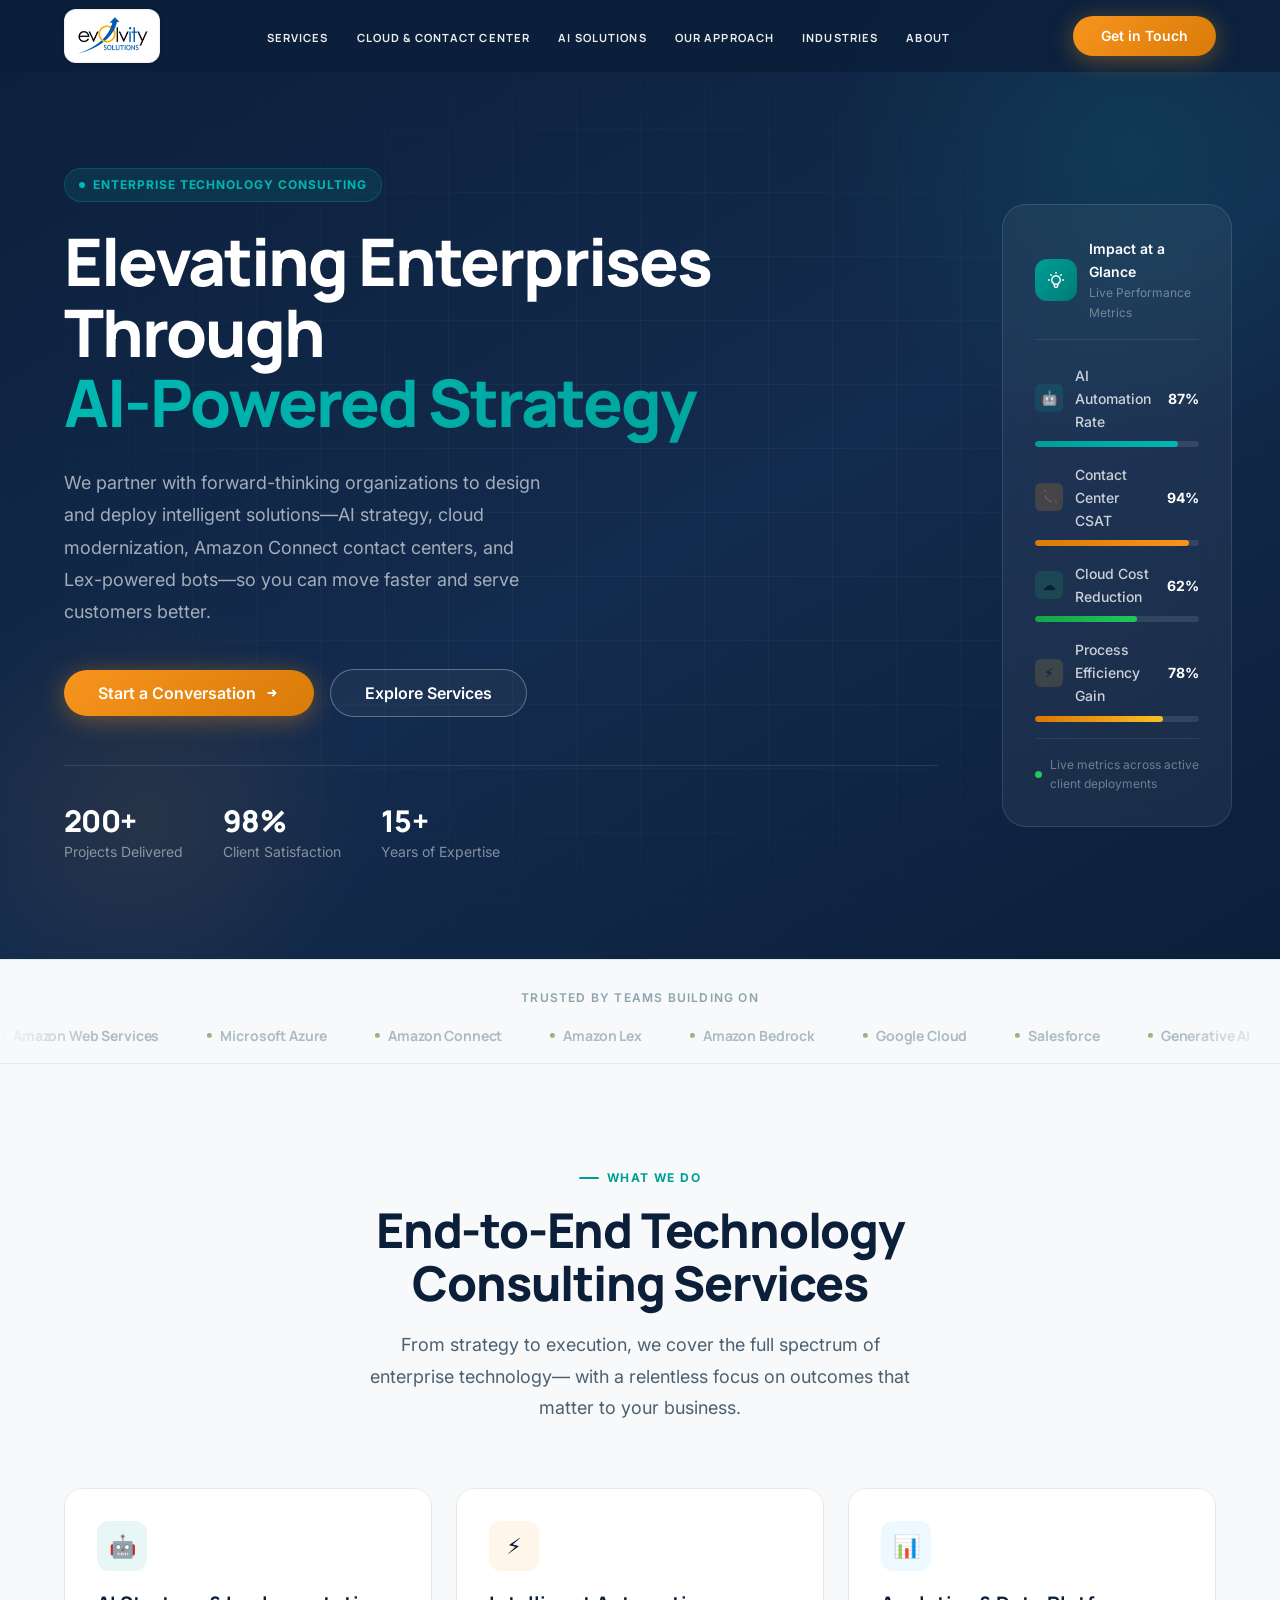
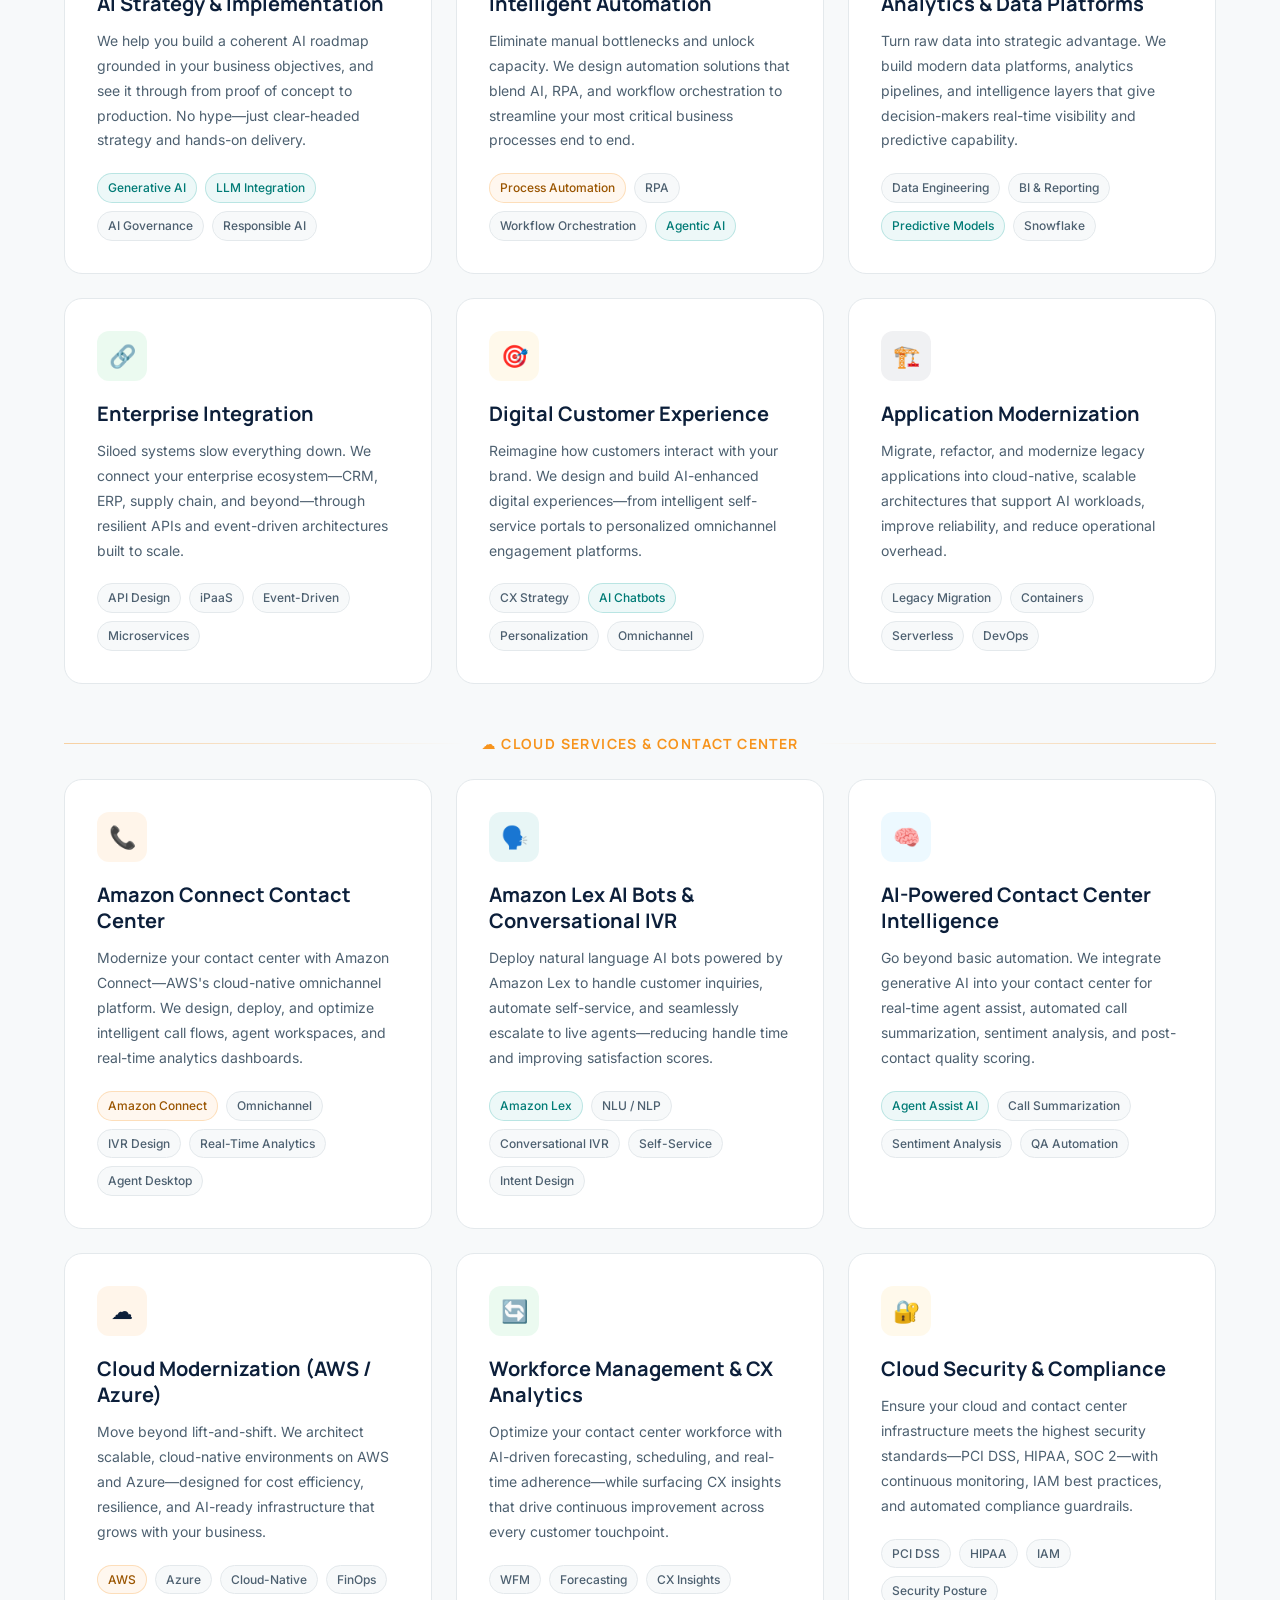
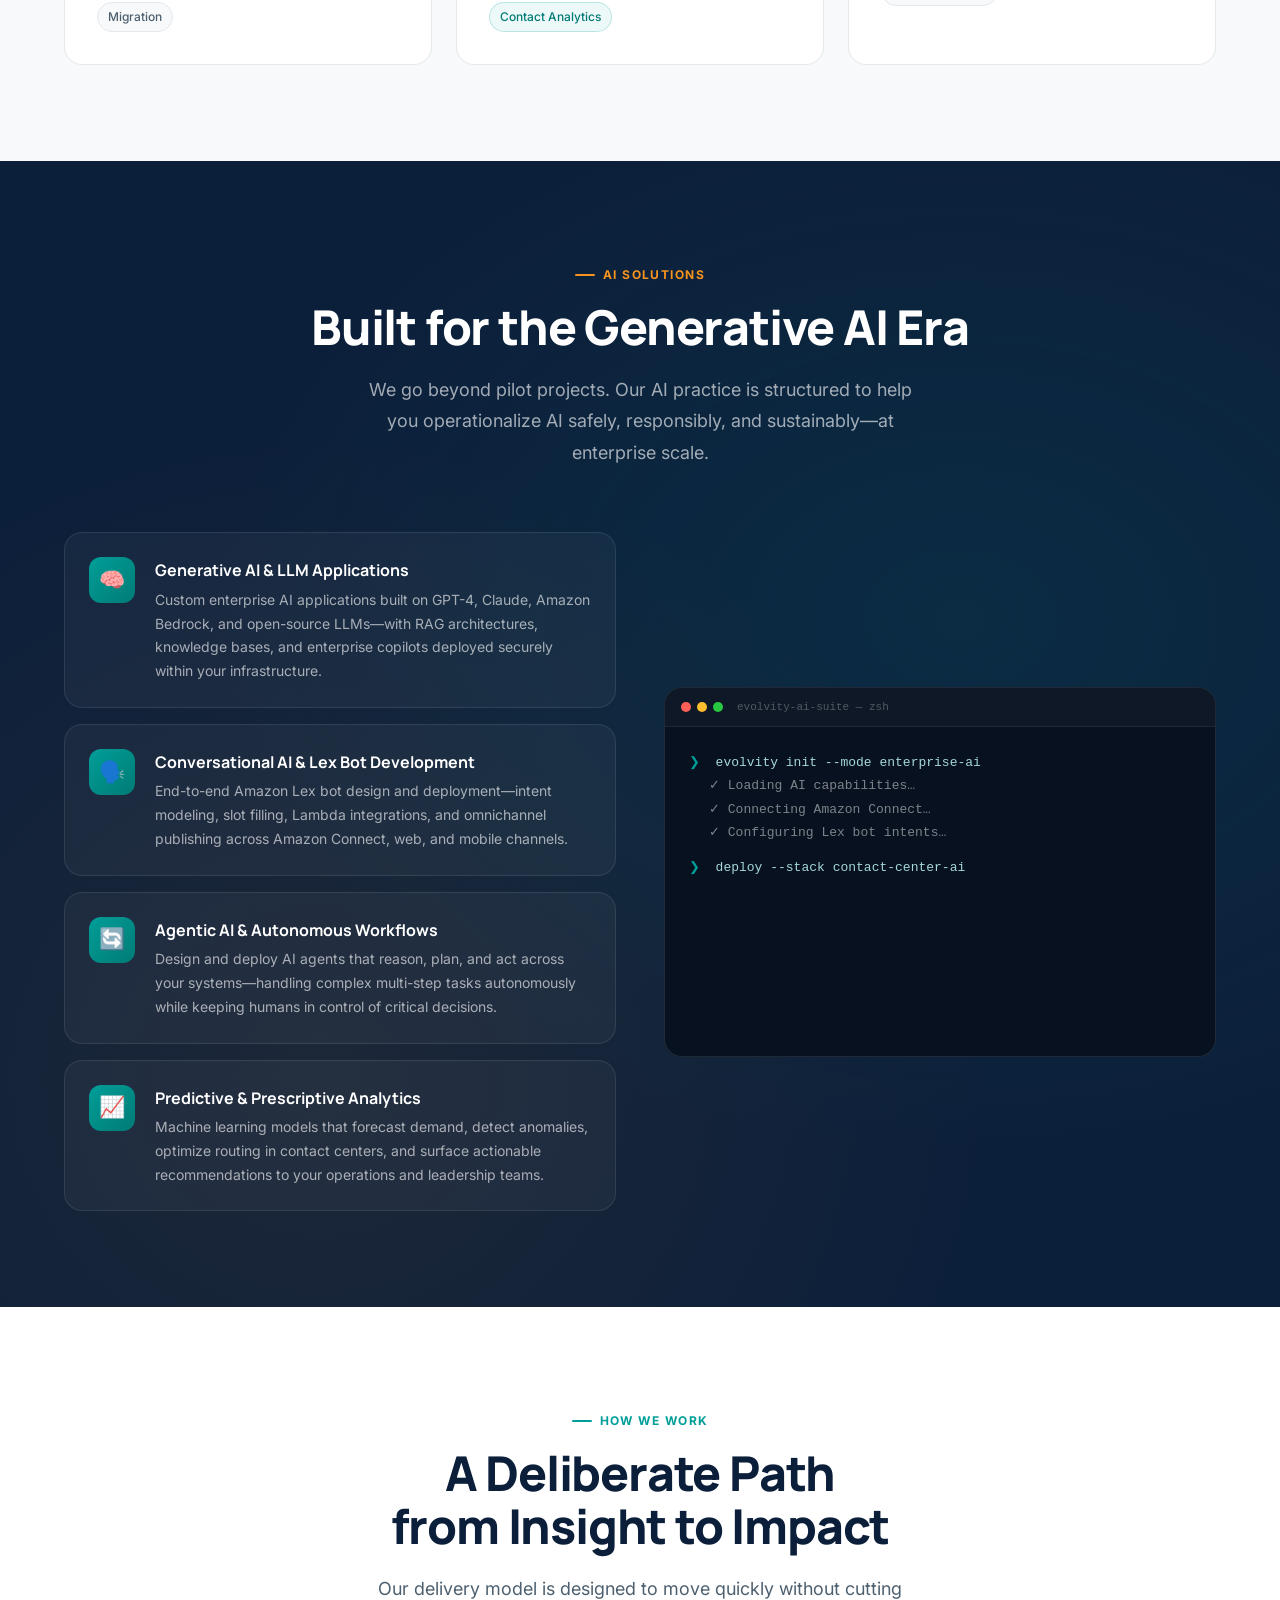
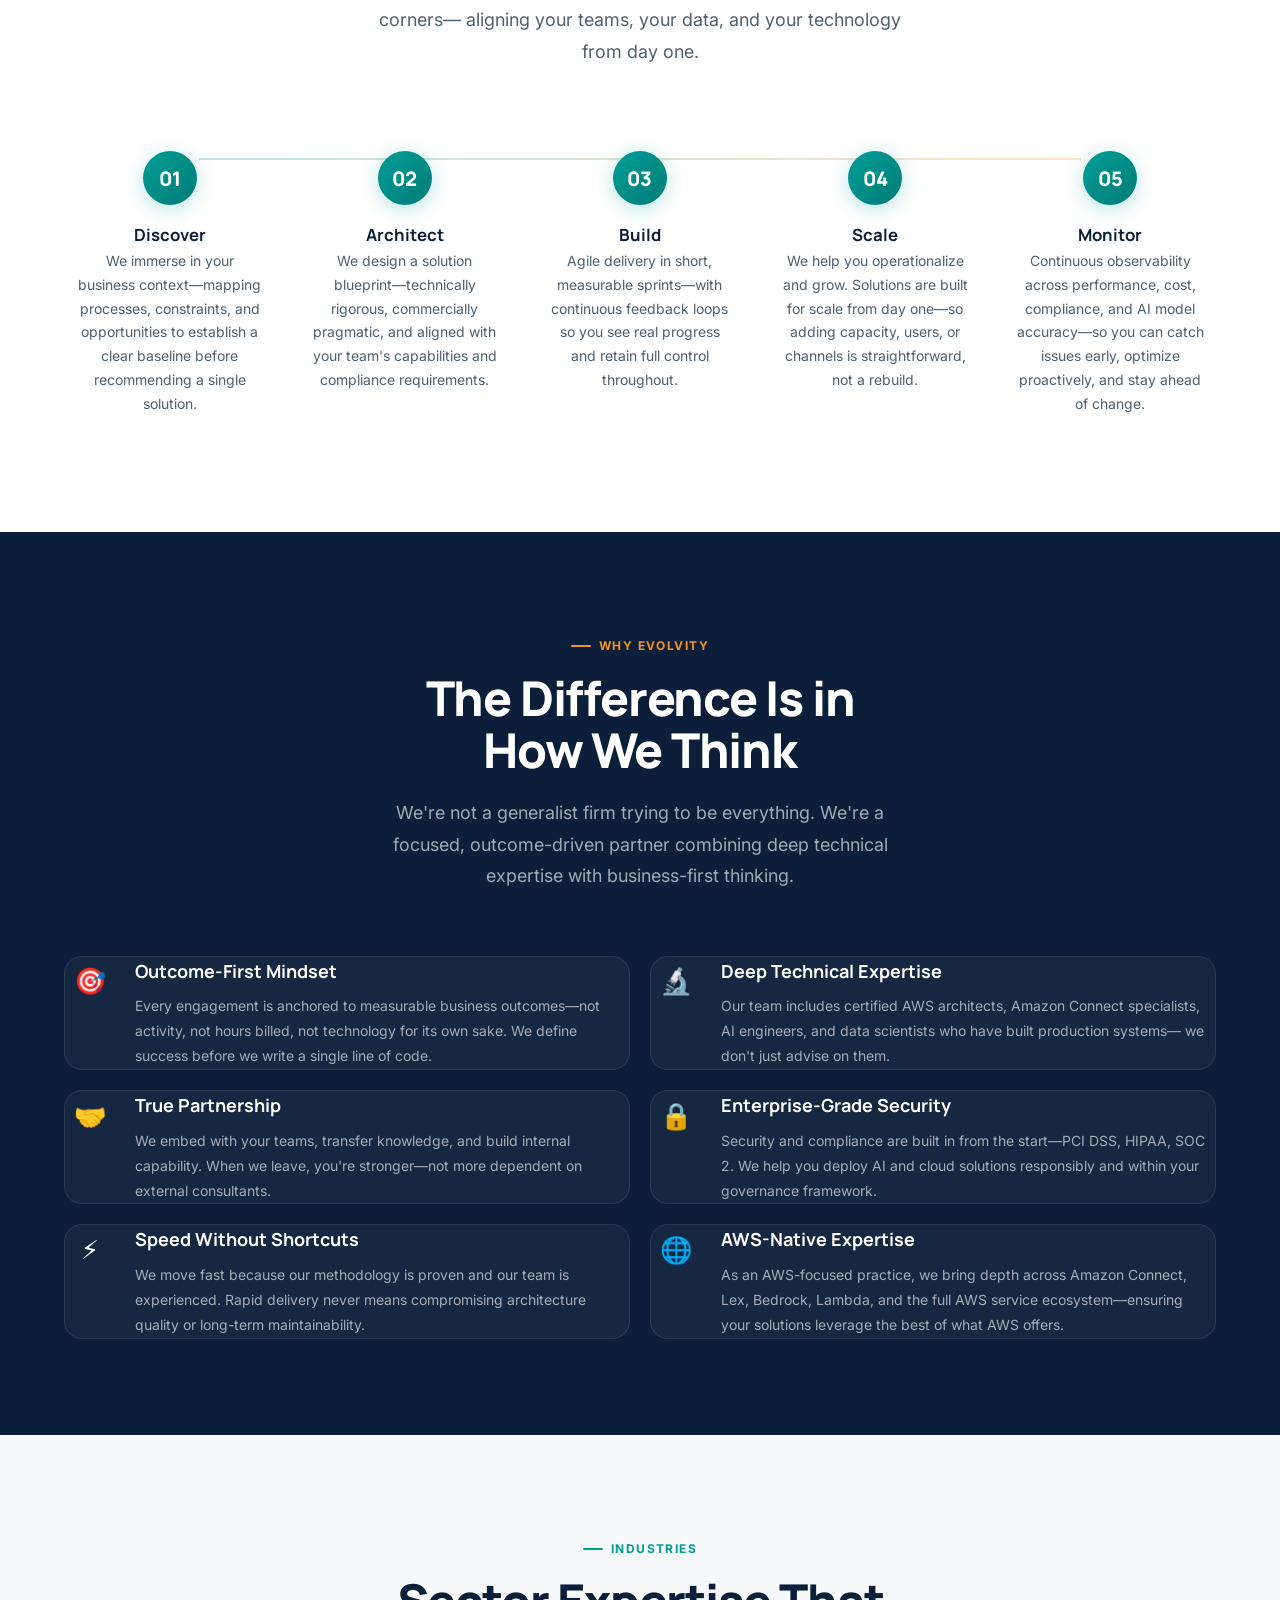
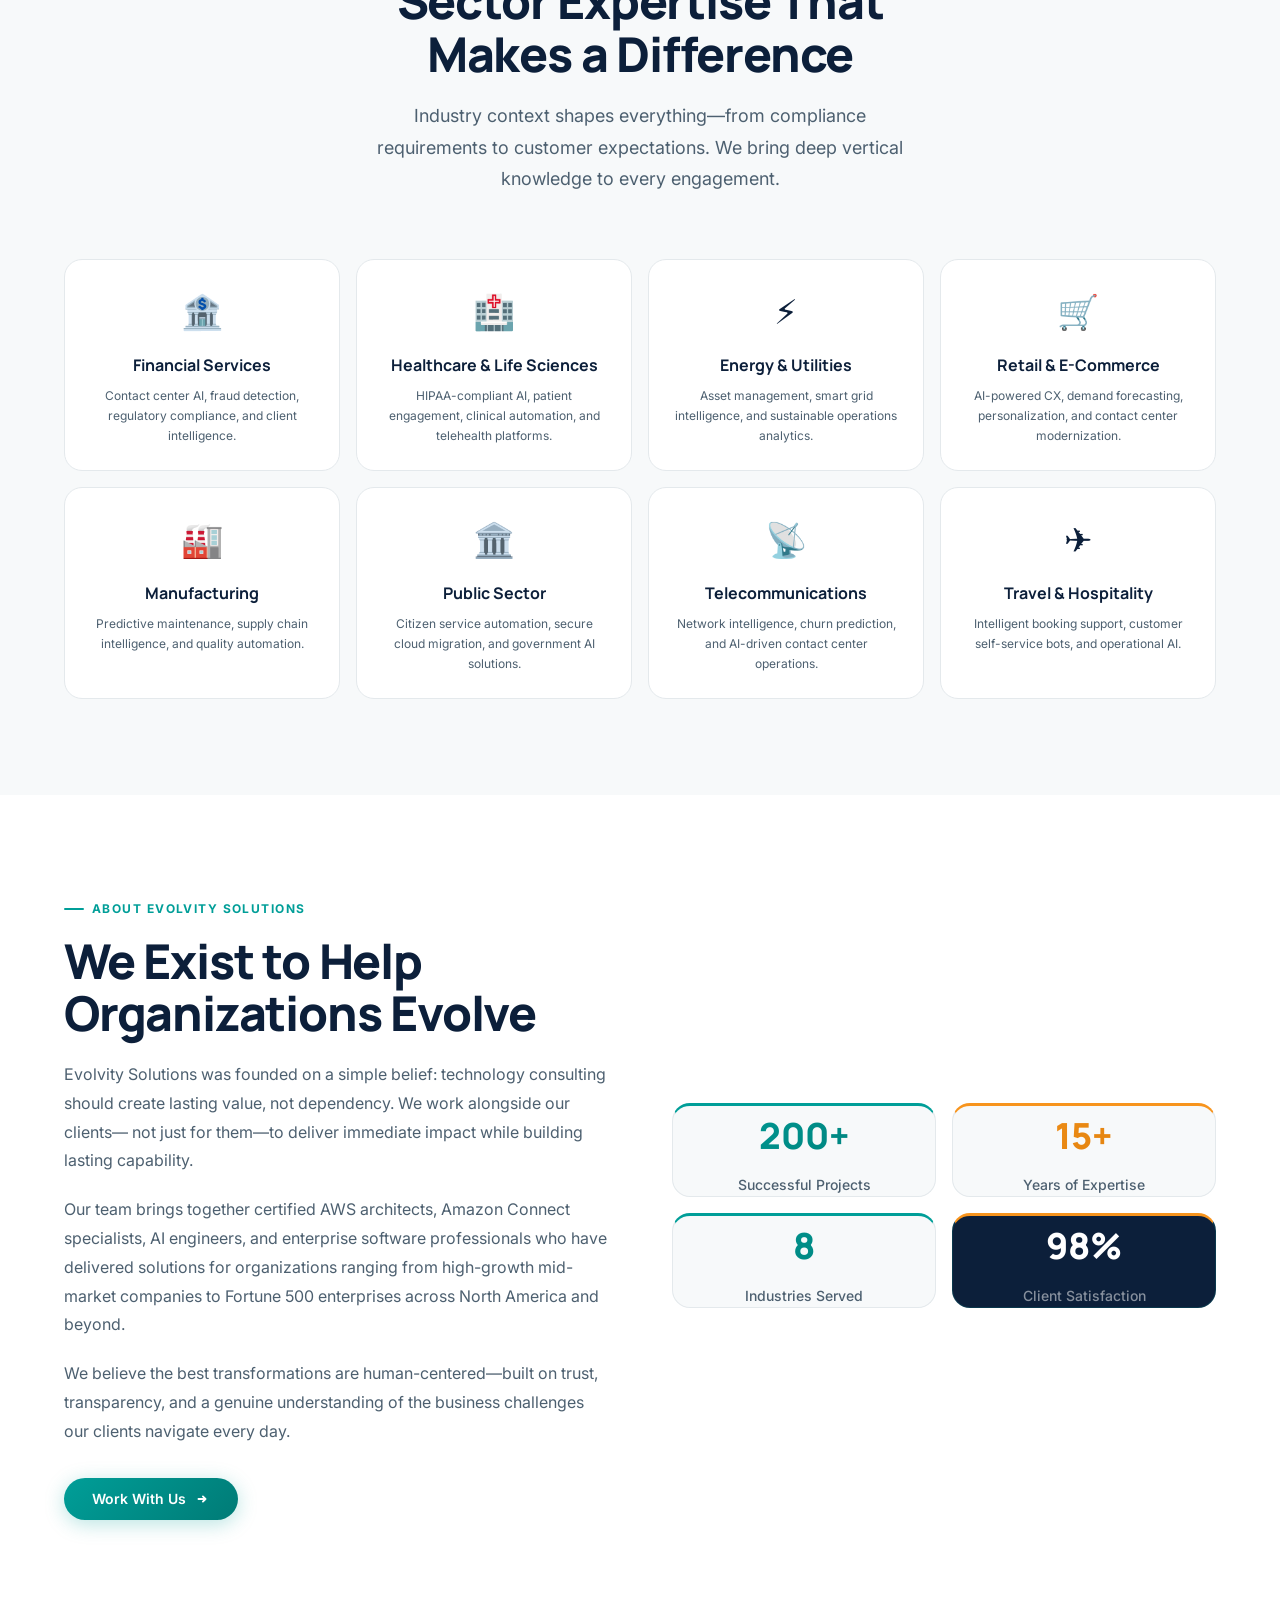
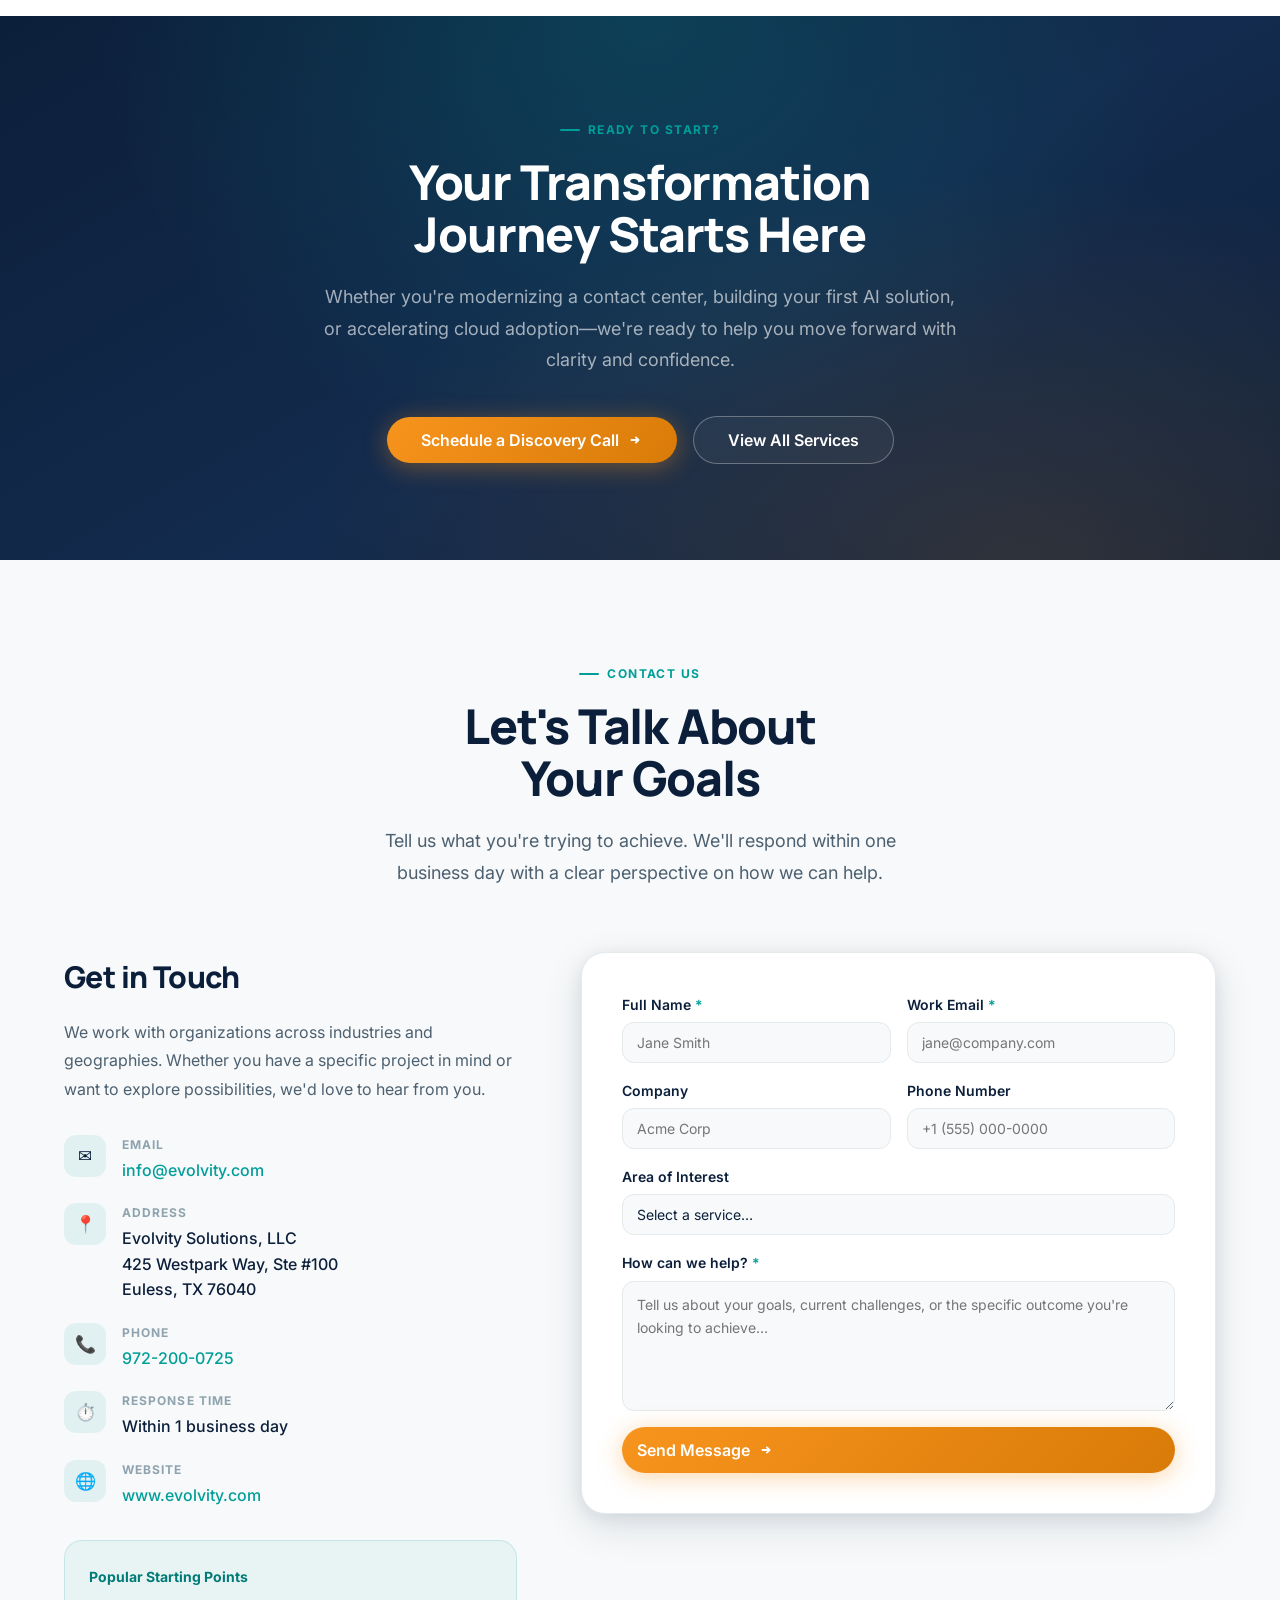
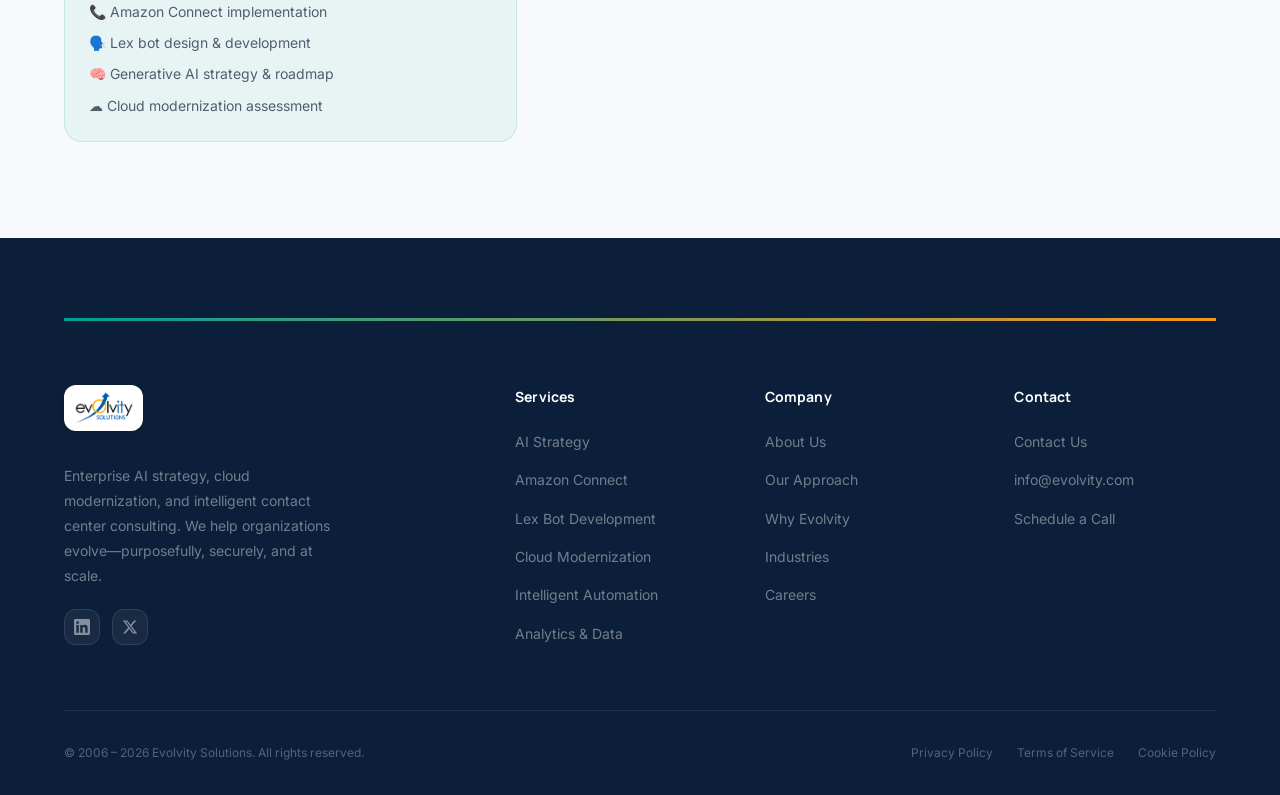
==== index.html @ ae5bd8b0 "Release version 041126 Initial release of the Evolvity website including homepage, legal pages (priv" ====
<!DOCTYPE html>
<html lang="en">
<head>
  <meta charset="UTF-8" />
  <meta name="viewport" content="width=device-width, initial-scale=1.0" />
  <meta http-equiv="X-UA-Compatible" content="IE=edge" />

  <!-- ═══ Primary SEO ═══ -->
  <title>Evolvity Solutions | AI Strategy, Amazon Connect &amp; Cloud Consulting</title>
  <meta name="description"
        content="Evolvity Solutions delivers enterprise AI strategy, Amazon Connect contact center implementations, Amazon Lex chatbots, cloud modernization on AWS/Azure, and intelligent automation. 15+ years of expertise. 200+ projects." />
  <meta name="keywords"
        content="Amazon Connect consulting, Amazon Lex bot, AI strategy consulting, contact center AI, generative AI, cloud modernization, AWS consulting, intelligent automation, enterprise digital transformation, Evolvity Solutions" />
  <meta name="author" content="Evolvity Solutions" />
  <meta name="robots" content="index, follow" />
  <link rel="canonical" href="https://www.evolvity.com/" />

  <!-- ═══ Open Graph / Facebook ═══ -->
  <meta property="og:type"        content="website" />
  <meta property="og:site_name"   content="Evolvity Solutions" />
  <meta property="og:url"         content="https://www.evolvity.com/" />
  <meta property="og:title"       content="Evolvity Solutions | AI Strategy, Amazon Connect &amp; Cloud Consulting" />
  <meta property="og:description" content="We help enterprises modernize with AI strategy, Amazon Connect contact centers, Lex chatbots, cloud transformation, and intelligent automation." />
  <meta property="og:image"       content="https://www.evolvity.com/images/og-image.png" />
  <meta property="og:image:width"  content="1200" />
  <meta property="og:image:height" content="630" />
  <meta property="og:locale"      content="en_US" />

  <!-- ═══ Twitter / X Card ═══ -->
  <meta name="twitter:card"        content="summary_large_image" />
  <meta name="twitter:site"        content="@evolvity" />
  <meta name="twitter:title"       content="Evolvity Solutions | AI, Amazon Connect &amp; Cloud Consulting" />
  <meta name="twitter:description" content="Enterprise AI strategy, Amazon Connect, Lex bots, and cloud modernization. 15+ years. 200+ projects." />
  <meta name="twitter:image"       content="https://www.evolvity.com/images/og-image.png" />

  <!-- ═══ Geo / Local ═══ -->
  <meta name="geo.region"   content="US" />
  <meta name="geo.placename" content="United States" />

  <!-- ═══ Favicon ═══ -->
  <link rel="icon" type="image/gif" href="images/evol_logo.gif" />
  <link rel="icon" type="image/svg+xml" href="images/favicon.svg" />
  <link rel="icon" type="image/png"     href="images/favicon.png" />
  <link rel="apple-touch-icon"          href="images/favicon.png" />

  <!-- ═══ Fonts ═══ -->
  <link rel="preconnect" href="https://fonts.googleapis.com" />
  <link rel="preconnect" href="https://fonts.gstatic.com" crossorigin />
  <link href="https://fonts.googleapis.com/css2?family=Inter:wght@300;400;500;600;700&family=Manrope:wght@400;500;600;700;800&display=swap" rel="stylesheet" />

  <!-- ═══ Styles ═══ -->
  <link rel="stylesheet" href="css/styles.css" />

  <!-- ═══ Schema.org Structured Data ═══ -->
  <script type="application/ld+json">
  {
    "@context": "https://schema.org",
    "@graph": [
      {
        "@type": "Organization",
        "@id": "https://www.evolvity.com/#organization",
        "name": "Evolvity Solutions",
        "url": "https://www.evolvity.com",
        "logo": "https://www.evolvity.com/images/evol_logo.gif",
        "description": "Enterprise AI strategy, Amazon Connect contact center consulting, Amazon Lex bot development, cloud modernization, and intelligent automation.",
        "foundingDate": "2006",
        "address": {
          "@type": "PostalAddress",
          "streetAddress": "425 Westpark Way, Ste #100",
          "addressLocality": "Euless",
          "addressRegion": "TX",
          "postalCode": "76040",
          "addressCountry": "US"
        },
        "telephone": "+1-972-200-0725",
        "contactPoint": {
          "@type": "ContactPoint",
          "telephone": "+1-972-200-0725",
          "email": "info@evolvity.com",
          "contactType": "customer service",
          "availableLanguage": "English"
        },
        "sameAs": [
          "https://www.linkedin.com/company/evolvity-solutions-llc/"
        ]
      },
      {
        "@type": "WebSite",
        "@id": "https://www.evolvity.com/#website",
        "url": "https://www.evolvity.com",
        "name": "Evolvity Solutions",
        "publisher": { "@id": "https://www.evolvity.com/#organization" }
      },
      {
        "@type": "Service",
        "name": "Amazon Connect Contact Center Consulting",
        "provider": { "@id": "https://www.evolvity.com/#organization" },
        "description": "End-to-end Amazon Connect implementation, optimization, and support for enterprise contact centers.",
        "serviceType": "Cloud Contact Center Consulting"
      },
      {
        "@type": "Service",
        "name": "Amazon Lex Bot Development",
        "provider": { "@id": "https://www.evolvity.com/#organization" },
        "description": "Custom Amazon Lex chatbot and conversational IVR design, development, and deployment.",
        "serviceType": "Conversational AI Development"
      },
      {
        "@type": "Service",
        "name": "AI Strategy & Implementation",
        "provider": { "@id": "https://www.evolvity.com/#organization" },
        "description": "Enterprise generative AI strategy, LLM integration, and AI governance consulting.",
        "serviceType": "AI Consulting"
      }
    ]
  }
  </script>
</head>
<body>

  <!-- Skip to main content (accessibility) -->
  <a class="skip-link" href="#main">Skip to main content</a>

  <!-- ============================================================
       NAVIGATION
  ============================================================ -->
  <nav class="nav nav--scrolled" id="main-nav" role="navigation" aria-label="Main navigation">
    <div class="nav__inner">

      <!-- Logo: GIF file -->
      <a href="#hero" class="nav__logo" aria-label="Evolvity Solutions – Home">
        <div class="nav__logo-pill">
          <img
            src="images/evol_logo.gif"
            alt="Evolvity Solutions logo"
            class="nav__logo-img"
            width="150"
            height="42"
            onerror="this.parentElement.style.display='none'; document.getElementById('nav-fallback').style.display='flex';"
          />
        </div>
        <!-- Fallback if GIF fails to load -->
        <span id="nav-fallback" style="display:none; align-items:center; gap:10px;">
          <span class="nav__logo-mark">E</span>
          <span class="nav__logo-text">Evolvity</span>
        </span>
      </a>

      <!-- Desktop Menu -->
      <ul class="nav__menu" role="list">
        <li><a class="nav__link" href="#services">Services</a></li>
        <li><a class="nav__link" href="#cloud-services">Cloud &amp; Contact Center</a></li>
        <li><a class="nav__link" href="#ai-solutions">AI Solutions</a></li>
        <li><a class="nav__link" href="#approach">Our Approach</a></li>
        <li><a class="nav__link" href="#industries">Industries</a></li>
        <li><a class="nav__link" href="#about">About</a></li>
      </ul>

      <!-- CTA Button -->
      <a href="#contact" class="btn btn--primary nav__cta">Get in Touch</a>

      <!-- Hamburger (mobile) -->
      <button
        class="nav__hamburger"
        id="hamburger"
        aria-label="Toggle mobile menu"
        aria-expanded="false"
        aria-controls="mobile-menu"
      >
        <span></span><span></span><span></span>
      </button>
    </div>
  </nav>

  <!-- Mobile Menu -->
  <div class="mobile-menu" id="mobile-menu" role="dialog" aria-label="Mobile navigation" aria-modal="true">
    <a class="mobile-menu__link" href="#services">Services</a>
    <a class="mobile-menu__link" href="#cloud-services">Cloud &amp; Contact Center</a>
    <a class="mobile-menu__link" href="#ai-solutions">AI Solutions</a>
    <a class="mobile-menu__link" href="#approach">Our Approach</a>
    <a class="mobile-menu__link" href="#industries">Industries</a>
    <a class="mobile-menu__link" href="#about">About</a>
    <a class="btn btn--primary btn--lg" href="#contact" style="margin-top:1.5rem;">Get in Touch</a>
  </div>

  <main id="main">

    <!-- ============================================================
         HERO
    ============================================================ -->
    <section class="hero" id="hero" aria-labelledby="hero-heading">
      <div class="hero__bg-grid" aria-hidden="true"></div>
      <div class="hero__orb-1"   aria-hidden="true"></div>
      <div class="hero__orb-2"   aria-hidden="true"></div>

      <div class="hero__content">

        <!-- Left: text -->
        <div class="hero__text">
          <div class="hero__badge">
            <span class="hero__badge-dot"></span>
            Enterprise Technology Consulting
          </div>

          <h1 class="hero__title" id="hero-heading">
            Elevating Enterprises<br />
            Through <span class="typed-wrap"><span id="typed-text">AI-Powered Strategy</span></span>
          </h1>

          <p class="hero__description">
            We partner with forward-thinking organizations to design and deploy
            intelligent solutions—AI strategy, cloud modernization, Amazon Connect
            contact centers, and Lex-powered bots—so you can move faster and
            serve customers better.
          </p>

          <div class="hero__actions">
            <a href="#contact" class="btn btn--primary btn--lg">
              Start a Conversation
              <svg class="btn__icon" fill="none" viewBox="0 0 18 18" stroke="currentColor" stroke-width="2" aria-hidden="true">
                <path stroke-linecap="round" stroke-linejoin="round" d="M5 9h8m-3-3 3 3-3 3"/>
              </svg>
            </a>
            <a href="#services" class="btn btn--outline-white btn--lg">Explore Services</a>
          </div>

          <div class="hero__stats" aria-label="Key figures">
            <div class="hero__stat">
              <div class="hero__stat-value" data-counter="200" data-suffix="+">200+</div>
              <div class="hero__stat-label">Projects Delivered</div>
            </div>
            <div class="hero__stat">
              <div class="hero__stat-value" data-counter="98" data-suffix="%">98%</div>
              <div class="hero__stat-label">Client Satisfaction</div>
            </div>
            <div class="hero__stat">
              <div class="hero__stat-value" data-counter="15" data-suffix="+">15+</div>
              <div class="hero__stat-label">Years of Expertise</div>
            </div>
          </div>
        </div>

        <!-- Right: Impact at a Glance -->
        <div class="hero__visual" aria-hidden="true">
          <div class="hero__visual-card">
            <div class="hero__visual-header">
              <div class="hero__visual-icon">
                <svg viewBox="0 0 24 24" fill="none" stroke="currentColor" stroke-width="1.8">
                  <path stroke-linecap="round" stroke-linejoin="round"
                        d="M9.663 17h4.673M12 3v1m6.364 1.636-.707.707M21 12h-1M4 12H3m3.343-5.657-.707-.707m2.828 9.9a5 5 0 1 1 7.072 0l-.548.547A3.374 3.374 0 0 0 14 18.469V19a2 2 0 1 1-4 0v-.531c0-.895-.356-1.754-.988-2.386l-.548-.547z"/>
                </svg>
              </div>
              <div>
                <div class="hero__visual-label">Impact at a Glance</div>
                <div class="hero__visual-sub">Live Performance Metrics</div>
              </div>
            </div>

            <div class="ai-dashboard">
              <div class="ai-dashboard__metric">
                <div class="ai-dashboard__metric-top">
                  <div class="ai-dashboard__metric-icon ai-dashboard__metric-icon--teal">🤖</div>
                  <span class="ai-dashboard__metric-label">AI Automation Rate</span>
                  <span class="ai-dashboard__metric-val">87%</span>
                </div>
                <div class="ai-dashboard__bar-track">
                  <div class="ai-dashboard__bar ai-dashboard__bar--teal" style="--pct:87%;--delay:0.2s"></div>
                </div>
              </div>
              <div class="ai-dashboard__metric">
                <div class="ai-dashboard__metric-top">
                  <div class="ai-dashboard__metric-icon ai-dashboard__metric-icon--orange">📞</div>
                  <span class="ai-dashboard__metric-label">Contact Center CSAT</span>
                  <span class="ai-dashboard__metric-val">94%</span>
                </div>
                <div class="ai-dashboard__bar-track">
                  <div class="ai-dashboard__bar ai-dashboard__bar--orange" style="--pct:94%;--delay:0.4s"></div>
                </div>
              </div>
              <div class="ai-dashboard__metric">
                <div class="ai-dashboard__metric-top">
                  <div class="ai-dashboard__metric-icon ai-dashboard__metric-icon--green">☁️</div>
                  <span class="ai-dashboard__metric-label">Cloud Cost Reduction</span>
                  <span class="ai-dashboard__metric-val">62%</span>
                </div>
                <div class="ai-dashboard__bar-track">
                  <div class="ai-dashboard__bar ai-dashboard__bar--green" style="--pct:62%;--delay:0.6s"></div>
                </div>
              </div>
              <div class="ai-dashboard__metric">
                <div class="ai-dashboard__metric-top">
                  <div class="ai-dashboard__metric-icon ai-dashboard__metric-icon--amber">⚡</div>
                  <span class="ai-dashboard__metric-label">Process Efficiency Gain</span>
                  <span class="ai-dashboard__metric-val">78%</span>
                </div>
                <div class="ai-dashboard__bar-track">
                  <div class="ai-dashboard__bar ai-dashboard__bar--amber" style="--pct:78%;--delay:0.8s"></div>
                </div>
              </div>
            </div>

            <div class="ai-dashboard__live">
              <span class="ai-dashboard__live-dot"></span>
              Live metrics across active client deployments
            </div>
          </div>
        </div>

      </div>
    </section>

    <!-- ============================================================
         SCROLLING RIBBON
    ============================================================ -->
    <div class="ribbon" aria-label="Technology partners and platforms">
      <p class="ribbon__label">Trusted by teams building on</p>
      <div class="ribbon__track-wrap">
        <div class="ribbon__track" aria-hidden="true">
          <span class="ribbon__item"><span class="ribbon__dot"></span>Amazon Web Services</span>
          <span class="ribbon__item"><span class="ribbon__dot"></span>Microsoft Azure</span>
          <span class="ribbon__item"><span class="ribbon__dot"></span>Amazon Connect</span>
          <span class="ribbon__item"><span class="ribbon__dot"></span>Amazon Lex</span>
          <span class="ribbon__item"><span class="ribbon__dot"></span>Amazon Bedrock</span>
          <span class="ribbon__item"><span class="ribbon__dot"></span>Google Cloud</span>
          <span class="ribbon__item"><span class="ribbon__dot"></span>Salesforce</span>
          <span class="ribbon__item"><span class="ribbon__dot"></span>Generative AI</span>
          <span class="ribbon__item"><span class="ribbon__dot"></span>Terraform</span>
          <span class="ribbon__item"><span class="ribbon__dot"></span>Kubernetes</span>
          <span class="ribbon__item"><span class="ribbon__dot"></span>Snowflake</span>
          <span class="ribbon__item"><span class="ribbon__dot"></span>OpenAI / GPT-4</span>
          <!-- duplicate set for seamless infinite loop -->
          <span class="ribbon__item"><span class="ribbon__dot"></span>Amazon Web Services</span>
          <span class="ribbon__item"><span class="ribbon__dot"></span>Microsoft Azure</span>
          <span class="ribbon__item"><span class="ribbon__dot"></span>Amazon Connect</span>
          <span class="ribbon__item"><span class="ribbon__dot"></span>Amazon Lex</span>
          <span class="ribbon__item"><span class="ribbon__dot"></span>Amazon Bedrock</span>
          <span class="ribbon__item"><span class="ribbon__dot"></span>Google Cloud</span>
          <span class="ribbon__item"><span class="ribbon__dot"></span>Salesforce</span>
          <span class="ribbon__item"><span class="ribbon__dot"></span>Generative AI</span>
          <span class="ribbon__item"><span class="ribbon__dot"></span>Terraform</span>
          <span class="ribbon__item"><span class="ribbon__dot"></span>Kubernetes</span>
          <span class="ribbon__item"><span class="ribbon__dot"></span>Snowflake</span>
          <span class="ribbon__item"><span class="ribbon__dot"></span>OpenAI / GPT-4</span>
        </div>
      </div>
    </div>

    <!-- ============================================================
         CORE SERVICES
    ============================================================ -->
    <section class="section section--tinted" id="services" aria-labelledby="services-heading">
      <div class="container">

        <div class="section__header reveal">
          <div class="section__eyebrow">What We Do</div>
          <h2 class="section__title" id="services-heading">
            End-to-End Technology<br />Consulting Services
          </h2>
          <p class="section__subtitle">
            From strategy to execution, we cover the full spectrum of enterprise technology—
            with a relentless focus on outcomes that matter to your business.
          </p>
        </div>

        <div class="services-grid">

          <article class="service-card reveal reveal--delay-1">
            <div class="service-card__icon service-card__icon--teal" aria-hidden="true">🤖</div>
            <h3 class="service-card__title">AI Strategy &amp; Implementation</h3>
            <p class="service-card__description">
              We help you build a coherent AI roadmap grounded in your business objectives,
              and see it through from proof of concept to production.
              No hype—just clear-headed strategy and hands-on delivery.
            </p>
            <div class="service-card__tags">
              <span class="tag tag--teal">Generative AI</span>
              <span class="tag tag--teal">LLM Integration</span>
              <span class="tag">AI Governance</span>
              <span class="tag">Responsible AI</span>
            </div>
          </article>

          <article class="service-card reveal reveal--delay-2">
            <div class="service-card__icon service-card__icon--orange" aria-hidden="true">⚡</div>
            <h3 class="service-card__title">Intelligent Automation</h3>
            <p class="service-card__description">
              Eliminate manual bottlenecks and unlock capacity. We design automation
              solutions that blend AI, RPA, and workflow orchestration to streamline
              your most critical business processes end to end.
            </p>
            <div class="service-card__tags">
              <span class="tag tag--orange">Process Automation</span>
              <span class="tag">RPA</span>
              <span class="tag">Workflow Orchestration</span>
              <span class="tag tag--teal">Agentic AI</span>
            </div>
          </article>

          <article class="service-card reveal reveal--delay-3">
            <div class="service-card__icon service-card__icon--sky" aria-hidden="true">📊</div>
            <h3 class="service-card__title">Analytics &amp; Data Platforms</h3>
            <p class="service-card__description">
              Turn raw data into strategic advantage. We build modern data platforms,
              analytics pipelines, and intelligence layers that give decision-makers
              real-time visibility and predictive capability.
            </p>
            <div class="service-card__tags">
              <span class="tag">Data Engineering</span>
              <span class="tag">BI &amp; Reporting</span>
              <span class="tag tag--teal">Predictive Models</span>
              <span class="tag">Snowflake</span>
            </div>
          </article>

          <article class="service-card reveal reveal--delay-1">
            <div class="service-card__icon service-card__icon--green" aria-hidden="true">🔗</div>
            <h3 class="service-card__title">Enterprise Integration</h3>
            <p class="service-card__description">
              Siloed systems slow everything down. We connect your enterprise
              ecosystem—CRM, ERP, supply chain, and beyond—through resilient
              APIs and event-driven architectures built to scale.
            </p>
            <div class="service-card__tags">
              <span class="tag">API Design</span>
              <span class="tag">iPaaS</span>
              <span class="tag">Event-Driven</span>
              <span class="tag">Microservices</span>
            </div>
          </article>

          <article class="service-card reveal reveal--delay-2">
            <div class="service-card__icon service-card__icon--amber" aria-hidden="true">🎯</div>
            <h3 class="service-card__title">Digital Customer Experience</h3>
            <p class="service-card__description">
              Reimagine how customers interact with your brand. We design and build
              AI-enhanced digital experiences—from intelligent self-service portals
              to personalized omnichannel engagement platforms.
            </p>
            <div class="service-card__tags">
              <span class="tag">CX Strategy</span>
              <span class="tag tag--teal">AI Chatbots</span>
              <span class="tag">Personalization</span>
              <span class="tag">Omnichannel</span>
            </div>
          </article>

          <article class="service-card reveal reveal--delay-3">
            <div class="service-card__icon service-card__icon--navy" aria-hidden="true">🏗️</div>
            <h3 class="service-card__title">Application Modernization</h3>
            <p class="service-card__description">
              Migrate, refactor, and modernize legacy applications into cloud-native,
              scalable architectures that support AI workloads, improve reliability,
              and reduce operational overhead.
            </p>
            <div class="service-card__tags">
              <span class="tag">Legacy Migration</span>
              <span class="tag">Containers</span>
              <span class="tag">Serverless</span>
              <span class="tag">DevOps</span>
            </div>
          </article>

        </div>

        <!-- ── Cloud & Contact Center subsection ── -->
        <div class="services-section-label reveal" id="cloud-services">
          <div class="services-section-label__line"></div>
          <div class="services-section-label__text">☁️ Cloud Services &amp; Contact Center</div>
          <div class="services-section-label__line"
               style="background: linear-gradient(90deg, transparent, rgba(247,148,29,0.4));"></div>
        </div>

        <div class="services-grid">

          <article class="service-card service-card--cloud reveal reveal--delay-1">
            <div class="service-card__icon service-card__icon--orange" aria-hidden="true">📞</div>
            <h3 class="service-card__title">Amazon Connect Contact Center</h3>
            <p class="service-card__description">
              Modernize your contact center with Amazon Connect—AWS's cloud-native
              omnichannel platform. We design, deploy, and optimize intelligent call
              flows, agent workspaces, and real-time analytics dashboards.
            </p>
            <div class="service-card__tags">
              <span class="tag tag--orange">Amazon Connect</span>
              <span class="tag">Omnichannel</span>
              <span class="tag">IVR Design</span>
              <span class="tag">Real-Time Analytics</span>
              <span class="tag">Agent Desktop</span>
            </div>
          </article>

          <article class="service-card service-card--cloud reveal reveal--delay-2">
            <div class="service-card__icon service-card__icon--teal" aria-hidden="true">🗣️</div>
            <h3 class="service-card__title">Amazon Lex AI Bots &amp; Conversational IVR</h3>
            <p class="service-card__description">
              Deploy natural language AI bots powered by Amazon Lex to handle
              customer inquiries, automate self-service, and seamlessly escalate
              to live agents—reducing handle time and improving satisfaction scores.
            </p>
            <div class="service-card__tags">
              <span class="tag tag--teal">Amazon Lex</span>
              <span class="tag">NLU / NLP</span>
              <span class="tag">Conversational IVR</span>
              <span class="tag">Self-Service</span>
              <span class="tag">Intent Design</span>
            </div>
          </article>

          <article class="service-card service-card--cloud reveal reveal--delay-3">
            <div class="service-card__icon service-card__icon--sky" aria-hidden="true">🧠</div>
            <h3 class="service-card__title">AI-Powered Contact Center Intelligence</h3>
            <p class="service-card__description">
              Go beyond basic automation. We integrate generative AI into your contact
              center for real-time agent assist, automated call summarization, sentiment
              analysis, and post-contact quality scoring.
            </p>
            <div class="service-card__tags">
              <span class="tag tag--teal">Agent Assist AI</span>
              <span class="tag">Call Summarization</span>
              <span class="tag">Sentiment Analysis</span>
              <span class="tag">QA Automation</span>
            </div>
          </article>

          <article class="service-card service-card--cloud reveal reveal--delay-1">
            <div class="service-card__icon service-card__icon--orange" aria-hidden="true">☁️</div>
            <h3 class="service-card__title">Cloud Modernization (AWS / Azure)</h3>
            <p class="service-card__description">
              Move beyond lift-and-shift. We architect scalable, cloud-native
              environments on AWS and Azure—designed for cost efficiency, resilience,
              and AI-ready infrastructure that grows with your business.
            </p>
            <div class="service-card__tags">
              <span class="tag tag--orange">AWS</span>
              <span class="tag">Azure</span>
              <span class="tag">Cloud-Native</span>
              <span class="tag">FinOps</span>
              <span class="tag">Migration</span>
            </div>
          </article>

          <article class="service-card service-card--cloud reveal reveal--delay-2">
            <div class="service-card__icon service-card__icon--green" aria-hidden="true">🔄</div>
            <h3 class="service-card__title">Workforce Management &amp; CX Analytics</h3>
            <p class="service-card__description">
              Optimize your contact center workforce with AI-driven forecasting,
              scheduling, and real-time adherence—while surfacing CX insights
              that drive continuous improvement across every customer touchpoint.
            </p>
            <div class="service-card__tags">
              <span class="tag">WFM</span>
              <span class="tag">Forecasting</span>
              <span class="tag">CX Insights</span>
              <span class="tag tag--teal">Contact Analytics</span>
            </div>
          </article>

          <article class="service-card service-card--cloud reveal reveal--delay-3">
            <div class="service-card__icon service-card__icon--amber" aria-hidden="true">🔐</div>
            <h3 class="service-card__title">Cloud Security &amp; Compliance</h3>
            <p class="service-card__description">
              Ensure your cloud and contact center infrastructure meets the highest
              security standards—PCI DSS, HIPAA, SOC 2—with continuous monitoring,
              IAM best practices, and automated compliance guardrails.
            </p>
            <div class="service-card__tags">
              <span class="tag">PCI DSS</span>
              <span class="tag">HIPAA</span>
              <span class="tag">IAM</span>
              <span class="tag">Security Posture</span>
            </div>
          </article>

        </div>
      </div>
    </section>

    <!-- ============================================================
         AI SOLUTIONS (Dark)
    ============================================================ -->
    <section class="section section--dark ai-section" id="ai-solutions" aria-labelledby="ai-heading">
      <div class="ai-section__bg" aria-hidden="true"></div>
      <div class="container ai-section__inner">

        <div class="section__header reveal">
          <div class="section__eyebrow">AI Solutions</div>
          <h2 class="section__title" id="ai-heading">
            Built for the Generative AI Era
          </h2>
          <p class="section__subtitle">
            We go beyond pilot projects. Our AI practice is structured to help you
            operationalize AI safely, responsibly, and sustainably—at enterprise scale.
          </p>
        </div>

        <div class="ai-solutions-grid">

          <div class="ai-solutions-list">

            <div class="ai-solution-item reveal reveal--delay-1">
              <div class="ai-solution-item__icon" aria-hidden="true">🧠</div>
              <div>
                <h3 class="ai-solution-item__title">Generative AI &amp; LLM Applications</h3>
                <p class="ai-solution-item__desc">
                  Custom enterprise AI applications built on GPT-4, Claude, Amazon Bedrock,
                  and open-source LLMs—with RAG architectures, knowledge bases, and
                  enterprise copilots deployed securely within your infrastructure.
                </p>
              </div>
            </div>

            <div class="ai-solution-item reveal reveal--delay-2">
              <div class="ai-solution-item__icon" aria-hidden="true">🗣️</div>
              <div>
                <h3 class="ai-solution-item__title">Conversational AI &amp; Lex Bot Development</h3>
                <p class="ai-solution-item__desc">
                  End-to-end Amazon Lex bot design and deployment—intent modeling,
                  slot filling, Lambda integrations, and omnichannel publishing
                  across Amazon Connect, web, and mobile channels.
                </p>
              </div>
            </div>

            <div class="ai-solution-item reveal reveal--delay-3">
              <div class="ai-solution-item__icon" aria-hidden="true">🔄</div>
              <div>
                <h3 class="ai-solution-item__title">Agentic AI &amp; Autonomous Workflows</h3>
                <p class="ai-solution-item__desc">
                  Design and deploy AI agents that reason, plan, and act across
                  your systems—handling complex multi-step tasks autonomously
                  while keeping humans in control of critical decisions.
                </p>
              </div>
            </div>

            <div class="ai-solution-item reveal reveal--delay-4">
              <div class="ai-solution-item__icon" aria-hidden="true">📈</div>
              <div>
                <h3 class="ai-solution-item__title">Predictive &amp; Prescriptive Analytics</h3>
                <p class="ai-solution-item__desc">
                  Machine learning models that forecast demand, detect anomalies,
                  optimize routing in contact centers, and surface actionable
                  recommendations to your operations and leadership teams.
                </p>
              </div>
            </div>

          </div>

          <!-- Terminal visual -->
          <div class="ai-visual-panel reveal reveal--delay-2" aria-hidden="true">
            <div class="ai-terminal">
              <div class="ai-terminal__header">
                <div class="ai-terminal__dot"></div>
                <div class="ai-terminal__dot"></div>
                <div class="ai-terminal__dot"></div>
                <span class="ai-terminal__title">evolvity-ai-suite — zsh</span>
              </div>
              <div class="ai-terminal__body">
                <div class="ai-terminal__line" data-type="cmd">
                  <span class="ai-terminal__prompt">❯</span>&nbsp;
                  <span class="ai-terminal__command">evolvity init --mode enterprise-ai</span>
                </div>
                <div class="ai-terminal__line" data-type="out">
                  <span class="ai-terminal__output">✓ Loading AI capabilities…</span>
                </div>
                <div class="ai-terminal__line" data-type="out">
                  <span class="ai-terminal__output">✓ Connecting Amazon Connect…</span>
                </div>
                <div class="ai-terminal__line" data-type="out">
                  <span class="ai-terminal__output">✓ Configuring Lex bot intents…</span>
                </div>
                <div class="ai-terminal__line" data-type="cmd" style="margin-top:12px;">
                  <span class="ai-terminal__prompt">❯</span>&nbsp;
                  <span class="ai-terminal__command">deploy --stack contact-center-ai</span>
                </div>
                <div class="ai-terminal__line" data-type="out">
                  <span class="ai-terminal__output">▸ LLM: <span class="ai-terminal__accent">Amazon Bedrock (Claude)</span></span>
                </div>
                <div class="ai-terminal__line" data-type="out">
                  <span class="ai-terminal__output">▸ IVR: <span class="ai-terminal__accent">Lex v2 + Connect flows</span></span>
                </div>
                <div class="ai-terminal__line" data-type="out">
                  <span class="ai-terminal__output">▸ Agent assist: <span class="ai-terminal__accent">enabled</span></span>
                </div>
                <div class="ai-terminal__line" data-type="out">
                  <span class="ai-terminal__output">▸ Compliance: <span class="ai-terminal__accent">PCI DSS + HIPAA</span></span>
                </div>
                <div class="ai-terminal__line" data-type="out" style="margin-top:12px;">
                  <span class="ai-terminal__success">✔ Deployment complete — 4.1s</span>
                </div>
                <div class="ai-terminal__line" data-type="cmd">
                  <span class="ai-terminal__prompt">❯</span>&nbsp;
                  <span class="ai-terminal__cursor"></span>
                </div>
              </div>
            </div>
          </div>

        </div>
      </div>
    </section>

    <!-- ============================================================
         OUR APPROACH
    ============================================================ -->
    <section class="section" id="approach" aria-labelledby="approach-heading">
      <div class="container">
        <div class="section__header reveal">
          <div class="section__eyebrow">How We Work</div>
          <h2 class="section__title" id="approach-heading">
            A Deliberate Path<br />from Insight to Impact
          </h2>
          <p class="section__subtitle">
            Our delivery model is designed to move quickly without cutting corners—
            aligning your teams, your data, and your technology from day one.
          </p>
        </div>

        <div class="approach-steps">

          <div class="approach-step reveal reveal--delay-1">
            <div class="approach-step__number">01</div>
            <div>
              <h3 class="approach-step__title">Discover</h3>
              <p class="approach-step__desc">
                We immerse in your business context—mapping processes, constraints,
                and opportunities to establish a clear baseline before recommending
                a single solution.
              </p>
            </div>
          </div>

          <div class="approach-step reveal reveal--delay-2">
            <div class="approach-step__number">02</div>
            <div>
              <h3 class="approach-step__title">Architect</h3>
              <p class="approach-step__desc">
                We design a solution blueprint—technically rigorous, commercially
                pragmatic, and aligned with your team's capabilities and compliance
                requirements.
              </p>
            </div>
          </div>

          <div class="approach-step reveal reveal--delay-3">
            <div class="approach-step__number">03</div>
            <div>
              <h3 class="approach-step__title">Build</h3>
              <p class="approach-step__desc">
                Agile delivery in short, measurable sprints—with continuous feedback
                loops so you see real progress and retain full control throughout.
              </p>
            </div>
          </div>

          <div class="approach-step reveal reveal--delay-4">
            <div class="approach-step__number">04</div>
            <div>
              <h3 class="approach-step__title">Scale</h3>
              <p class="approach-step__desc">
                We help you operationalize and grow. Solutions are built for scale
                from day one—so adding capacity, users, or channels is straightforward,
                not a rebuild.
              </p>
            </div>
          </div>

          <div class="approach-step reveal reveal--delay-5">
            <div class="approach-step__number">05</div>
            <div>
              <h3 class="approach-step__title">Monitor</h3>
              <p class="approach-step__desc">
                Continuous observability across performance, cost, compliance, and
                AI model accuracy—so you can catch issues early, optimize proactively,
                and stay ahead of change.
              </p>
            </div>
          </div>

        </div>
      </div>
    </section>

    <!-- ============================================================
         WHY EVOLVITY (Dark)
    ============================================================ -->
    <section class="section section--dark" id="why" aria-labelledby="why-heading">
      <div class="container">
        <div class="section__header reveal">
          <div class="section__eyebrow">Why Evolvity</div>
          <h2 class="section__title" id="why-heading">
            The Difference Is in<br />How We Think
          </h2>
          <p class="section__subtitle">
            We're not a generalist firm trying to be everything. We're a focused,
            outcome-driven partner combining deep technical expertise with
            business-first thinking.
          </p>
        </div>

        <div class="why-grid">

          <div class="why-item reveal reveal--delay-1">
            <div class="why-item__icon" aria-hidden="true">🎯</div>
            <div>
              <h3 class="why-item__title">Outcome-First Mindset</h3>
              <p class="why-item__desc">
                Every engagement is anchored to measurable business outcomes—not
                activity, not hours billed, not technology for its own sake.
                We define success before we write a single line of code.
              </p>
            </div>
          </div>

          <div class="why-item reveal reveal--delay-2">
            <div class="why-item__icon" aria-hidden="true">🔬</div>
            <div>
              <h3 class="why-item__title">Deep Technical Expertise</h3>
              <p class="why-item__desc">
                Our team includes certified AWS architects, Amazon Connect specialists,
                AI engineers, and data scientists who have built production systems—
                we don't just advise on them.
              </p>
            </div>
          </div>

          <div class="why-item reveal reveal--delay-3">
            <div class="why-item__icon" aria-hidden="true">🤝</div>
            <div>
              <h3 class="why-item__title">True Partnership</h3>
              <p class="why-item__desc">
                We embed with your teams, transfer knowledge, and build internal
                capability. When we leave, you're stronger—not more dependent
                on external consultants.
              </p>
            </div>
          </div>

          <div class="why-item reveal reveal--delay-4">
            <div class="why-item__icon" aria-hidden="true">🔒</div>
            <div>
              <h3 class="why-item__title">Enterprise-Grade Security</h3>
              <p class="why-item__desc">
                Security and compliance are built in from the start—PCI DSS, HIPAA,
                SOC 2. We help you deploy AI and cloud solutions responsibly and
                within your governance framework.
              </p>
            </div>
          </div>

          <div class="why-item reveal reveal--delay-1">
            <div class="why-item__icon" aria-hidden="true">⚡</div>
            <div>
              <h3 class="why-item__title">Speed Without Shortcuts</h3>
              <p class="why-item__desc">
                We move fast because our methodology is proven and our team is
                experienced. Rapid delivery never means compromising architecture
                quality or long-term maintainability.
              </p>
            </div>
          </div>

          <div class="why-item reveal reveal--delay-2">
            <div class="why-item__icon" aria-hidden="true">🌐</div>
            <div>
              <h3 class="why-item__title">AWS-Native Expertise</h3>
              <p class="why-item__desc">
                As an AWS-focused practice, we bring depth across Amazon Connect,
                Lex, Bedrock, Lambda, and the full AWS service ecosystem—ensuring
                your solutions leverage the best of what AWS offers.
              </p>
            </div>
          </div>

        </div>
      </div>
    </section>

    <!-- ============================================================
         INDUSTRIES
    ============================================================ -->
    <section class="section section--tinted" id="industries" aria-labelledby="industries-heading">
      <div class="container">
        <div class="section__header reveal">
          <div class="section__eyebrow">Industries</div>
          <h2 class="section__title" id="industries-heading">
            Sector Expertise That<br />Makes a Difference
          </h2>
          <p class="section__subtitle">
            Industry context shapes everything—from compliance requirements to
            customer expectations. We bring deep vertical knowledge to every engagement.
          </p>
        </div>

        <div class="industries-grid">
          <div class="industry-card reveal reveal--delay-1">
            <span class="industry-card__icon" aria-hidden="true">🏦</span>
            <h3 class="industry-card__name">Financial Services</h3>
            <p class="industry-card__desc">Contact center AI, fraud detection, regulatory compliance, and client intelligence.</p>
          </div>
          <div class="industry-card reveal reveal--delay-2">
            <span class="industry-card__icon" aria-hidden="true">🏥</span>
            <h3 class="industry-card__name">Healthcare &amp; Life Sciences</h3>
            <p class="industry-card__desc">HIPAA-compliant AI, patient engagement, clinical automation, and telehealth platforms.</p>
          </div>
          <div class="industry-card reveal reveal--delay-3">
            <span class="industry-card__icon" aria-hidden="true">⚡</span>
            <h3 class="industry-card__name">Energy &amp; Utilities</h3>
            <p class="industry-card__desc">Asset management, smart grid intelligence, and sustainable operations analytics.</p>
          </div>
          <div class="industry-card reveal reveal--delay-4">
            <span class="industry-card__icon" aria-hidden="true">🛒</span>
            <h3 class="industry-card__name">Retail &amp; E-Commerce</h3>
            <p class="industry-card__desc">AI-powered CX, demand forecasting, personalization, and contact center modernization.</p>
          </div>
          <div class="industry-card reveal reveal--delay-1">
            <span class="industry-card__icon" aria-hidden="true">🏭</span>
            <h3 class="industry-card__name">Manufacturing</h3>
            <p class="industry-card__desc">Predictive maintenance, supply chain intelligence, and quality automation.</p>
          </div>
          <div class="industry-card reveal reveal--delay-2">
            <span class="industry-card__icon" aria-hidden="true">🏛️</span>
            <h3 class="industry-card__name">Public Sector</h3>
            <p class="industry-card__desc">Citizen service automation, secure cloud migration, and government AI solutions.</p>
          </div>
          <div class="industry-card reveal reveal--delay-3">
            <span class="industry-card__icon" aria-hidden="true">📡</span>
            <h3 class="industry-card__name">Telecommunications</h3>
            <p class="industry-card__desc">Network intelligence, churn prediction, and AI-driven contact center operations.</p>
          </div>
          <div class="industry-card reveal reveal--delay-4">
            <span class="industry-card__icon" aria-hidden="true">✈️</span>
            <h3 class="industry-card__name">Travel &amp; Hospitality</h3>
            <p class="industry-card__desc">Intelligent booking support, customer self-service bots, and operational AI.</p>
          </div>
        </div>
      </div>
    </section>

    <!-- ============================================================
         ABOUT
    ============================================================ -->
    <section class="section" id="about" aria-labelledby="about-heading">
      <div class="container">
        <div style="display:grid; grid-template-columns:1fr 1fr; gap:var(--space-16); align-items:center;">

          <div class="reveal">
            <div class="section__eyebrow" style="justify-content:flex-start;">About Evolvity Solutions</div>
            <h2 class="section__title" id="about-heading"
                style="text-align:left; margin-bottom:var(--space-5);">
              We Exist to Help<br />Organizations Evolve
            </h2>
            <p style="font-size:var(--text-base); line-height:1.8; color:var(--clr-text-secondary); margin-bottom:var(--space-5);">
              Evolvity Solutions was founded on a simple belief: technology consulting
              should create lasting value, not dependency. We work alongside our clients—
              not just for them—to deliver immediate impact while building lasting capability.
            </p>
            <p style="font-size:var(--text-base); line-height:1.8; color:var(--clr-text-secondary); margin-bottom:var(--space-5);">
              Our team brings together certified AWS architects, Amazon Connect specialists,
              AI engineers, and enterprise software professionals who have delivered
              solutions for organizations ranging from high-growth mid-market companies
              to Fortune 500 enterprises across North America and beyond.
            </p>
            <p style="font-size:var(--text-base); line-height:1.8; color:var(--clr-text-secondary); margin-bottom:var(--space-8);">
              We believe the best transformations are human-centered—built on trust,
              transparency, and a genuine understanding of the business challenges our
              clients navigate every day.
            </p>
            <a href="#contact" class="btn btn--teal">
              Work With Us
              <svg class="btn__icon" fill="none" viewBox="0 0 18 18" stroke="currentColor" stroke-width="2" aria-hidden="true">
                <path stroke-linecap="round" stroke-linejoin="round" d="M5 9h8m-3-3 3 3-3 3"/>
              </svg>
            </a>
          </div>

          <div class="reveal reveal--delay-2">
            <div style="display:grid; grid-template-columns:1fr 1fr; gap:var(--space-4);">
              <div style="background:var(--clr-bg); border:1px solid var(--clr-border); border-radius:var(--radius-lg); padding:var(--space-7); text-align:center; border-top:3px solid var(--clr-teal);">
                <div style="font-family:var(--font-display); font-size:var(--text-4xl); font-weight:800; background:var(--grad-brand); -webkit-background-clip:text; -webkit-text-fill-color:transparent; background-clip:text; margin-bottom:var(--space-2);">200+</div>
                <div style="font-size:var(--text-sm); color:var(--clr-text-secondary); font-weight:500;">Successful Projects</div>
              </div>
              <div style="background:var(--clr-bg); border:1px solid var(--clr-border); border-radius:var(--radius-lg); padding:var(--space-7); text-align:center; border-top:3px solid var(--clr-orange);">
                <div style="font-family:var(--font-display); font-size:var(--text-4xl); font-weight:800; background:var(--grad-orange); -webkit-background-clip:text; -webkit-text-fill-color:transparent; background-clip:text; margin-bottom:var(--space-2);">15+</div>
                <div style="font-size:var(--text-sm); color:var(--clr-text-secondary); font-weight:500;">Years of Expertise</div>
              </div>
              <div style="background:var(--clr-bg); border:1px solid var(--clr-border); border-radius:var(--radius-lg); padding:var(--space-7); text-align:center; border-top:3px solid var(--clr-teal);">
                <div style="font-family:var(--font-display); font-size:var(--text-4xl); font-weight:800; background:var(--grad-brand); -webkit-background-clip:text; -webkit-text-fill-color:transparent; background-clip:text; margin-bottom:var(--space-2);">8</div>
                <div style="font-size:var(--text-sm); color:var(--clr-text-secondary); font-weight:500;">Industries Served</div>
              </div>
              <div style="background:var(--clr-navy); border:1px solid rgba(0,155,150,0.20); border-radius:var(--radius-lg); padding:var(--space-7); text-align:center; border-top:3px solid var(--clr-orange);">
                <div style="font-family:var(--font-display); font-size:var(--text-4xl); font-weight:800; color:white; margin-bottom:var(--space-2);">98%</div>
                <div style="font-size:var(--text-sm); color:rgba(255,255,255,0.50); font-weight:500;">Client Satisfaction</div>
              </div>
            </div>
          </div>

        </div>
      </div>
    </section>

    <!-- ============================================================
         CTA BAND
    ============================================================ -->
    <section class="section cta-section" aria-labelledby="cta-heading">
      <div class="cta-section__bg" aria-hidden="true"></div>
      <div class="container cta-section__inner">
        <div class="section__eyebrow reveal" style="justify-content:center;">Ready to Start?</div>
        <h2 class="cta-section__title reveal reveal--delay-1" id="cta-heading">
          Your Transformation<br />Journey Starts Here
        </h2>
        <p class="cta-section__desc reveal reveal--delay-2">
          Whether you're modernizing a contact center, building your first AI solution,
          or accelerating cloud adoption—we're ready to help you move forward with
          clarity and confidence.
        </p>
        <div class="cta-section__actions reveal reveal--delay-3">
          <a href="#contact" class="btn btn--primary btn--lg">
            Schedule a Discovery Call
            <svg class="btn__icon" fill="none" viewBox="0 0 18 18" stroke="currentColor" stroke-width="2" aria-hidden="true">
              <path stroke-linecap="round" stroke-linejoin="round" d="M5 9h8m-3-3 3 3-3 3"/>
            </svg>
          </a>
          <a href="#services" class="btn btn--outline-white btn--lg">View All Services</a>
        </div>
      </div>
    </section>

    <!-- ============================================================
         CONTACT
    ============================================================ -->
    <section class="section section--tinted" id="contact" aria-labelledby="contact-heading">
      <div class="container">
        <div class="section__header reveal">
          <div class="section__eyebrow">Contact Us</div>
          <h2 class="section__title" id="contact-heading">Let's Talk About<br />Your Goals</h2>
          <p class="section__subtitle">
            Tell us what you're trying to achieve. We'll respond within one business day
            with a clear perspective on how we can help.
          </p>
        </div>

        <div class="contact-grid">

          <!-- Contact Info -->
          <div class="reveal">
            <h3 class="contact-info__title">Get in Touch</h3>
            <p class="contact-info__desc">
              We work with organizations across industries and geographies.
              Whether you have a specific project in mind or want to explore
              possibilities, we'd love to hear from you.
            </p>

            <div class="contact-detail">
              <div class="contact-detail__icon" aria-hidden="true">✉️</div>
              <div>
                <div class="contact-detail__label">Email</div>
                <div class="contact-detail__value">
                  <a href="mailto:info@evolvity.com">info@evolvity.com</a>
                </div>
              </div>
            </div>

            <div class="contact-detail">
              <div class="contact-detail__icon" aria-hidden="true">📍</div>
              <div>
                <div class="contact-detail__label">Address</div>
                <div class="contact-detail__value">
                  Evolvity Solutions, LLC<br />
                  425 Westpark Way, Ste #100<br />
                  Euless, TX 76040
                </div>
              </div>
            </div>

            <div class="contact-detail">
              <div class="contact-detail__icon" aria-hidden="true">📞</div>
              <div>
                <div class="contact-detail__label">Phone</div>
                <div class="contact-detail__value">
                  <a href="tel:+19722000725">972-200-0725</a>
                </div>
              </div>
            </div>

            <div class="contact-detail">
              <div class="contact-detail__icon" aria-hidden="true">⏱️</div>
              <div>
                <div class="contact-detail__label">Response Time</div>
                <div class="contact-detail__value">Within 1 business day</div>
              </div>
            </div>

            <div class="contact-detail">
              <div class="contact-detail__icon" aria-hidden="true">🌐</div>
              <div>
                <div class="contact-detail__label">Website</div>
                <div class="contact-detail__value">
                  <a href="https://www.evolvity.com">www.evolvity.com</a>
                </div>
              </div>
            </div>

            <!-- Quick service links -->
            <div style="margin-top:var(--space-8); padding:var(--space-6); background:rgba(0,155,150,0.06); border:1px solid rgba(0,155,150,0.15); border-radius:var(--radius-lg);">
              <div style="font-size:var(--text-sm); font-weight:700; color:var(--clr-teal-dark); margin-bottom:var(--space-3);">Popular Starting Points</div>
              <div style="display:flex; flex-direction:column; gap:var(--space-2);">
                <div style="font-size:var(--text-sm); color:var(--clr-text-secondary);">📞 Amazon Connect implementation</div>
                <div style="font-size:var(--text-sm); color:var(--clr-text-secondary);">🗣️ Lex bot design &amp; development</div>
                <div style="font-size:var(--text-sm); color:var(--clr-text-secondary);">🧠 Generative AI strategy &amp; roadmap</div>
                <div style="font-size:var(--text-sm); color:var(--clr-text-secondary);">☁️ Cloud modernization assessment</div>
              </div>
            </div>
          </div>

          <!-- Contact Form -->
          <div class="reveal reveal--delay-2">
            <form class="contact-form" id="contact-form" novalidate>
              <div class="form-row">
                <div class="form-group">
                  <label class="form-label" for="fname">Full Name <span style="color:var(--clr-teal);" aria-hidden="true">*</span></label>
                  <input class="form-input" type="text" id="fname" name="name"
                         placeholder="Jane Smith" required autocomplete="name" />
                </div>
                <div class="form-group">
                  <label class="form-label" for="femail">Work Email <span style="color:var(--clr-teal);" aria-hidden="true">*</span></label>
                  <input class="form-input" type="email" id="femail" name="email"
                         placeholder="jane@company.com" required autocomplete="email" />
                </div>
              </div>

              <div class="form-row">
                <div class="form-group">
                  <label class="form-label" for="fcompany">Company</label>
                  <input class="form-input" type="text" id="fcompany" name="company"
                         placeholder="Acme Corp" autocomplete="organization" />
                </div>
                <div class="form-group">
                  <label class="form-label" for="fphone">Phone Number</label>
                  <input class="form-input" type="tel" id="fphone" name="phone"
                         placeholder="+1 (555) 000-0000" autocomplete="tel" />
                </div>
              </div>

              <div class="form-group">
                <label class="form-label" for="fservice">Area of Interest</label>
                <select class="form-select" id="fservice" name="service">
                  <option value="" disabled selected>Select a service…</option>
                  <option value="connect">Amazon Connect Contact Center</option>
                  <option value="lex">Amazon Lex Bot Development</option>
                  <option value="cc-ai">AI-Powered Contact Center Intelligence</option>
                  <option value="genai">Generative AI / LLM Applications</option>
                  <option value="cloud">Cloud Modernization (AWS / Azure)</option>
                  <option value="automation">Intelligent Automation</option>
                  <option value="analytics">Analytics &amp; Data Platform</option>
                  <option value="integration">Enterprise Integration</option>
                  <option value="other">Other / Not sure yet</option>
                </select>
              </div>

              <div class="form-group">
                <label class="form-label" for="fmessage">How can we help? <span style="color:var(--clr-teal);" aria-hidden="true">*</span></label>
                <textarea class="form-textarea" id="fmessage" name="message"
                          placeholder="Tell us about your goals, current challenges, or the specific outcome you're looking to achieve…"
                          required></textarea>
              </div>

              <button type="submit" class="btn btn--primary form-submit" id="form-submit">
                Send Message
                <svg class="btn__icon" fill="none" viewBox="0 0 18 18" stroke="currentColor" stroke-width="2" aria-hidden="true">
                  <path stroke-linecap="round" stroke-linejoin="round" d="M5 9h8m-3-3 3 3-3 3"/>
                </svg>
              </button>

              <div class="form-message" id="form-message" role="status" aria-live="polite"></div>
            </form>
          </div>

        </div>
      </div>
    </section>

  </main>

  <!-- ============================================================
       FOOTER
  ============================================================ -->
  <footer class="footer" role="contentinfo">
    <div class="container">

      <!-- Teal → orange accent bar -->
      <div class="footer__teal-bar"></div>

      <div class="footer__grid">

        <!-- Brand column -->
        <div>
          <a href="#hero" class="nav__logo"
             style="margin-bottom:var(--space-4); display:inline-flex;"
             aria-label="Evolvity Solutions – Back to top">
            <div class="footer__logo-pill">
              <img src="images/evol_logo.gif" alt="Evolvity Solutions"
                   style="height:36px; width:auto;"
                   onerror="this.parentElement.style.display='none'; document.getElementById('footer-fallback').style.display='flex';" />
            </div>
            <span id="footer-fallback" style="display:none; align-items:center; gap:8px;">
              <span class="nav__logo-mark" style="width:32px; height:32px; font-size:var(--text-base);">E</span>
              <span class="nav__logo-text" style="font-size:var(--text-lg);">Evolvity</span>
            </span>
          </a>
          <p class="footer__brand-desc">
            Enterprise AI strategy, cloud modernization, and intelligent contact
            center consulting. We help organizations evolve—purposefully, securely,
            and at scale.
          </p>
          <div class="footer__social">
            <a href="https://www.linkedin.com/company/evolvity-solutions-llc/" class="footer__social-link"
               aria-label="Evolvity on LinkedIn" target="_blank" rel="noopener noreferrer">
              <svg width="16" height="16" viewBox="0 0 24 24" fill="currentColor" aria-hidden="true">
                <path d="M20.447 20.452h-3.554v-5.569c0-1.328-.027-3.037-1.852-3.037-1.853 0-2.136 1.445-2.136 2.939v5.667H9.351V9h3.414v1.561h.046c.477-.9 1.637-1.85 3.37-1.85 3.601 0 4.267 2.37 4.267 5.455v6.286zM5.337 7.433a2.062 2.062 0 0 1-2.063-2.065 2.064 2.064 0 1 1 2.063 2.065zm1.782 13.019H3.555V9h3.564v11.452zM22.225 0H1.771C.792 0 0 .774 0 1.729v20.542C0 23.227.792 24 1.771 24h20.451C23.2 24 24 23.227 24 22.271V1.729C24 .774 23.2 0 22.222 0h.003z"/>
              </svg>
            </a>
            <a href="#" class="footer__social-link" aria-label="Evolvity on X / Twitter">
              <svg width="16" height="16" viewBox="0 0 24 24" fill="currentColor" aria-hidden="true">
                <path d="M18.244 2.25h3.308l-7.227 8.26 8.502 11.24H16.17l-5.214-6.817L4.99 21.75H1.68l7.73-8.835L1.254 2.25H8.08l4.713 6.231zm-1.161 17.52h1.833L7.084 4.126H5.117z"/>
              </svg>
            </a>
          </div>
        </div>

        <!-- Services -->
        <div>
          <h4 class="footer__col-title">Services</h4>
          <ul class="footer__links">
            <li><a class="footer__link" href="#services">AI Strategy</a></li>
            <li><a class="footer__link" href="#cloud-services">Amazon Connect</a></li>
            <li><a class="footer__link" href="#cloud-services">Lex Bot Development</a></li>
            <li><a class="footer__link" href="#cloud-services">Cloud Modernization</a></li>
            <li><a class="footer__link" href="#services">Intelligent Automation</a></li>
            <li><a class="footer__link" href="#services">Analytics &amp; Data</a></li>
          </ul>
        </div>

        <!-- Company -->
        <div>
          <h4 class="footer__col-title">Company</h4>
          <ul class="footer__links">
            <li><a class="footer__link" href="#about">About Us</a></li>
            <li><a class="footer__link" href="#approach">Our Approach</a></li>
            <li><a class="footer__link" href="#why">Why Evolvity</a></li>
            <li><a class="footer__link" href="#industries">Industries</a></li>
            <li><a class="footer__link" href="#contact">Careers</a></li>
          </ul>
        </div>

        <!-- Contact -->
        <div>
          <h4 class="footer__col-title">Contact</h4>
          <ul class="footer__links">
            <li><a class="footer__link" href="#contact">Contact Us</a></li>
            <li><a class="footer__link" href="mailto:info@evolvity.com">info@evolvity.com</a></li>
            <li><a class="footer__link" href="#contact">Schedule a Call</a></li>
          </ul>
        </div>

      </div>

      <!-- Bottom bar -->
      <div class="footer__bottom">
        <div>© 2006 – <span id="copyright-year">2025</span> Evolvity Solutions. All rights reserved.</div>
        <div class="footer__bottom-links">
          <a href="privacy-policy.html" class="footer__bottom-link">Privacy Policy</a>
          <a href="terms-of-service.html" class="footer__bottom-link">Terms of Service</a>
          <a href="cookie-policy.html" class="footer__bottom-link">Cookie Policy</a>
        </div>
      </div>

    </div>
  </footer>

  <!-- Back to top -->
  <button class="back-to-top" id="back-to-top" aria-label="Back to top">
    <svg viewBox="0 0 24 24" fill="none" stroke="currentColor" stroke-width="2.5" aria-hidden="true">
      <path stroke-linecap="round" stroke-linejoin="round" d="M5 15l7-7 7 7"/>
    </svg>
  </button>

  <!-- Deferred script -->
  <script src="js/main.js" defer></script>

</body>
</html>
---- css/styles.css ----
/* ==========================================================================
   Evolvity Solutions – Design System v3
   ─────────────────────────────────────────────────────────────────────────
   Palette derived from logo:
     Teal   #009E98  ← "ev" wordmark
     Orange #F7941D  ← upward arrow accent
     Navy   #0C1F3A  ← "lvity SOLUTIONS" text / unified dark

   Design principles:
     • One unified dark tone across all dark surfaces (no more 3 different darks)
     • Teal as a purposeful accent, not a background wash
     • Orange reserved for CTAs and primary highlights
     • Clean warm-neutral off-whites (not teal-tinted)
     • Generous whitespace, clear section contrast
   ========================================================================== */

/* ---------- Google Fonts ---------- */
@import url('https://fonts.googleapis.com/css2?family=Inter:wght@300;400;500;600;700&family=Manrope:wght@400;500;600;700;800&display=swap');

/* ══════════════════════════════════════════════════════════════════════════
   DESIGN TOKENS
══════════════════════════════════════════════════════════════════════════ */
:root {
  /* ── Core Brand (from logo) ── */
  --teal:         #009E98;   /* "ev" wordmark — primary brand teal */
  --teal-dark:    #007B76;   /* pressed / gradient end */
  --teal-light:   #00B8B2;   /* hover / lighter accents */
  --orange:       #F7941D;   /* logo arrow — CTA, highlights */
  --orange-dark:  #D97B08;   /* pressed orange */

  /* ── Unified Dark (ONE color family for all dark surfaces) ── */
  --navy:         #0C1F3A;   /* nav, hero, dark sections, footer — ALL the same */
  --navy-mid:     #132B4E;   /* subtle variant for hero gradient depth */
  --navy-light:   #1A3660;   /* lightest navy — used in gradients only */

  /* ── Neutral Surface ── */
  --white:        #FFFFFF;
  --bg-subtle:    #F7F9FA;   /* barely-there off-white — warm neutral, NOT teal */
  --bg-card:      #FFFFFF;
  --border:       #E4E9EC;   /* neutral gray border */
  --border-mid:   #D0D8DC;   /* slightly stronger border */

  /* ── Text ── */
  --text-900:     #0C1F3A;   /* headings — same as navy */
  --text-600:     #4D6070;   /* body copy — warm slate, readable */
  --text-400:     #8FA3AE;   /* muted / captions */
  --text-inv:     #FFFFFF;   /* text on dark backgrounds */
  --text-inv-dim: rgba(255,255,255,0.62);  /* secondary on dark */

  /* ── Semantic Tokens (map brand → use) ── */
  --clr-navy:        var(--navy);
  --clr-navy-light:  var(--navy-light);
  --clr-teal:        var(--teal);
  --clr-teal-dark:   var(--teal-dark);
  --clr-teal-mid:    var(--teal-light);
  --clr-orange:      var(--orange);
  --clr-orange-dark: var(--orange-dark);
  --clr-white:       var(--white);
  --clr-bg:          var(--bg-subtle);
  --clr-surface:     var(--bg-card);
  --clr-border:      var(--border);
  --clr-border-dark: var(--border-mid);
  --clr-text-primary:   var(--text-900);
  --clr-text-secondary: var(--text-600);
  --clr-text-muted:     var(--text-400);
  --clr-text-inverse:   var(--text-inv);

  /* ── Gradients ── */
  --grad-brand:   linear-gradient(135deg, var(--teal) 0%, var(--teal-dark) 100%);
  --grad-orange:  linear-gradient(135deg, var(--orange) 0%, var(--orange-dark) 100%);
  /* Hero / dark sections all use the same navy family for visual consistency */
  --grad-hero:    linear-gradient(150deg, var(--navy) 0%, var(--navy-mid) 55%, var(--navy) 100%);
  --grad-card:    linear-gradient(160deg, #ffffff 0%, #f9fafb 100%);

  /* ── Shadows — warm, not teal-tinted ── */
  --shadow-sm:   0 1px 3px rgba(12,31,58,0.08),  0 1px 2px rgba(12,31,58,0.04);
  --shadow-md:   0 4px 16px rgba(12,31,58,0.10), 0 2px 6px rgba(12,31,58,0.05);
  --shadow-lg:   0 12px 40px rgba(12,31,58,0.12), 0 4px 16px rgba(12,31,58,0.07);
  --shadow-xl:   0 24px 64px rgba(12,31,58,0.15), 0 8px 24px rgba(12,31,58,0.08);
  --shadow-teal: 0 4px 20px rgba(0,158,152,0.28);
  --shadow-orange: 0 4px 24px rgba(247,148,29,0.38);

  /* ── Typography ── */
  --font-ui:      'Inter', system-ui, -apple-system, sans-serif;
  --font-display: 'Manrope', system-ui, -apple-system, sans-serif;

  /* Scale */
  --text-xs:   0.75rem;
  --text-sm:   0.875rem;
  --text-base: 1rem;
  --text-lg:   1.125rem;
  --text-xl:   1.25rem;
  --text-2xl:  1.5rem;
  --text-3xl:  1.875rem;
  --text-4xl:  2.25rem;
  --text-5xl:  3rem;

  /* ── Spacing ── */
  --space-1: .25rem;  --space-2: .5rem;   --space-3: .75rem;
  --space-4: 1rem;    --space-5: 1.25rem; --space-6: 1.5rem;
  --space-8: 2rem;    --space-10: 2.5rem; --space-12: 3rem;
  --space-16: 4rem;   --space-20: 5rem;   --space-24: 6rem;

  /* ── Radius ── */
  --radius-sm:   6px;
  --radius-md:   12px;
  --radius-lg:   18px;
  --radius-xl:   24px;
  --radius-full: 9999px;

  /* ── Transitions ── */
  --ease-out:    cubic-bezier(0.16, 1, 0.3, 1);
  --duration-base: 250ms;
  --duration-slow: 400ms;

  /* ── Layout ── */
  --container-max: 1200px;
  --nav-height:    72px;
}

/* ══════════════════════════════════════════════════════════════════════════
   RESET & BASE
══════════════════════════════════════════════════════════════════════════ */
*, *::before, *::after { box-sizing: border-box; margin: 0; padding: 0; }

html {
  scroll-behavior: smooth;
  -webkit-font-smoothing: antialiased;
  -moz-osx-font-smoothing: grayscale;
}

body {
  font-family: var(--font-ui);
  font-size: var(--text-base);
  line-height: 1.65;
  color: var(--text-900);
  background: var(--white);
  overflow-x: hidden;
}

img  { max-width: 100%; height: auto; display: block; }
a    { color: inherit; text-decoration: none; }
ul, ol { list-style: none; }
button { cursor: pointer; border: none; background: none; font-family: inherit; }

/* ══════════════════════════════════════════════════════════════════════════
   LAYOUT UTILITIES
══════════════════════════════════════════════════════════════════════════ */
.container {
  width: 100%;
  max-width: var(--container-max);
  margin: 0 auto;
  padding: 0 var(--space-6);
}

/* Section rhythm */
.section          { padding: var(--space-24) 0; }
.section--dark    { background: var(--navy);    color: var(--text-inv); }
.section--tinted  { background: var(--bg-subtle); }

/* Section header block */
.section__header {
  text-align: center;
  max-width: 660px;
  margin: 0 auto var(--space-16);
}

/* Eyebrow label */
.section__eyebrow {
  display: inline-flex;
  align-items: center;
  gap: var(--space-2);
  font-size: var(--text-xs);
  font-weight: 700;
  letter-spacing: 0.12em;
  text-transform: uppercase;
  color: var(--teal);
  margin-bottom: var(--space-4);
}
.section__eyebrow::before {
  content: '';
  display: block;
  width: 20px; height: 2px;
  background: var(--teal);
  border-radius: var(--radius-full);
  flex-shrink: 0;
}
.section--dark .section__eyebrow        { color: var(--orange); }
.section--dark .section__eyebrow::before{ background: var(--orange); }

/* Section title */
.section__title {
  font-family: var(--font-display);
  font-size: clamp(var(--text-3xl), 4vw, var(--text-5xl));
  font-weight: 800;
  line-height: 1.1;
  letter-spacing: -0.025em;
  color: var(--text-900);
  margin-bottom: var(--space-5);
}
.section--dark .section__title { color: var(--white); }

/* Section subtitle */
.section__subtitle {
  font-size: var(--text-lg);
  line-height: 1.75;
  color: var(--text-600);
  max-width: 560px;
  margin: 0 auto;
}
.section--dark .section__subtitle { color: var(--text-inv-dim); }

/* Gradient text helpers */
.text-gradient {
  background: var(--grad-brand);
  -webkit-background-clip: text;
  -webkit-text-fill-color: transparent;
  background-clip: text;
}
.text-orange {
  background: var(--grad-orange);
  -webkit-background-clip: text;
  -webkit-text-fill-color: transparent;
  background-clip: text;
}

/* ══════════════════════════════════════════════════════════════════════════
   BUTTONS
══════════════════════════════════════════════════════════════════════════ */
.btn {
  display: inline-flex;
  align-items: center;
  gap: var(--space-2);
  padding: 13px 28px;
  font-family: var(--font-ui);
  font-size: var(--text-sm);
  font-weight: 600;
  line-height: 1;
  border-radius: var(--radius-full);
  transition: all var(--duration-base) var(--ease-out);
  white-space: nowrap;
  cursor: pointer;
}

/* Orange — primary CTA (matches the logo arrow) */
.btn--primary {
  background: var(--grad-orange);
  color: var(--white);
  box-shadow: var(--shadow-orange);
}
.btn--primary:hover  { transform: translateY(-2px); box-shadow: 0 10px 32px rgba(247,148,29,0.50); }
.btn--primary:active { transform: none; }

/* Teal — secondary CTA */
.btn--teal {
  background: var(--grad-brand);
  color: var(--white);
  box-shadow: var(--shadow-teal);
}
.btn--teal:hover  { transform: translateY(-2px); box-shadow: 0 10px 32px rgba(0,158,152,0.42); }
.btn--teal:active { transform: none; }

/* Outline on light */
.btn--outline {
  border: 1.5px solid rgba(0,158,152,0.45);
  color: var(--teal);
  background: transparent;
}
.btn--outline:hover {
  border-color: var(--teal);
  background: rgba(0,158,152,0.06);
  transform: translateY(-1px);
}

/* Outline on dark */
.btn--outline-white {
  border: 1.5px solid rgba(255,255,255,0.30);
  color: var(--white);
  background: rgba(255,255,255,0.04);
}
.btn--outline-white:hover {
  border-color: rgba(255,255,255,0.65);
  background: rgba(255,255,255,0.10);
  transform: translateY(-1px);
}

.btn--lg { padding: 15px 34px; font-size: var(--text-base); }

.btn .btn__icon {
  width: 16px; height: 16px;
  transition: transform var(--duration-base) var(--ease-out);
  flex-shrink: 0;
}
.btn:hover .btn__icon { transform: translateX(3px); }

/* ══════════════════════════════════════════════════════════════════════════
   NAVIGATION
   — single dark navy, no more mismatched indigo-blue —
══════════════════════════════════════════════════════════════════════════ */
.nav {
  position: fixed;
  top: 0; left: 0; right: 0;
  z-index: 1000;
  height: var(--nav-height);
  /* Start semi-transparent so the hero blends naturally */
  background: rgba(12, 31, 58, 0.82);
  backdrop-filter: blur(12px);
  -webkit-backdrop-filter: blur(12px);
  transition: background var(--duration-slow) var(--ease-out),
              box-shadow  var(--duration-slow) var(--ease-out),
              border-color var(--duration-slow) var(--ease-out);
}

/* Solid when scrolled — same navy as hero/dark sections */
.nav.nav--scrolled {
  background: rgba(12, 31, 58, 0.98);
  border-bottom: 2px solid var(--orange);  /* orange accent = logo arrow */
  box-shadow: 0 4px 40px rgba(0,0,0,0.35);
}

.nav__inner {
  display: flex;
  align-items: center;
  justify-content: space-between;
  height: 100%;
  max-width: var(--container-max);
  margin: 0 auto;
  padding: 0 var(--space-6);
}

/* ── Logo ──
   GIF has white background → give it a deliberate white pill mount.
   This is the correct professional fix; many brands do this on dark navbars.
   The white pill looks intentional, not accidental.                         */
.nav__logo {
  display: flex;
  align-items: center;
  gap: var(--space-3);
  text-decoration: none;
  flex-shrink: 0;
}

.nav__logo-pill {
  background: #ffffff;
  border-radius: var(--radius-md);
  padding: 5px 12px;
  display: inline-flex;
  align-items: center;
  line-height: 0;
  /* Subtle inner shadow so the pill doesn't look flat against dark nav */
  box-shadow: 0 1px 4px rgba(0,0,0,0.20), inset 0 0 0 1px rgba(0,0,0,0.06);
}

.nav__logo-img {
  height: 44px;
  width: auto;
  object-fit: contain;
  display: block;
}

/* Fallback mark when GIF is missing */
.nav__logo-mark {
  width: 38px; height: 38px;
  background: var(--grad-brand);
  border-radius: 10px;
  display: flex;
  align-items: center; justify-content: center;
  font-family: var(--font-display);
  font-weight: 800; font-size: var(--text-lg);
  color: white;
  flex-shrink: 0;
}

.nav__logo-text {
  font-family: var(--font-display);
  font-size: var(--text-xl);
  font-weight: 800;
  color: var(--white);
  letter-spacing: -0.02em;
}

.nav__menu {
  display: flex;
  align-items: center;
  gap: 20px;
}

.nav__link {
  position: relative;
  padding: 6px 4px;
  font-family: var(--font-display);
  font-size: 0.7rem;
  font-weight: 700;
  letter-spacing: 0.1em;
  text-transform: uppercase;
  color: rgba(255,255,255,0.92);
  border-radius: 0;
  transition: color var(--duration-base) var(--ease-out);
}
/* animated teal underline */
.nav__link::after {
  content: '';
  position: absolute;
  bottom: -2px; left: 0;
  width: 100%; height: 2px;
  background: linear-gradient(90deg, var(--teal), var(--orange));
  border-radius: var(--radius-full);
  transform: scaleX(0);
  transform-origin: left;
  transition: transform var(--duration-base) var(--ease-out);
}
.nav__link:hover,
.nav__link--active {
  color: var(--white);
  background: none;
}
.nav__link:hover::after,
.nav__link--active::after {
  transform: scaleX(1);
}

.nav__cta { margin-left: var(--space-4); }

/* Hamburger */
.nav__hamburger {
  display: none;
  flex-direction: column;
  gap: 5px;
  padding: var(--space-2);
  cursor: pointer;
}
.nav__hamburger span {
  display: block;
  width: 22px; height: 2px;
  background: var(--white);
  border-radius: var(--radius-full);
  transition: all var(--duration-base) var(--ease-out);
}

/* ── Mobile Menu ── */
.mobile-menu {
  position: fixed;
  top: var(--nav-height); left: 0; right: 0; bottom: 0;
  background: rgba(12, 31, 58, 0.98);
  backdrop-filter: blur(20px);
  z-index: 999;
  display: flex; flex-direction: column;
  align-items: center; justify-content: center;
  gap: var(--space-3);
  opacity: 0;
  pointer-events: none;
  transform: translateY(-10px);
  transition: all var(--duration-slow) var(--ease-out);
}
.mobile-menu.is-open {
  opacity: 1;
  pointer-events: all;
  transform: translateY(0);
}
.mobile-menu__link {
  font-family: var(--font-display);
  font-size: var(--text-2xl);
  font-weight: 700;
  color: rgba(255,255,255,0.80);
  padding: var(--space-3) var(--space-8);
  border-radius: var(--radius-md);
  transition: all var(--duration-base) var(--ease-out);
}
.mobile-menu__link:hover {
  color: var(--white);
  background: rgba(255,255,255,0.07);
}

/* ══════════════════════════════════════════════════════════════════════════
   HERO SECTION
══════════════════════════════════════════════════════════════════════════ */
.hero {
  min-height: 100vh;
  display: flex;
  align-items: center;
  background: var(--grad-hero);
  position: relative;
  overflow: hidden;
  padding-top: var(--nav-height);
}

/* Subtle grid — less saturated than before */
.hero__bg-grid {
  position: absolute; inset: 0;
  background-image:
    linear-gradient(rgba(255,255,255,0.04) 1px, transparent 1px),
    linear-gradient(90deg, rgba(255,255,255,0.04) 1px, transparent 1px);
  background-size: 64px 64px;
  mask-image: radial-gradient(ellipse at 50% 50%, black 20%, transparent 80%);
}

/* Teal glow orb — toned down */
.hero__orb-1 {
  position: absolute;
  width: 600px; height: 600px; border-radius: 50%;
  background: radial-gradient(circle, rgba(0,158,152,0.14) 0%, transparent 70%);
  top: -150px; right: -150px;
  pointer-events: none;
}

/* Orange glow orb — adds warmth without overwhelming */
.hero__orb-2 {
  position: absolute;
  width: 450px; height: 450px; border-radius: 50%;
  background: radial-gradient(circle, rgba(247,148,29,0.09) 0%, transparent 70%);
  bottom: -80px; left: -80px;
  pointer-events: none;
}

.hero__content {
  position: relative; z-index: 2;
  max-width: var(--container-max);
  margin: 0 auto;
  padding: var(--space-24) var(--space-6);
  display: grid;
  grid-template-columns: 1fr 1fr;
  gap: var(--space-16);
  align-items: center;
}

/* Badge */
.hero__badge {
  display: inline-flex; align-items: center; gap: var(--space-2);
  padding: 6px 14px;
  background: rgba(0,158,152,0.14);
  border: 1px solid rgba(0,158,152,0.30);
  border-radius: var(--radius-full);
  font-size: var(--text-xs); font-weight: 700;
  letter-spacing: 0.08em; text-transform: uppercase;
  color: var(--teal-light);
  margin-bottom: var(--space-6);
  width: fit-content;
}
.hero__badge-dot {
  width: 6px; height: 6px; border-radius: 50%;
  background: var(--teal-light);
  animation: pulse-dot 2.2s ease-in-out infinite;
}
@keyframes pulse-dot {
  0%, 100% { opacity: 1; transform: scale(1); }
  50%       { opacity: 0.45; transform: scale(0.65); }
}

/* Hero heading */
.hero__title {
  font-family: var(--font-display);
  font-size: clamp(2.4rem, 5.2vw, 4.1rem);
  font-weight: 800;
  line-height: 1.08;
  letter-spacing: -0.03em;
  color: var(--white);
  margin-bottom: var(--space-6);
  /* Fixed height prevents scroll-jump when typed text changes length */
  min-height: calc(1.08em * 3);
}

/* Typed text wrapper — locked width to prevent layout shift */
.hero__title .typed-wrap {
  display: inline-block;
  background: linear-gradient(135deg, var(--teal-light) 0%, var(--teal) 100%);
  -webkit-background-clip: text;
  -webkit-text-fill-color: transparent;
  background-clip: text;
  min-height: 1.15em;
  vertical-align: bottom;
}

.hero__description {
  font-size: var(--text-lg);
  line-height: 1.80;
  color: var(--text-inv-dim);
  max-width: 490px;
  margin-bottom: var(--space-10);
}

.hero__actions {
  display: flex; align-items: center;
  gap: var(--space-4); flex-wrap: wrap;
}

/* Stats row */
.hero__stats {
  display: flex;
  gap: var(--space-10);
  margin-top: var(--space-12);
  padding-top: var(--space-10);
  border-top: 1px solid rgba(255,255,255,0.10);
}
.hero__stat-value {
  font-family: var(--font-display);
  font-size: var(--text-3xl); font-weight: 800;
  color: var(--white); letter-spacing: -0.02em;
  line-height: 1; margin-bottom: 4px;
}
.hero__stat-label { font-size: var(--text-sm); color: rgba(255,255,255,0.48); }

/* ── Hero visual card ── */
.hero__visual {
  position: relative;
  display: flex; align-items: center; justify-content: center;
}

.hero__visual-card {
  background: rgba(255,255,255,0.05);
  border: 1px solid rgba(255,255,255,0.12);
  border-radius: var(--radius-xl);
  padding: var(--space-8);
  backdrop-filter: blur(16px);
  width: 100%; max-width: 430px;
  position: relative;
}

.hero__visual-header {
  display: flex; align-items: center; gap: var(--space-3);
  margin-bottom: var(--space-6);
  padding-bottom: var(--space-4);
  border-bottom: 1px solid rgba(255,255,255,0.09);
}

.hero__visual-icon {
  width: 42px; height: 42px; border-radius: var(--radius-md);
  background: var(--grad-brand);
  display: flex; align-items: center; justify-content: center;
  flex-shrink: 0;
}
.hero__visual-icon svg { width: 20px; height: 20px; color: white; }

.hero__visual-label { font-size: var(--text-sm); font-weight: 600; color: var(--white); }
.hero__visual-sub   { font-size: var(--text-xs); color: rgba(255,255,255,0.38); }

.ai-feature-list { display: flex; flex-direction: column; gap: var(--space-2); }

.ai-feature-item {
  display: flex; align-items: center; gap: var(--space-3);
  padding: 10px 14px;
  background: rgba(255,255,255,0.03);
  border: 1px solid rgba(255,255,255,0.07);
  border-radius: var(--radius-md);
  transition: all var(--duration-base) var(--ease-out);
}
.ai-feature-item:hover {
  background: rgba(0,158,152,0.09);
  border-color: rgba(0,158,152,0.28);
}

.ai-feature-item__dot {
  width: 7px; height: 7px; border-radius: 50%; flex-shrink: 0;
}
.ai-feature-item__dot--teal   { background: var(--teal-light); box-shadow: 0 0 8px rgba(0,184,178,0.7); }
.ai-feature-item__dot--orange { background: var(--orange);     box-shadow: 0 0 8px rgba(247,148,29,0.7); }
.ai-feature-item__dot--green  { background: #22C55E;           box-shadow: 0 0 7px rgba(34,197,94,0.6); }
.ai-feature-item__dot--amber  { background: #FBBF24;           box-shadow: 0 0 7px rgba(251,191,36,0.6); }
.ai-feature-item__dot--sky    { background: #38BDF8;           box-shadow: 0 0 7px rgba(56,189,248,0.6); }

.ai-feature-item__text { font-size: var(--text-sm); color: rgba(255,255,255,0.78); font-weight: 500; }

.ai-feature-item__badge {
  margin-left: auto;
  font-size: 10px; font-weight: 700;
  padding: 2px 9px; border-radius: var(--radius-full); letter-spacing: 0.04em;
}
.ai-feature-item__badge--new {
  background: rgba(34,197,94,0.14); color: #22C55E;
  border: 1px solid rgba(34,197,94,0.28);
}
.ai-feature-item__badge--active {
  background: rgba(0,158,152,0.14); color: var(--teal-light);
  border: 1px solid rgba(0,158,152,0.28);
}

/* ══════════════════════════════════════════════════════════════════════════
   SCROLLING RIBBON
══════════════════════════════════════════════════════════════════════════ */
.ribbon {
  background: var(--bg-subtle);
  border-top:    1px solid var(--border);
  border-bottom: 1px solid var(--border);
  padding: var(--space-4) 0;
  overflow: hidden;
}

.ribbon__label {
  text-align: center;
  font-size: var(--text-xs); font-weight: 600;
  letter-spacing: 0.10em; text-transform: uppercase;
  color: var(--text-400);
  padding: var(--space-3) 0 var(--space-4);
}

.ribbon__track-wrap {
  overflow: hidden;
  position: relative;
  /* soft fade edges */
  -webkit-mask-image: linear-gradient(to right, transparent 0%, black 8%, black 92%, transparent 100%);
          mask-image: linear-gradient(to right, transparent 0%, black 8%, black 92%, transparent 100%);
}

.ribbon__track {
  display: flex;
  align-items: center;
  gap: var(--space-12);
  white-space: nowrap;
  width: max-content;
  animation: ribbon-scroll 32s linear infinite;
}
.ribbon__track:hover { animation-play-state: paused; }

@keyframes ribbon-scroll {
  from { transform: translateX(0); }
  to   { transform: translateX(-50%); }
}

.ribbon__item {
  display: inline-flex;
  align-items: center;
  gap: var(--space-2);
  font-family: var(--font-display);
  font-size: var(--text-sm); font-weight: 700;
  color: var(--text-400);
  letter-spacing: -0.01em;
  opacity: 0.72;
  transition: opacity var(--duration-base), color var(--duration-base);
  cursor: default;
}
.ribbon__item:hover { opacity: 1; color: var(--teal); }

.ribbon__dot {
  width: 5px; height: 5px;
  border-radius: 50%;
  background: linear-gradient(135deg, var(--teal) 0%, var(--orange) 100%);
  flex-shrink: 0;
}

/* ══════════════════════════════════════════════════════════════════════════
   AI READINESS DASHBOARD (hero right panel)
══════════════════════════════════════════════════════════════════════════ */
.ai-dashboard {
  display: flex;
  flex-direction: column;
  gap: var(--space-4);
}

.ai-dashboard__metric {}

.ai-dashboard__metric-top {
  display: flex;
  align-items: center;
  gap: var(--space-3);
  margin-bottom: var(--space-2);
}

.ai-dashboard__metric-icon {
  width: 28px; height: 28px;
  border-radius: var(--radius-sm);
  display: flex; align-items: center; justify-content: center;
  font-size: .85rem;
  flex-shrink: 0;
}
.ai-dashboard__metric-icon--teal   { background: rgba(0,158,152,0.18); }
.ai-dashboard__metric-icon--orange { background: rgba(247,148,29,0.18); }
.ai-dashboard__metric-icon--green  { background: rgba(34,197,94,0.15); }
.ai-dashboard__metric-icon--amber  { background: rgba(251,191,36,0.15); }

.ai-dashboard__metric-label {
  flex: 1;
  font-size: var(--text-sm); font-weight: 500;
  color: rgba(255,255,255,0.78);
}

.ai-dashboard__metric-val {
  font-size: var(--text-sm); font-weight: 700;
  color: var(--white);
  min-width: 36px;
  text-align: right;
}

.ai-dashboard__bar-track {
  height: 6px;
  background: rgba(255,255,255,0.10);
  border-radius: var(--radius-full);
  overflow: hidden;
}

.ai-dashboard__bar {
  height: 100%;
  border-radius: var(--radius-full);
  width: var(--pct);
  transform-origin: left;
  transform: scaleX(0);
  animation: bar-grow 1.4s var(--ease-out) forwards;
  animation-delay: var(--delay, 0s);
}
@keyframes bar-grow { to { transform: scaleX(1); } }

.ai-dashboard__bar--teal   { background: linear-gradient(90deg, var(--teal) 0%, var(--teal-light) 100%); }
.ai-dashboard__bar--orange { background: linear-gradient(90deg, var(--orange-dark) 0%, var(--orange) 100%); }
.ai-dashboard__bar--green  { background: linear-gradient(90deg, #16A34A 0%, #22C55E 100%); }
.ai-dashboard__bar--amber  { background: linear-gradient(90deg, #D97706 0%, #FBBF24 100%); }

.ai-dashboard__live {
  display: flex;
  align-items: center;
  gap: var(--space-2);
  margin-top: var(--space-4);
  padding-top: var(--space-4);
  border-top: 1px solid rgba(255,255,255,0.09);
  font-size: var(--text-xs);
  color: rgba(255,255,255,0.38);
}

.ai-dashboard__live-dot {
  width: 7px; height: 7px;
  border-radius: 50%;
  background: #22C55E;
  flex-shrink: 0;
  box-shadow: 0 0 0 0 rgba(34,197,94,0.4);
  animation: live-pulse 1.8s ease-in-out infinite;
}
@keyframes live-pulse {
  0%  { box-shadow: 0 0 0 0   rgba(34,197,94,0.4); }
  70% { box-shadow: 0 0 0 7px rgba(34,197,94,0);   }
  100%{ box-shadow: 0 0 0 0   rgba(34,197,94,0);   }
}

/* ══════════════════════════════════════════════════════════════════════════
   SERVICE CARDS
══════════════════════════════════════════════════════════════════════════ */
.services-grid {
  display: grid;
  grid-template-columns: repeat(3, 1fr);
  gap: var(--space-6);
}

.service-card {
  background: var(--bg-card);
  border: 1px solid var(--border);
  border-radius: var(--radius-lg);
  padding: var(--space-8);
  transition: all var(--duration-slow) var(--ease-out);
  position: relative;
  overflow: hidden;
}

/* Teal top bar on hover — subtle but branded */
.service-card::before {
  content: '';
  position: absolute; top: 0; left: 0; right: 0;
  height: 3px;
  background: var(--grad-brand);
  opacity: 0;
  transition: opacity var(--duration-slow) var(--ease-out);
}
/* Cloud service cards: orange bar */
.service-card--cloud::before { background: var(--grad-orange); }

.service-card:hover {
  transform: translateY(-5px);
  box-shadow: var(--shadow-xl);
  border-color: var(--border-mid);
}
.service-card:hover::before { opacity: 1; }

.service-card__icon {
  width: 50px; height: 50px; border-radius: var(--radius-md);
  display: flex; align-items: center; justify-content: center;
  margin-bottom: var(--space-5); font-size: 22px;
}
.service-card__icon--teal   { background: rgba(0,158,152,0.09); }
.service-card__icon--orange { background: rgba(247,148,29,0.09); }
.service-card__icon--green  { background: rgba(34,197,94,0.09);  }
.service-card__icon--sky    { background: rgba(56,189,248,0.09); }
.service-card__icon--amber  { background: rgba(251,191,36,0.09); }
.service-card__icon--navy   { background: rgba(12,31,58,0.06);   }

.service-card__title {
  font-family: var(--font-display);
  font-size: var(--text-xl); font-weight: 700;
  color: var(--text-900);
  margin-bottom: var(--space-3); line-height: 1.3;
}
.service-card__description {
  font-size: var(--text-sm); line-height: 1.78;
  color: var(--text-600); margin-bottom: var(--space-5);
}
.service-card__tags { display: flex; flex-wrap: wrap; gap: var(--space-2); }

.tag {
  display: inline-block; padding: 4px 10px;
  font-size: var(--text-xs); font-weight: 500;
  border-radius: var(--radius-full);
  background: var(--bg-subtle);
  color: var(--text-600);
  border: 1px solid var(--border);
}
.tag--teal {
  background: rgba(0,158,152,0.07);
  color: var(--teal-dark);
  border-color: rgba(0,158,152,0.22);
}
.tag--orange {
  background: rgba(247,148,29,0.07);
  color: #9A5500;
  border-color: rgba(247,148,29,0.25);
}

/* Cloud section divider label */
.services-section-label {
  display: flex; align-items: center;
  gap: var(--space-4); margin: var(--space-12) 0 var(--space-6);
}
.services-section-label__text {
  font-family: var(--font-display); font-size: var(--text-sm);
  font-weight: 700; text-transform: uppercase; letter-spacing: 0.10em;
  color: var(--orange); white-space: nowrap;
}
.services-section-label__line {
  flex: 1; height: 1px;
  background: linear-gradient(90deg, rgba(247,148,29,0.40), transparent);
}

/* ══════════════════════════════════════════════════════════════════════════
   AI SOLUTIONS (DARK)
══════════════════════════════════════════════════════════════════════════ */
.ai-section { background: var(--navy); overflow: hidden; position: relative; }

.ai-section__bg {
  position: absolute; inset: 0;
  background:
    radial-gradient(ellipse at 75% 40%, rgba(0,158,152,0.10) 0%, transparent 55%),
    radial-gradient(ellipse at 25% 80%, rgba(247,148,29,0.07) 0%, transparent 50%);
}
.ai-section__inner { position: relative; z-index: 2; }

.ai-solutions-grid {
  display: grid; grid-template-columns: 1fr 1fr;
  gap: var(--space-12); align-items: center;
}
.ai-solutions-list { display: flex; flex-direction: column; gap: var(--space-4); }

.ai-solution-item {
  display: flex; gap: var(--space-5);
  padding: var(--space-6);
  background: rgba(255,255,255,0.04);
  border: 1px solid rgba(255,255,255,0.09);
  border-radius: var(--radius-lg);
  transition: all var(--duration-slow) var(--ease-out);
}
.ai-solution-item:hover {
  background: rgba(0,158,152,0.08);
  border-color: rgba(0,158,152,0.28);
  transform: translateX(4px);
}
.ai-solution-item__icon {
  width: 46px; height: 46px; flex-shrink: 0;
  border-radius: var(--radius-md);
  background: var(--grad-brand);
  display: flex; align-items: center; justify-content: center;
  font-size: 21px;
}
.ai-solution-item__title {
  font-family: var(--font-display);
  font-size: var(--text-base); font-weight: 700;
  color: var(--white); margin-bottom: 4px;
}
.ai-solution-item__desc {
  font-size: var(--text-sm); line-height: 1.70;
  color: var(--text-inv-dim);
}

/* Terminal */
.ai-terminal {
  background: #07111F;
  border: 1px solid rgba(255,255,255,0.10);
  border-radius: var(--radius-lg); overflow: hidden;
}
.ai-terminal__header {
  display: flex; align-items: center; gap: 6px;
  padding: 10px 16px;
  background: rgba(255,255,255,0.03);
  border-bottom: 1px solid rgba(255,255,255,0.07);
}
.ai-terminal__dot { width: 10px; height: 10px; border-radius: 50%; }
.ai-terminal__dot:nth-child(1) { background: #FF5F57; }
.ai-terminal__dot:nth-child(2) { background: #FFBD2E; }
.ai-terminal__dot:nth-child(3) { background: #28C840; }
.ai-terminal__title {
  margin-left: 8px; font-size: 11px;
  color: rgba(255,255,255,0.28);
  font-family: 'Courier New', monospace;
}
.ai-terminal__body {
  padding: var(--space-6);
  font-family: 'Courier New', monospace;
  font-size: 13px; line-height: 1.8;
}
.ai-terminal__prompt  { color: var(--teal); }
.ai-terminal__command { color: #A5D8D6; }
.ai-terminal__output  { color: rgba(255,255,255,0.48); padding-left: 20px; }
.ai-terminal__success { color: var(--teal-light); padding-left: 20px; }
.ai-terminal__accent  { color: var(--orange); }
.ai-terminal__cursor  {
  display: inline-block; width: 8px; height: 14px;
  background: var(--teal-light);
  animation: blink 1.2s step-end infinite;
  vertical-align: middle; margin-left: 2px;
}
@keyframes blink { 0%, 100% { opacity: 1; } 50% { opacity: 0; } }

/* ══════════════════════════════════════════════════════════════════════════
   APPROACH STEPS (5-step)
══════════════════════════════════════════════════════════════════════════ */
.approach-steps {
  display: grid;
  grid-template-columns: repeat(5, 1fr);
  gap: var(--space-6);
  position: relative;
}
/* Connector line */
.approach-steps::before {
  content: '';
  position: absolute;
  top: 27px;
  left: calc(10% + 20px);
  right: calc(10% + 20px);
  height: 2px;
  background: linear-gradient(90deg, var(--teal) 0%, var(--orange) 100%);
  opacity: 0.25;
}
.approach-step {
  display: flex; flex-direction: column;
  align-items: center; text-align: center;
  gap: var(--space-4); padding: var(--space-5) var(--space-3);
}
.approach-step__number {
  width: 54px; height: 54px; border-radius: 50%;
  background: var(--grad-brand);
  display: flex; align-items: center; justify-content: center;
  font-family: var(--font-display);
  font-size: var(--text-xl); font-weight: 800;
  color: white; position: relative; z-index: 1;
  box-shadow: var(--shadow-teal); flex-shrink: 0;
}
.approach-step__title {
  font-family: var(--font-display);
  font-size: 1.05rem; font-weight: 700;
  color: var(--text-900);
}
.approach-step__desc {
  font-size: var(--text-sm); line-height: 1.70;
  color: var(--text-600);
}

/* ══════════════════════════════════════════════════════════════════════════
   WHY EVOLVITY (DARK)
══════════════════════════════════════════════════════════════════════════ */
.why-grid {
  display: grid; grid-template-columns: 1fr 1fr;
  gap: var(--space-5); align-items: start;
}
.why-item {
  display: flex; gap: var(--space-5);
  padding: var(--space-7);
  background: rgba(255,255,255,0.04);
  border: 1px solid rgba(255,255,255,0.09);
  border-radius: var(--radius-lg);
  transition: all var(--duration-slow) var(--ease-out);
}
.why-item:hover {
  background: rgba(0,158,152,0.08);
  border-color: rgba(0,158,152,0.28);
}
.why-item__icon {
  font-size: 26px; flex-shrink: 0;
  width: 50px; height: 50px;
  display: flex; align-items: center; justify-content: center;
}
.why-item__title {
  font-family: var(--font-display);
  font-size: var(--text-lg); font-weight: 700;
  color: var(--white); margin-bottom: var(--space-2);
}
.why-item__desc {
  font-size: var(--text-sm); line-height: 1.78;
  color: var(--text-inv-dim);
}

/* ══════════════════════════════════════════════════════════════════════════
   INDUSTRY CARDS
══════════════════════════════════════════════════════════════════════════ */
.industries-grid {
  display: grid; grid-template-columns: repeat(4, 1fr);
  gap: var(--space-4);
}
.industry-card {
  padding: var(--space-6);
  background: var(--white);
  border: 1px solid var(--border);
  border-radius: var(--radius-lg);
  text-align: center;
  transition: all var(--duration-slow) var(--ease-out);
}
.industry-card:hover {
  transform: translateY(-4px);
  box-shadow: var(--shadow-lg);
  border-color: rgba(0,158,152,0.30);
  border-top: 3px solid var(--teal);
}
.industry-card__icon { font-size: 34px; margin-bottom: var(--space-3); display: block; }
.industry-card__name {
  font-family: var(--font-display);
  font-size: var(--text-base); font-weight: 700;
  color: var(--text-900); margin-bottom: var(--space-2);
}
.industry-card__desc { font-size: var(--text-xs); color: var(--text-600); line-height: 1.65; }

/* ══════════════════════════════════════════════════════════════════════════
   CTA BAND
══════════════════════════════════════════════════════════════════════════ */
.cta-section {
  background: var(--grad-hero);
  position: relative; overflow: hidden; text-align: center;
}
.cta-section__bg {
  position: absolute; inset: 0;
  background:
    radial-gradient(ellipse at 50% 0%,   rgba(0,158,152,0.22) 0%, transparent 60%),
    radial-gradient(ellipse at 80% 100%, rgba(247,148,29,0.14) 0%, transparent 50%);
}
.cta-section__inner { position: relative; z-index: 2; max-width: 680px; margin: 0 auto; }
.cta-section__title {
  font-family: var(--font-display);
  font-size: clamp(var(--text-3xl), 4vw, var(--text-5xl));
  font-weight: 800; line-height: 1.10; letter-spacing: -0.025em;
  color: var(--white); margin-bottom: var(--space-5);
}
.cta-section__desc {
  font-size: var(--text-lg); line-height: 1.75;
  color: var(--text-inv-dim); margin-bottom: var(--space-10);
}
.cta-section__actions {
  display: flex; align-items: center;
  justify-content: center; gap: var(--space-4); flex-wrap: wrap;
}

/* ══════════════════════════════════════════════════════════════════════════
   CONTACT
══════════════════════════════════════════════════════════════════════════ */
.contact-grid {
  display: grid; grid-template-columns: 1fr 1.4fr;
  gap: var(--space-16); align-items: start;
}
.contact-info__title {
  font-family: var(--font-display);
  font-size: var(--text-3xl); font-weight: 800;
  color: var(--text-900); letter-spacing: -0.02em; margin-bottom: var(--space-4);
}
.contact-info__desc {
  font-size: var(--text-base); line-height: 1.78;
  color: var(--text-600); margin-bottom: var(--space-8);
}
.contact-detail {
  display: flex; align-items: flex-start;
  gap: var(--space-4); margin-bottom: var(--space-5);
}
.contact-detail__icon {
  width: 42px; height: 42px; flex-shrink: 0;
  border-radius: var(--radius-md);
  background: rgba(0,158,152,0.09);
  display: flex; align-items: center; justify-content: center;
  font-size: 17px;
}
.contact-detail__label {
  font-size: var(--text-xs); font-weight: 700;
  text-transform: uppercase; letter-spacing: 0.09em;
  color: var(--text-400); margin-bottom: 3px;
}
.contact-detail__value {
  font-size: var(--text-base); font-weight: 500; color: var(--text-900);
  line-height: 1.6;
}
.contact-detail__value a { color: var(--teal); transition: color var(--duration-base); }
.contact-detail__value a:hover { color: var(--teal-dark); }

/* Contact Form */
.contact-form {
  background: var(--white);
  border: 1px solid var(--border);
  border-radius: var(--radius-xl);
  padding: var(--space-10);
  box-shadow: var(--shadow-lg);
}
.form-row {
  display: grid; grid-template-columns: 1fr 1fr;
  gap: var(--space-4); margin-bottom: 0;
}
.form-group { display: flex; flex-direction: column; gap: 6px; margin-bottom: var(--space-4); }
.form-label { font-size: var(--text-sm); font-weight: 600; color: var(--text-900); }

.form-input, .form-select, .form-textarea {
  width: 100%; padding: 11px 14px;
  font-family: var(--font-ui); font-size: var(--text-sm);
  color: var(--text-900);
  background: var(--bg-subtle);
  border: 1.5px solid var(--border);
  border-radius: var(--radius-md);
  outline: none;
  transition: all var(--duration-base) var(--ease-out);
  appearance: none;
}
.form-input:focus, .form-select:focus, .form-textarea:focus {
  border-color: var(--teal);
  background: var(--white);
  box-shadow: 0 0 0 3px rgba(0,158,152,0.12);
}
.form-textarea { resize: vertical; min-height: 130px; line-height: 1.65; }
.form-submit   { width: 100%; padding: 15px; font-size: var(--text-base); }

.form-message {
  display: none; text-align: center;
  padding: var(--space-4); border-radius: var(--radius-md);
  font-size: var(--text-sm); font-weight: 500;
  margin-top: var(--space-4);
}
.form-message--success {
  background: rgba(0,158,152,0.08);
  color: var(--teal-dark);
  border: 1px solid rgba(0,158,152,0.22);
}

/* ══════════════════════════════════════════════════════════════════════════
   FOOTER
   — same navy as dark sections, not near-black #060F1A —
══════════════════════════════════════════════════════════════════════════ */
.footer {
  background: var(--navy);  /* consistent with all other dark surfaces */
  color: var(--text-inv-dim);
  padding: var(--space-20) 0 var(--space-8);
}

/* Teal → orange accent bar at the very top of footer */
.footer__teal-bar {
  width: 100%; height: 3px;
  background: linear-gradient(90deg, var(--teal) 0%, var(--orange) 100%);
  margin-bottom: var(--space-16);
}

.footer__grid {
  display: grid; grid-template-columns: 2fr 1fr 1fr 1fr;
  gap: var(--space-12); margin-bottom: var(--space-16);
}

/* Footer logo gets the same white pill as the nav */
.footer__logo-pill {
  background: #ffffff;
  border-radius: var(--radius-md);
  padding: 5px 10px;
  display: inline-flex;
  align-items: center;
  line-height: 0;
  margin-bottom: var(--space-4);
  box-shadow: 0 1px 4px rgba(0,0,0,0.20);
}
.footer__logo-pill img {
  height: 38px; width: auto; display: block;
}

.footer__brand-desc {
  font-size: var(--text-sm); line-height: 1.80;
  color: rgba(255,255,255,0.42); max-width: 270px;
}

.footer__social { display: flex; gap: var(--space-3); margin-top: var(--space-5); }
.footer__social-link {
  width: 36px; height: 36px; border-radius: var(--radius-md);
  background: rgba(255,255,255,0.05);
  border: 1px solid rgba(255,255,255,0.10);
  display: flex; align-items: center; justify-content: center;
  font-size: var(--text-sm); color: rgba(255,255,255,0.48);
  transition: all var(--duration-base) var(--ease-out);
}
.footer__social-link:hover {
  background: rgba(0,158,152,0.18);
  border-color: rgba(0,158,152,0.38);
  color: var(--white);
  transform: translateY(-2px);
}

.footer__col-title {
  font-family: var(--font-display);
  font-size: var(--text-sm); font-weight: 700;
  color: var(--white); margin-bottom: var(--space-5);
  letter-spacing: 0.01em;
}
.footer__links { display: flex; flex-direction: column; gap: var(--space-3); }
.footer__link {
  font-size: var(--text-sm); color: rgba(255,255,255,0.42);
  transition: color var(--duration-base);
}
.footer__link:hover { color: var(--teal-light); }

.footer__bottom {
  display: flex; align-items: center; justify-content: space-between;
  padding-top: var(--space-8);
  border-top: 1px solid rgba(255,255,255,0.08);
  font-size: var(--text-xs); color: rgba(255,255,255,0.30);
  flex-wrap: wrap; gap: var(--space-4);
}
.footer__bottom-links { display: flex; gap: var(--space-6); }
.footer__bottom-link {
  color: rgba(255,255,255,0.30); font-size: var(--text-xs);
  transition: color var(--duration-base);
}
.footer__bottom-link:hover { color: rgba(255,255,255,0.65); }

/* ══════════════════════════════════════════════════════════════════════════
   SCROLL REVEAL ANIMATION
══════════════════════════════════════════════════════════════════════════ */
.reveal {
  opacity: 0;
  transform: translateY(22px);
  transition: opacity 0.65s var(--ease-out), transform 0.65s var(--ease-out);
}
.reveal.is-visible { opacity: 1; transform: translateY(0); }
.reveal--delay-1 { transition-delay: 0.08s; }
.reveal--delay-2 { transition-delay: 0.16s; }
.reveal--delay-3 { transition-delay: 0.24s; }
.reveal--delay-4 { transition-delay: 0.32s; }
.reveal--delay-5 { transition-delay: 0.40s; }

/* ══════════════════════════════════════════════════════════════════════════
   RESPONSIVE BREAKPOINTS
══════════════════════════════════════════════════════════════════════════ */
@media (max-width: 1100px) {
  .services-grid    { grid-template-columns: repeat(2, 1fr); }
  .footer__grid     { grid-template-columns: 1fr 1fr; gap: var(--space-8); }
}

@media (max-width: 900px) {
  .hero__content        { grid-template-columns: 1fr; text-align: center; }
  .hero__description    { margin: 0 auto var(--space-8); }
  .hero__actions        { justify-content: center; }
  .hero__stats          { justify-content: center; }
  .hero__visual         { display: none; }
  .ai-solutions-grid    { grid-template-columns: 1fr; }
  .ai-visual-panel      { display: none; }
  .approach-steps       { grid-template-columns: repeat(3, 1fr); }
  .approach-steps::before { display: none; }
  .why-grid             { grid-template-columns: 1fr; }
  .contact-grid         { grid-template-columns: 1fr; gap: var(--space-8); }
  .industries-grid      { grid-template-columns: repeat(2, 1fr); }
}

@media (max-width: 768px) {
  :root { --nav-height: 64px; }
  .section { padding: var(--space-16) 0; }
  .nav__menu, .nav__cta { display: none; }
  .nav__hamburger { display: flex; }
  .services-grid  { grid-template-columns: 1fr; }
  .form-row       { grid-template-columns: 1fr; }
  .footer__grid   { grid-template-columns: 1fr; gap: var(--space-8); }
  .footer__bottom { flex-direction: column; align-items: flex-start; }
  .approach-steps { grid-template-columns: 1fr 1fr; }
}

@media (max-width: 480px) {
  .hero__stats      { flex-direction: column; gap: var(--space-5); align-items: center; }
  .industries-grid  { grid-template-columns: 1fr 1fr; }
  .contact-form     { padding: var(--space-6); }
  .approach-steps   { grid-template-columns: 1fr; }
}

/* ══════════════════════════════════════════════════════════════════════════
   ACCESSIBILITY
══════════════════════════════════════════════════════════════════════════ */
.skip-link {
  position: absolute; top: -40px; left: 0;
  background: var(--teal); color: white;
  padding: 8px 16px; z-index: 2000;
  border-radius: 0 0 var(--radius-sm) 0;
  font-size: var(--text-sm); font-weight: 600;
  transition: top 0.2s;
}
.skip-link:focus { top: 0; }

/* Scrollbar */
::-webkit-scrollbar       { width: 7px; }
::-webkit-scrollbar-track { background: var(--bg-subtle); }
::-webkit-scrollbar-thumb { background: var(--border-mid); border-radius: 4px; }
::-webkit-scrollbar-thumb:hover { background: var(--teal); }

/* ══════════════════════════════════════════════════════════════════════════
   BACK TO TOP BUTTON
══════════════════════════════════════════════════════════════════════════ */
.back-to-top {
  position: fixed;
  bottom: 32px;
  left: 32px;
  width: 46px;
  height: 46px;
  border-radius: 50%;
  background: var(--grad-brand);
  border: none;
  cursor: pointer;
  display: flex;
  align-items: center;
  justify-content: center;
  color: #fff;
  box-shadow: var(--shadow-teal);
  opacity: 0;
  pointer-events: none;
  transform: translateY(12px);
  transition: opacity var(--duration-base) var(--ease-out),
              transform var(--duration-base) var(--ease-out),
              box-shadow var(--duration-base);
  z-index: 90;
}
.back-to-top svg { width: 20px; height: 20px; }
.back-to-top.is-visible {
  opacity: 1;
  pointer-events: auto;
  transform: translateY(0);
}
.back-to-top:hover {
  transform: translateY(-3px);
  box-shadow: 0 6px 28px rgba(0,158,152,0.45);
}
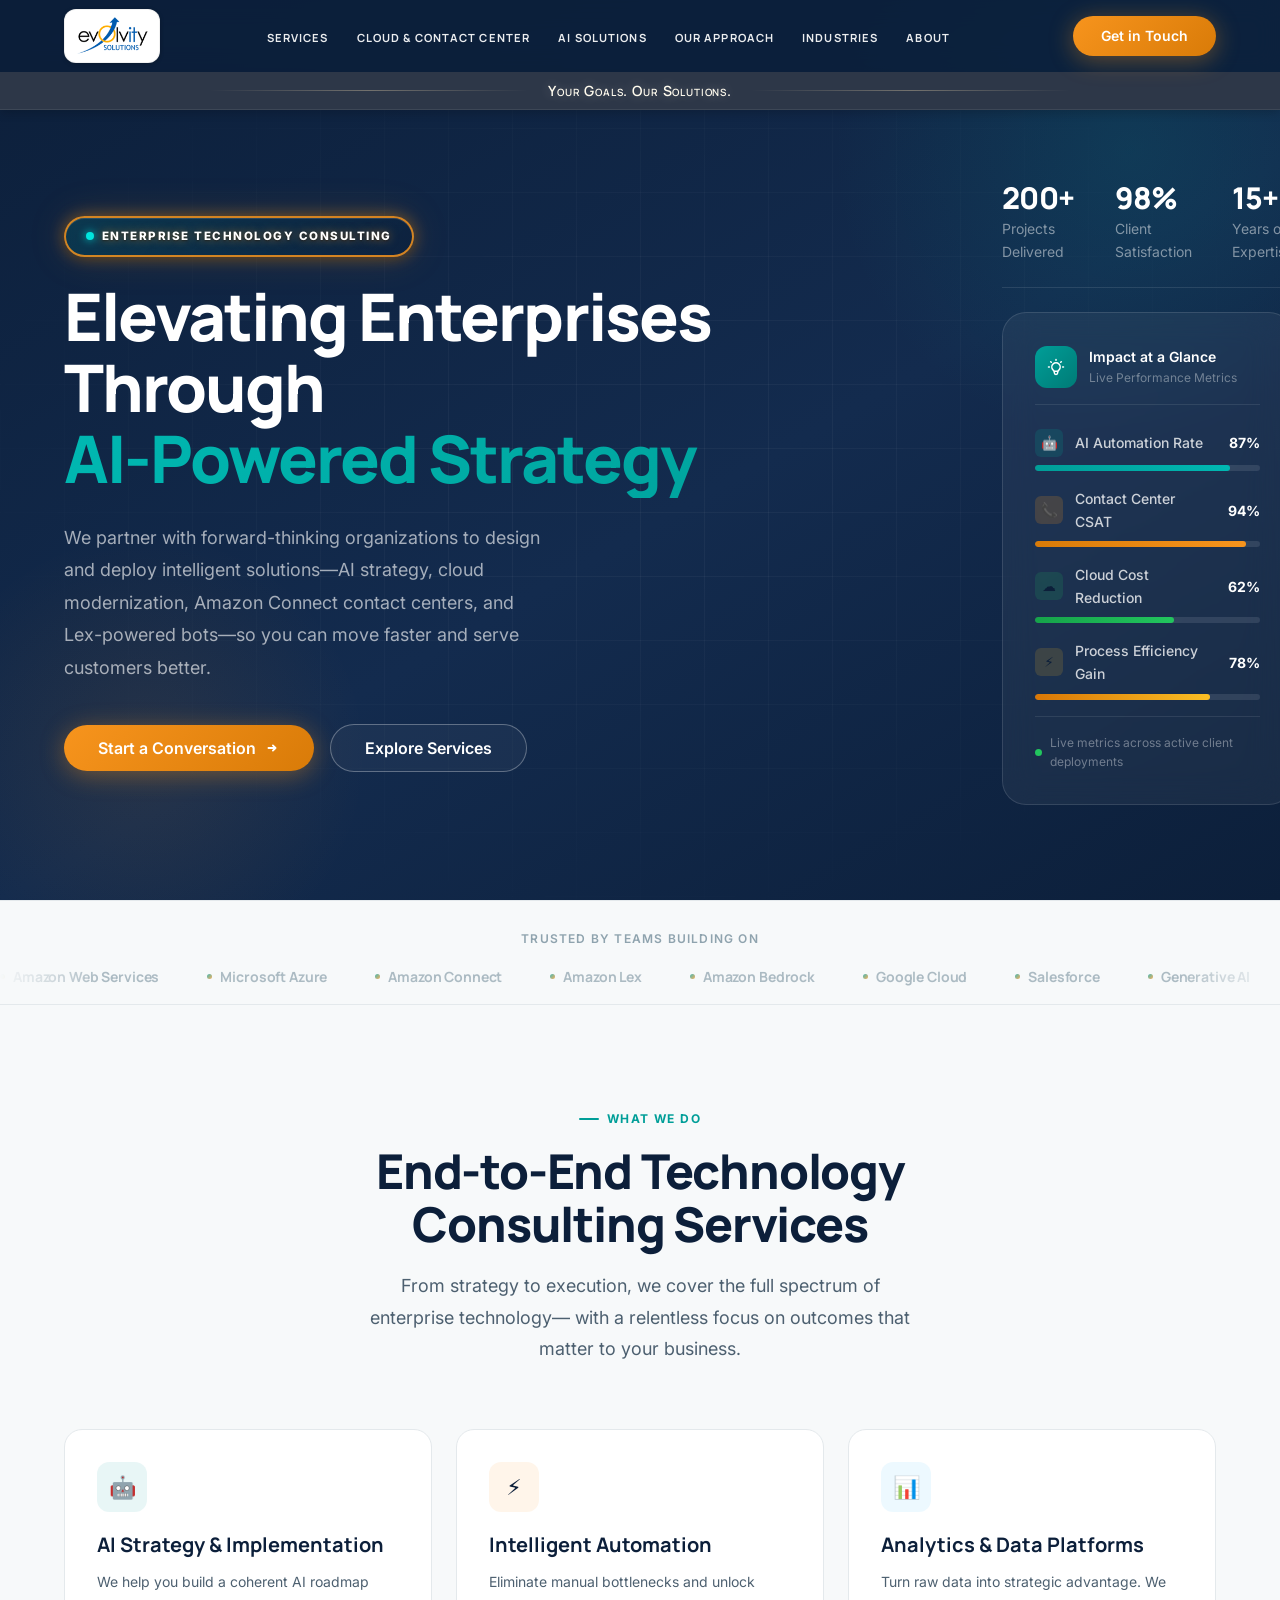
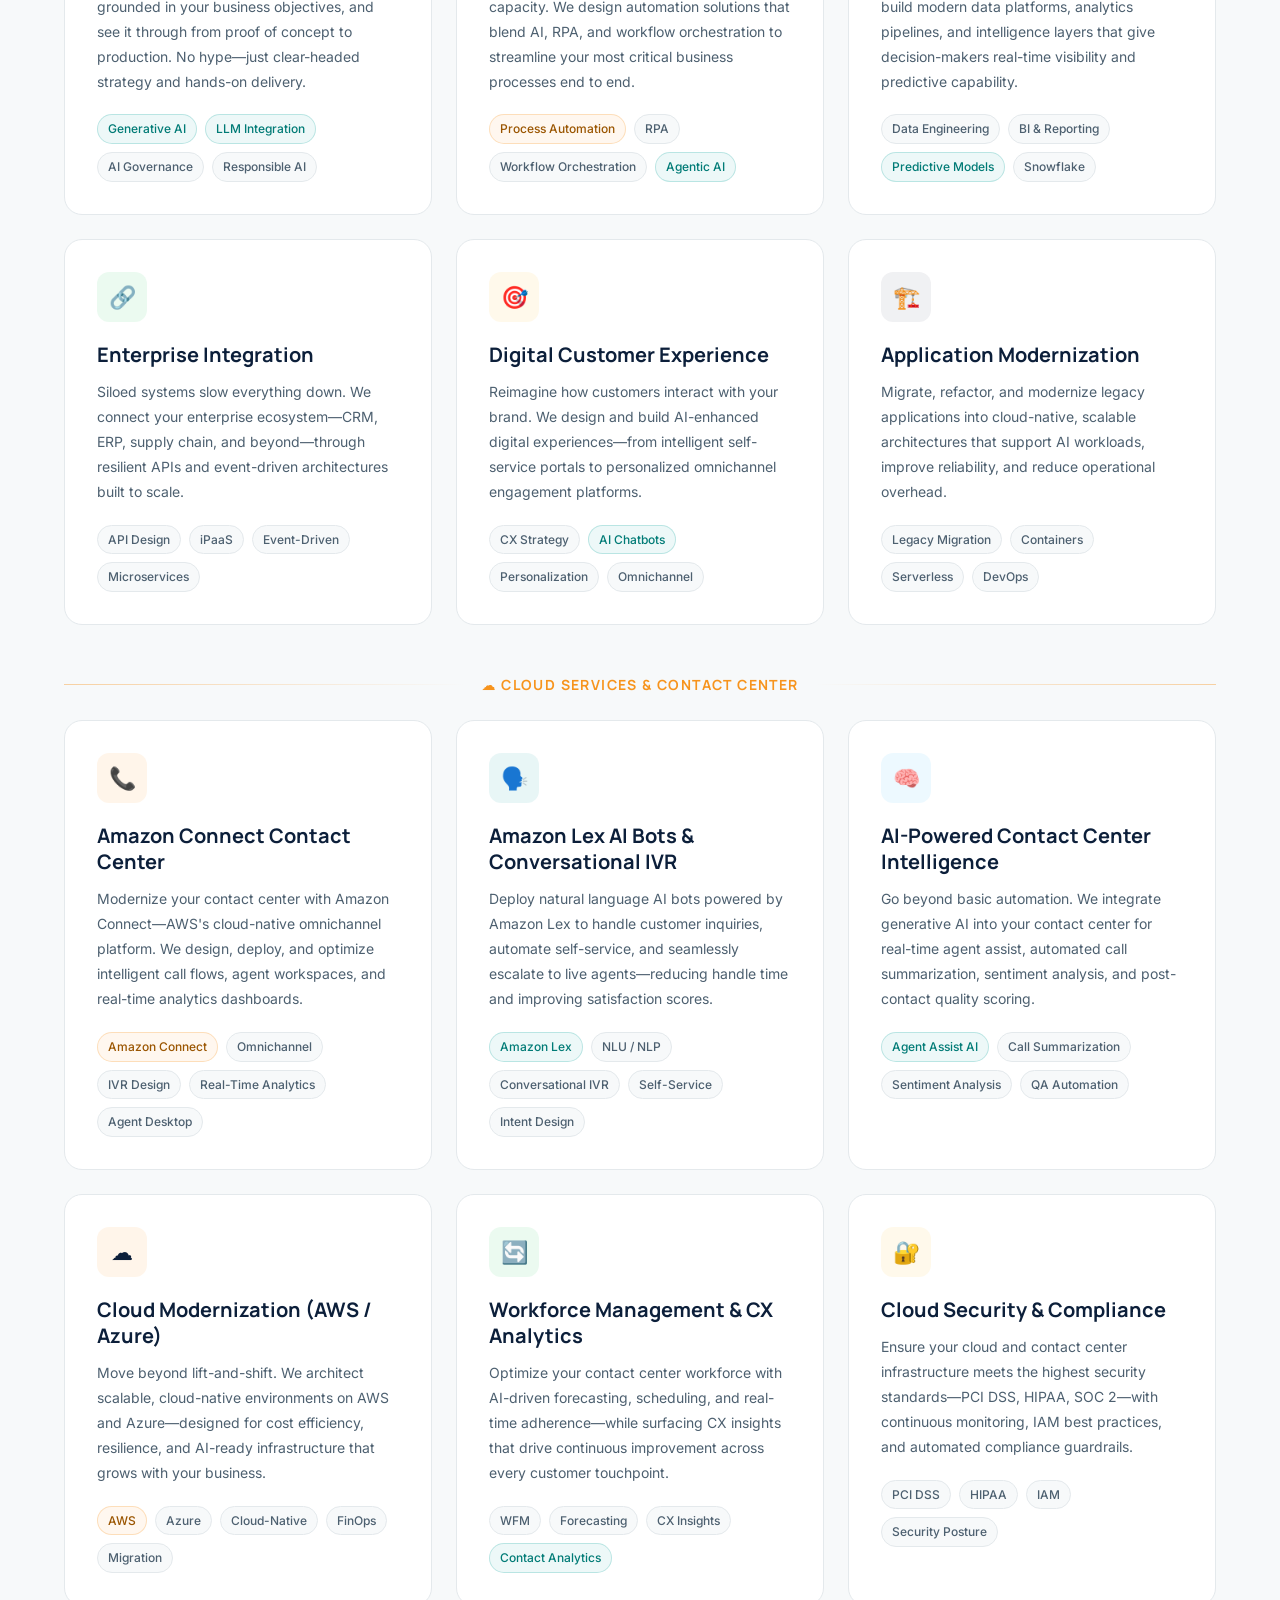
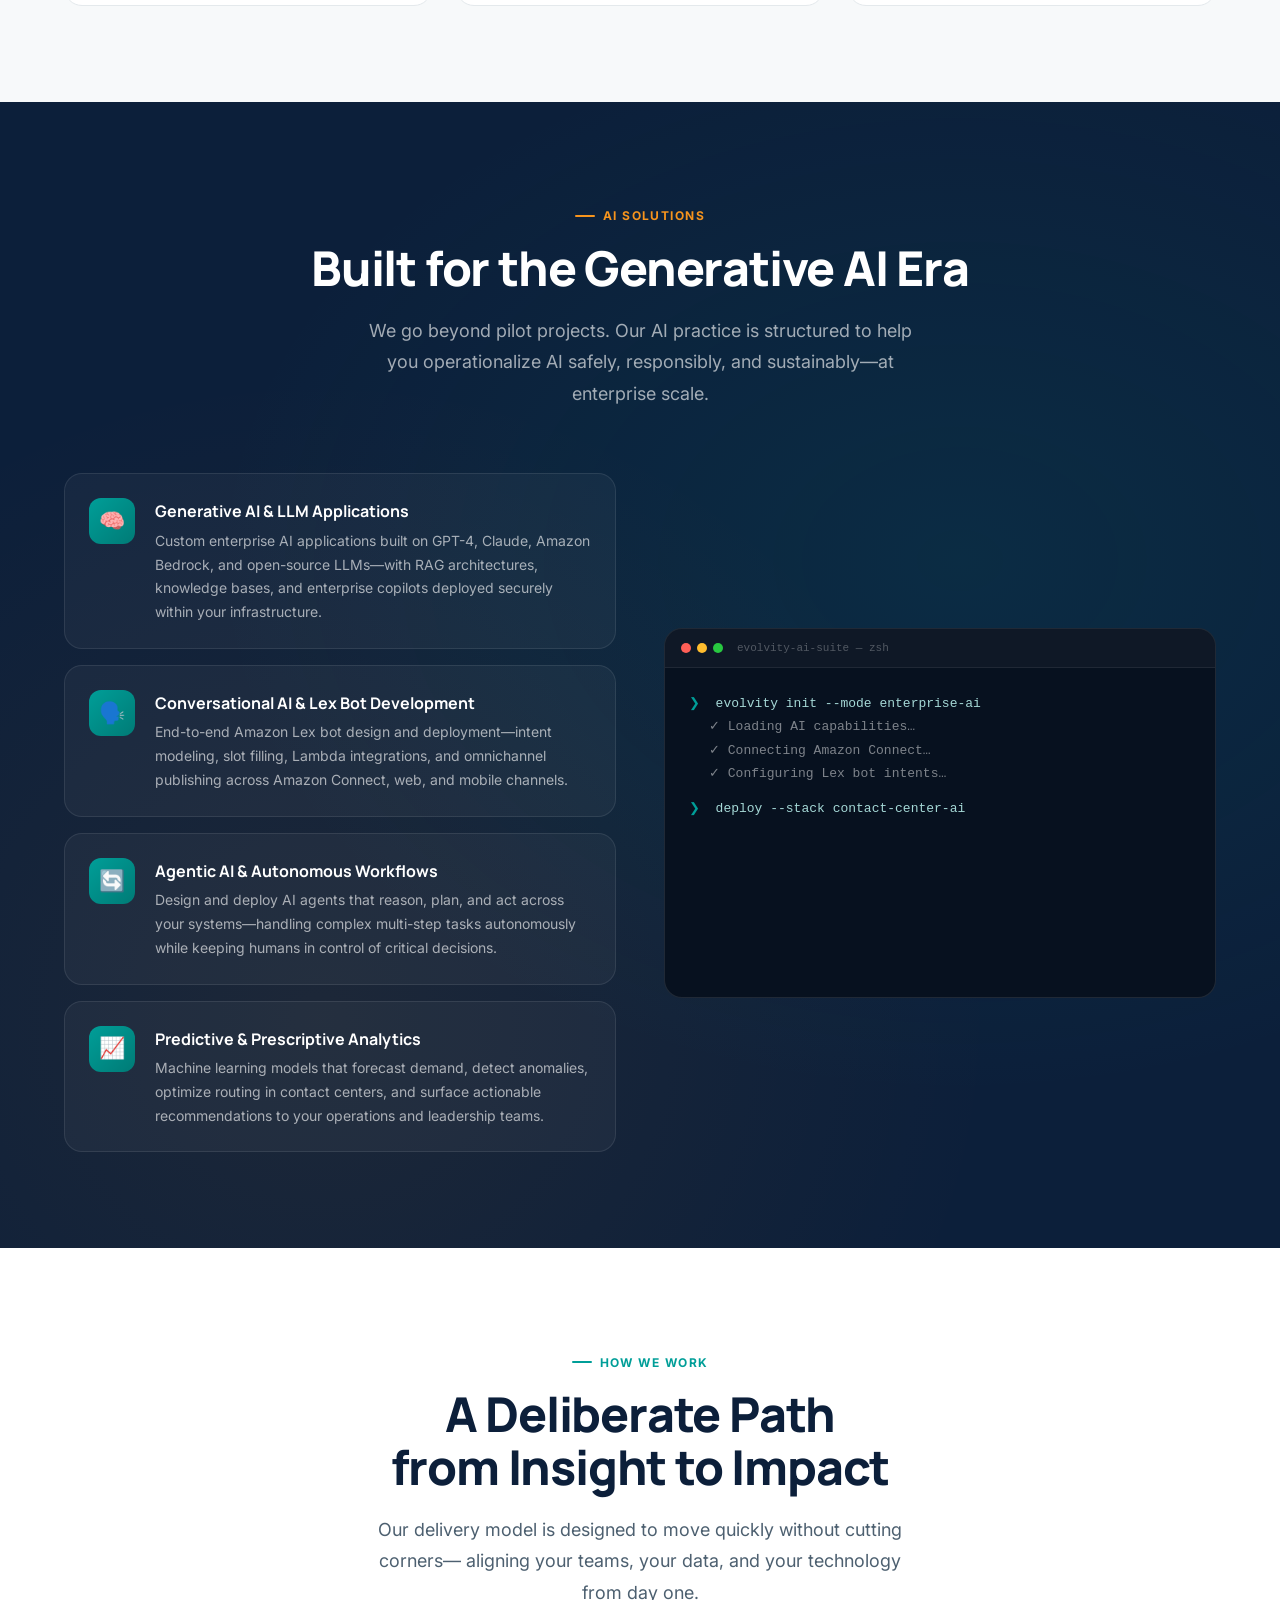
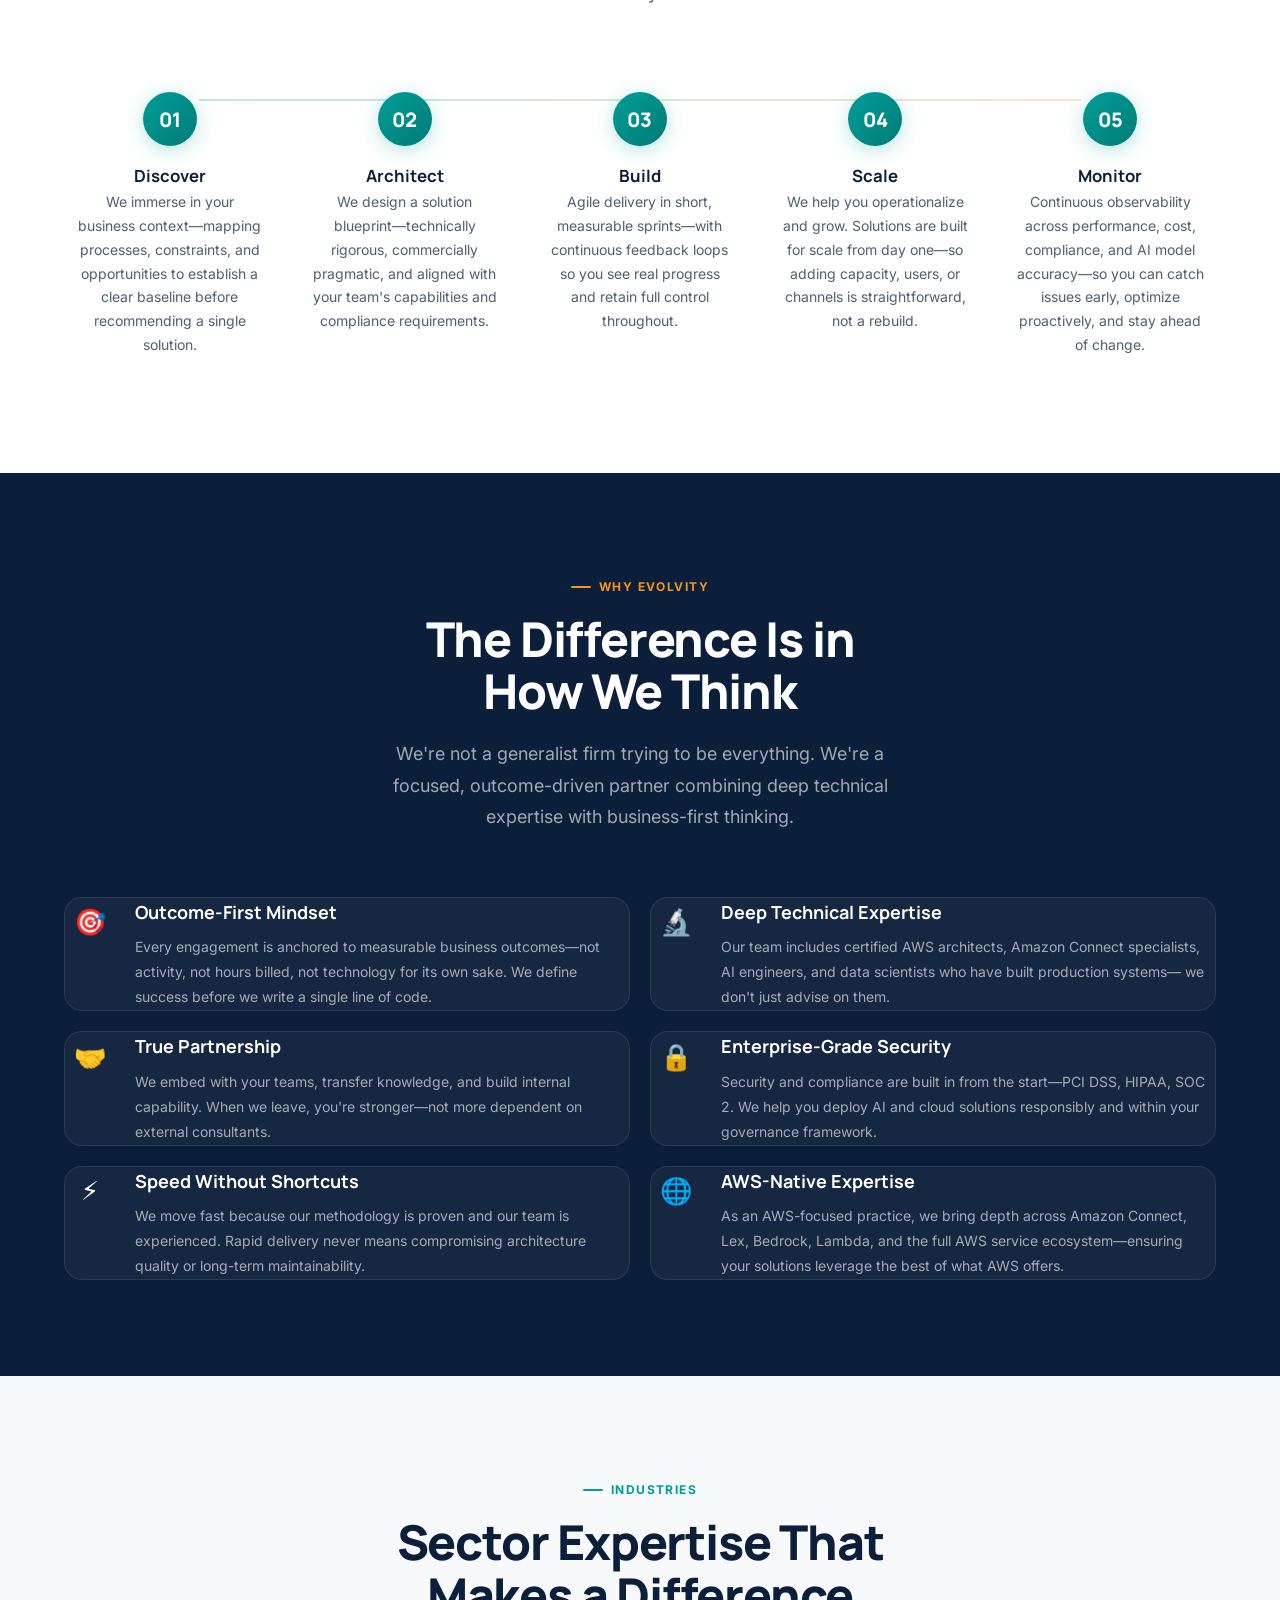
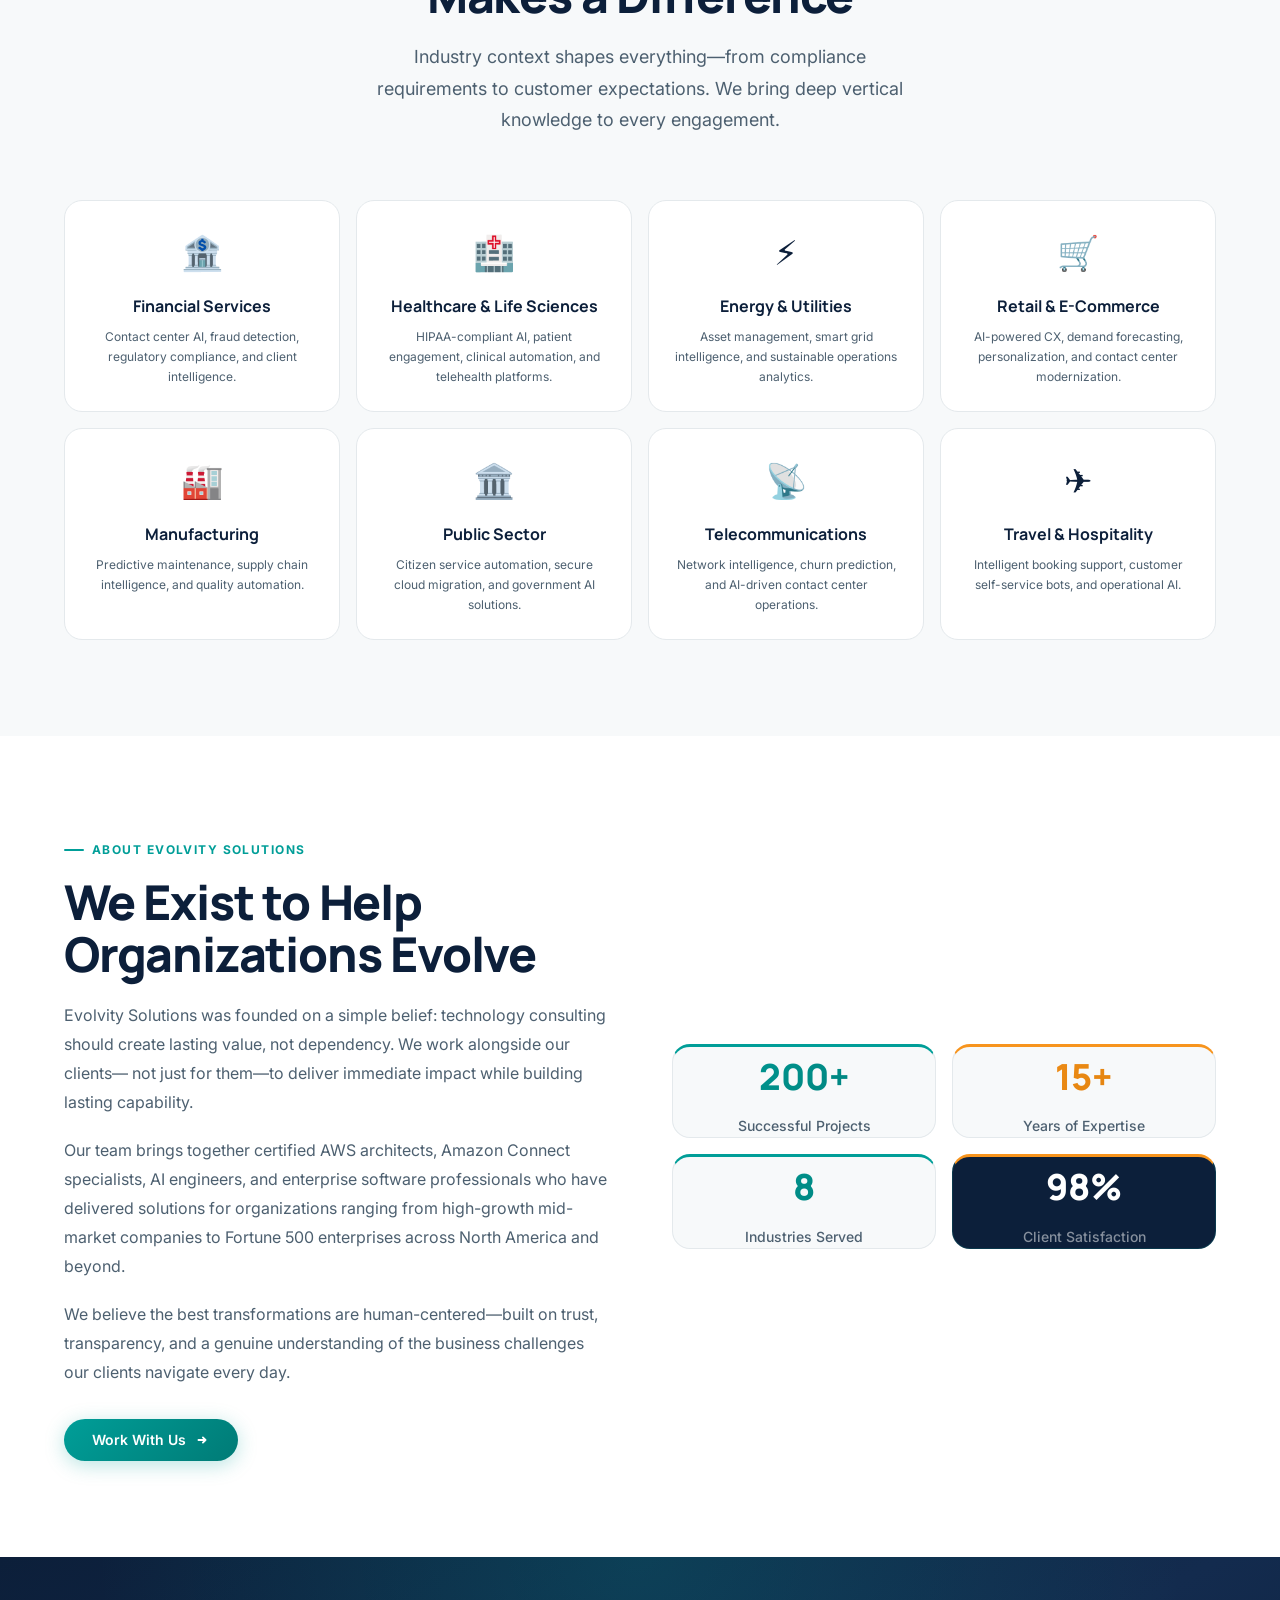
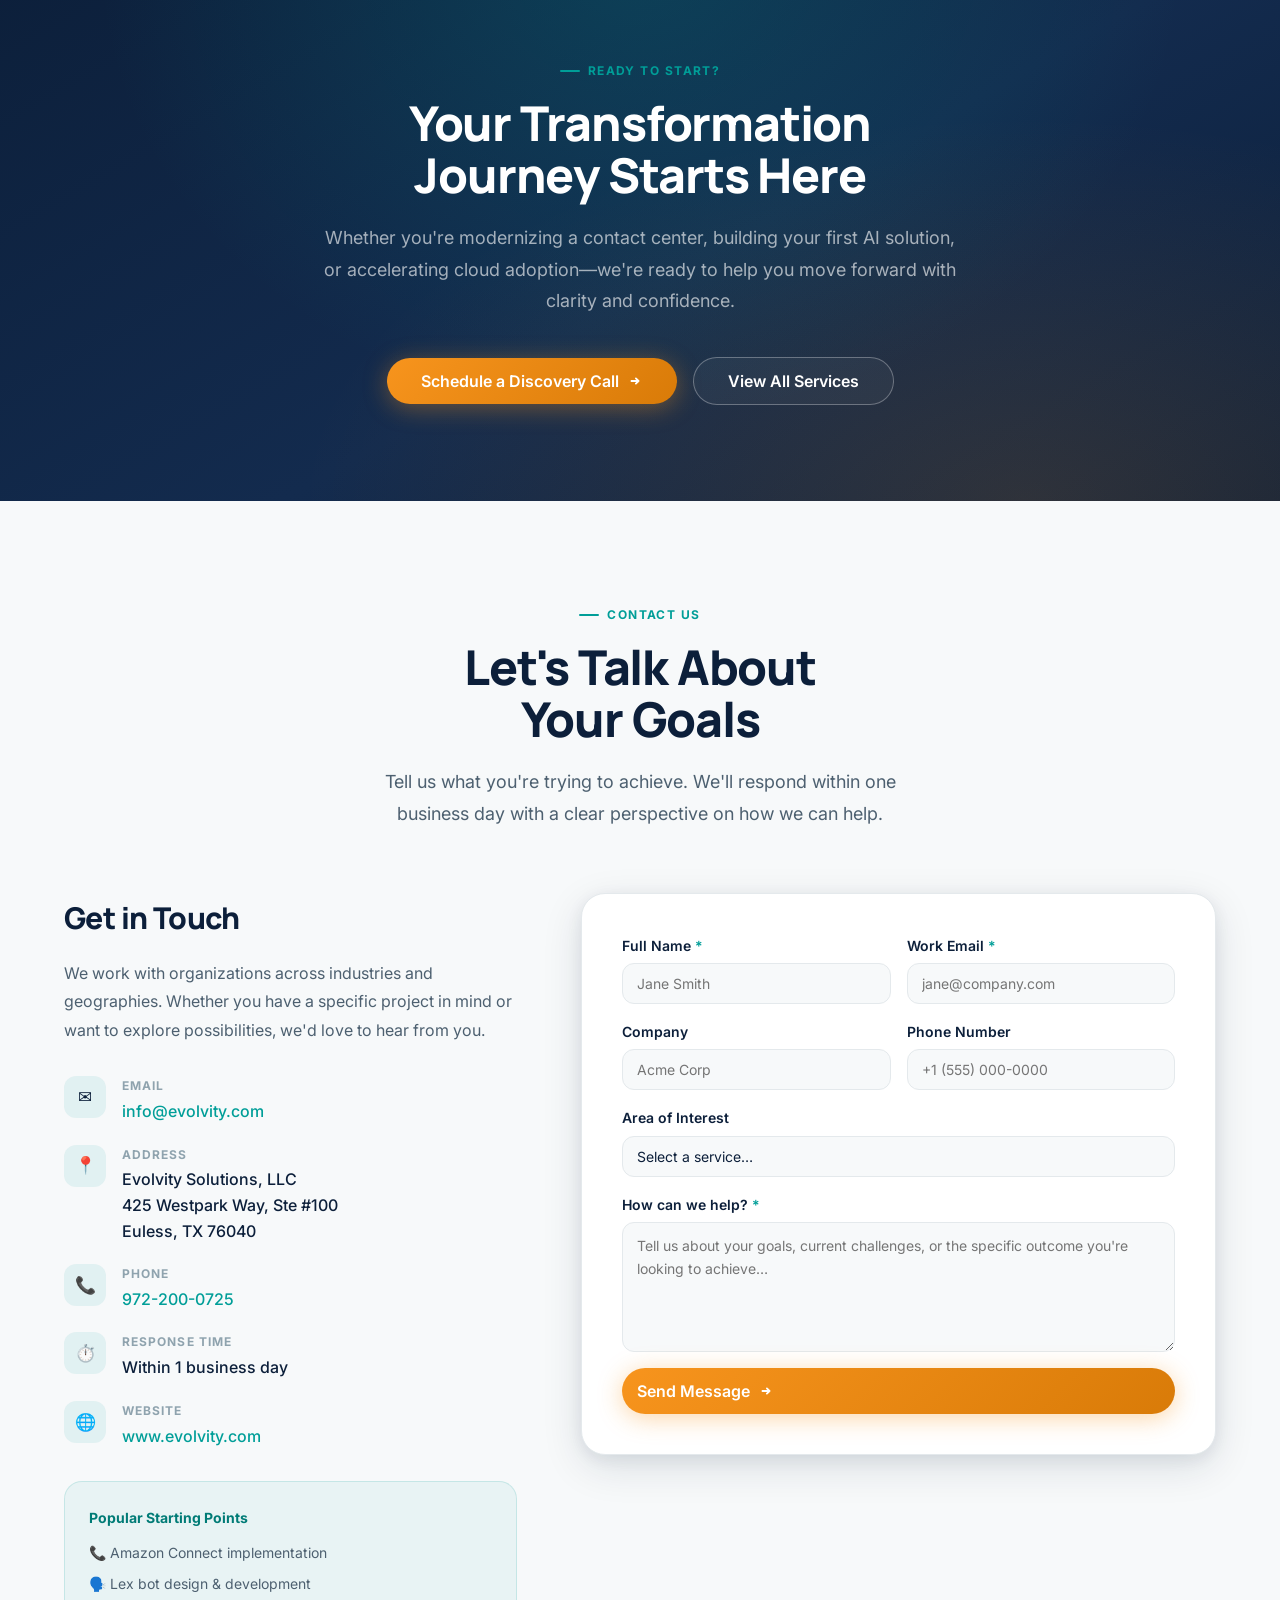
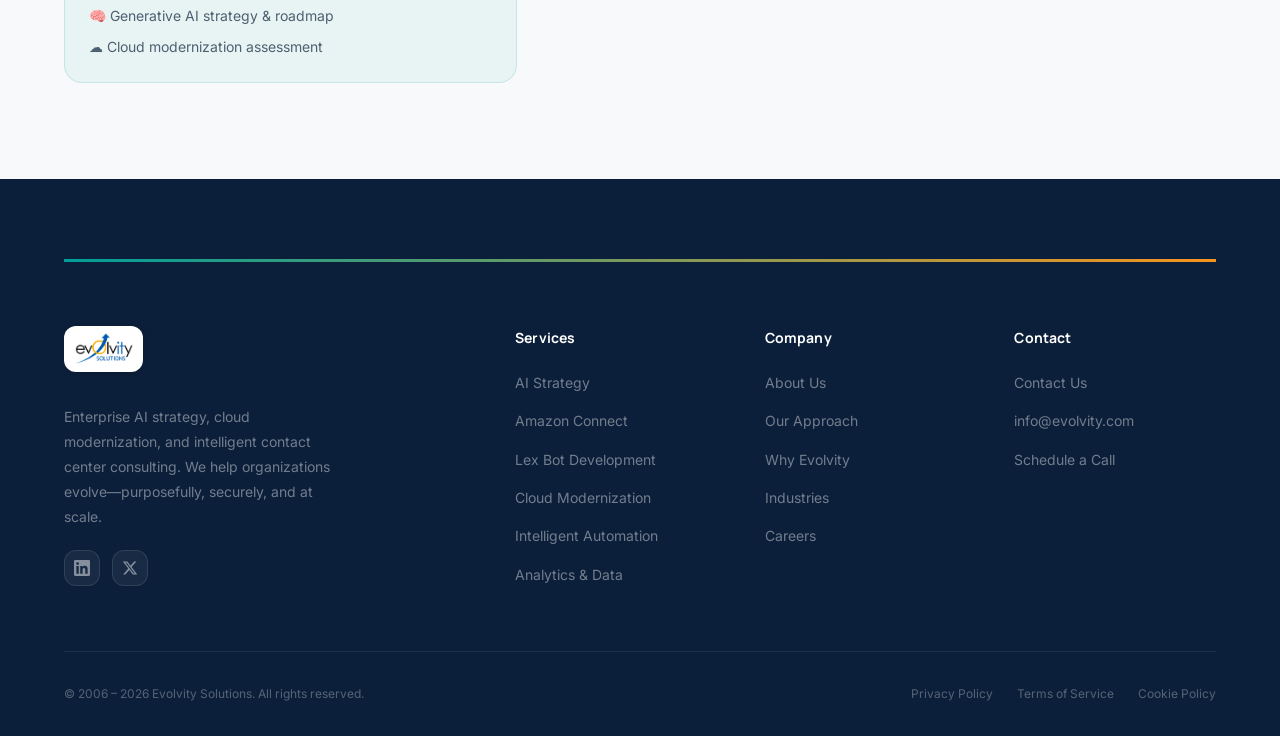
==== commit 1f304aa0: "UI enhancements: slogan banner, badge styling, hero layout - Add fixed slogan banner below nav with " ====
--- a/index.html
+++ b/index.html
@@ -172,6 +172,15 @@
     </div>
   </nav>
 
+  <!-- Slogan Banner (fixed, just below nav) -->
+  <div class="slogan-banner">
+    <div class="slogan-banner__inner">
+      <span class="slogan-banner__line"></span>
+      <p class="slogan-banner__text">Your Goals. Our Solutions.</p>
+      <span class="slogan-banner__line"></span>
+    </div>
+  </div>
+
   <!-- Mobile Menu -->
   <div class="mobile-menu" id="mobile-menu" role="dialog" aria-label="Mobile navigation" aria-modal="true">
     <a class="mobile-menu__link" href="#services">Services</a>
@@ -224,6 +233,10 @@
             <a href="#services" class="btn btn--outline-white btn--lg">Explore Services</a>
           </div>
 
+        </div>
+
+        <!-- Right: Impact at a Glance -->
+        <div class="hero__visual" aria-hidden="true">
           <div class="hero__stats" aria-label="Key figures">
             <div class="hero__stat">
               <div class="hero__stat-value" data-counter="200" data-suffix="+">200+</div>
@@ -238,10 +251,6 @@
               <div class="hero__stat-label">Years of Expertise</div>
             </div>
           </div>
-        </div>
-
-        <!-- Right: Impact at a Glance -->
-        <div class="hero__visual" aria-hidden="true">
           <div class="hero__visual-card">
             <div class="hero__visual-header">
               <div class="hero__visual-icon">
--- a/css/styles.css
+++ b/css/styles.css
@@ -379,6 +379,7 @@
   letter-spacing: -0.02em;
 }
 
+
 .nav__menu {
   display: flex;
   align-items: center;
@@ -481,7 +482,7 @@
   background: var(--grad-hero);
   position: relative;
   overflow: hidden;
-  padding-top: var(--nav-height);
+  padding-top: calc(var(--nav-height) + 16px);
 }
 
 /* Subtle grid — less saturated than before */
@@ -516,7 +517,7 @@
   position: relative; z-index: 2;
   max-width: var(--container-max);
   margin: 0 auto;
-  padding: var(--space-24) var(--space-6);
+  padding: var(--space-12) var(--space-6);
   display: grid;
   grid-template-columns: 1fr 1fr;
   gap: var(--space-16);
@@ -526,19 +527,28 @@
 /* Badge */
 .hero__badge {
   display: inline-flex; align-items: center; gap: var(--space-2);
-  padding: 6px 14px;
-  background: rgba(0,158,152,0.14);
-  border: 1px solid rgba(0,158,152,0.30);
+  padding: 9px 20px;
+  background: linear-gradient(135deg, rgba(0,158,152,0.18) 0%, rgba(12,31,58,0.55) 100%);
+  border: 2px solid rgba(247,148,29,0.85);
   border-radius: var(--radius-full);
-  font-size: var(--text-xs); font-weight: 700;
-  letter-spacing: 0.08em; text-transform: uppercase;
-  color: var(--teal-light);
+  font-size: 0.72rem; font-weight: 800;
+  letter-spacing: 0.13em; text-transform: uppercase;
+  color: #ffffff;
+  text-shadow: 0 0 10px rgba(247,148,29,0.6), 0 1px 2px rgba(0,0,0,0.5);
+  box-shadow: 0 0 16px rgba(247,148,29,0.45), 0 0 40px rgba(247,148,29,0.15), 0 2px 10px rgba(0,0,0,0.35), inset 0 1px 0 rgba(255,255,255,0.12);
   margin-bottom: var(--space-6);
   width: fit-content;
+  backdrop-filter: blur(6px);
+  transition: box-shadow 0.3s ease, transform 0.3s ease;
+}
+.hero__badge:hover {
+  box-shadow: 0 0 24px rgba(247,148,29,0.65), 0 0 56px rgba(247,148,29,0.22), 0 4px 16px rgba(0,0,0,0.4), inset 0 1px 0 rgba(255,255,255,0.18);
+  transform: translateY(-1px);
 }
 .hero__badge-dot {
-  width: 6px; height: 6px; border-radius: 50%;
-  background: var(--teal-light);
+  width: 8px; height: 8px; border-radius: 50%;
+  background: #00e5de;
+  box-shadow: 0 0 8px rgba(0,229,222,0.9);
   animation: pulse-dot 2.2s ease-in-out infinite;
 }
 @keyframes pulse-dot {
@@ -587,9 +597,10 @@
 .hero__stats {
   display: flex;
   gap: var(--space-10);
-  margin-top: var(--space-12);
-  padding-top: var(--space-10);
-  border-top: 1px solid rgba(255,255,255,0.10);
+  margin-bottom: var(--space-6);
+  padding-bottom: var(--space-6);
+  border-bottom: 1px solid rgba(255,255,255,0.10);
+  justify-content: center;
 }
 .hero__stat-value {
   font-family: var(--font-display);
@@ -602,7 +613,10 @@
 /* ── Hero visual card ── */
 .hero__visual {
   position: relative;
-  display: flex; align-items: center; justify-content: center;
+  display: flex;
+  flex-direction: column;
+  align-items: stretch;
+  justify-content: center;
 }
 
 .hero__visual-card {
@@ -671,6 +685,53 @@
 .ai-feature-item__badge--active {
   background: rgba(0,158,152,0.14); color: var(--teal-light);
   border: 1px solid rgba(0,158,152,0.28);
+}
+
+/* ══════════════════════════════════════════════════════════════════════════
+   SLOGAN BANNER
+══════════════════════════════════════════════════════════════════════════ */
+.slogan-banner {
+  position: fixed;
+  top: var(--nav-height);
+  left: 0; right: 0;
+  z-index: 999;
+  background: #2D3748;
+  padding: 7px 24px;
+  border-bottom: 1px solid rgba(255,255,255,0.08);
+  box-shadow: 0 2px 10px rgba(0,0,0,0.2);
+  transition: transform 0.3s ease, opacity 0.3s ease;
+}
+.slogan-banner--scrolled {
+  transform: translateY(-100%);
+  opacity: 0;
+  pointer-events: none;
+  background: rgba(12, 31, 58, 0.98);
+}
+
+.slogan-banner__inner {
+  display: flex;
+  align-items: center;
+  justify-content: center;
+  gap: 20px;
+  max-width: 860px;
+  margin: 0 auto;
+}
+.slogan-banner__text {
+  font-family: var(--font-display);
+  font-size: clamp(0.75rem, 1.4vw, 0.88rem);
+  font-weight: 600;
+  font-style: normal;
+  font-variant: small-caps;
+  color: #FFFBEE;
+  text-align: center;
+  letter-spacing: 0.06em;
+  white-space: nowrap;
+  text-shadow: 0 0 12px rgba(255,251,238,0.3);
+}
+.slogan-banner__line {
+  flex: 1;
+  height: 1px;
+  background: linear-gradient(90deg, transparent, rgba(245,222,179,0.35), transparent);
 }
 
 /* ══════════════════════════════════════════════════════════════════════════
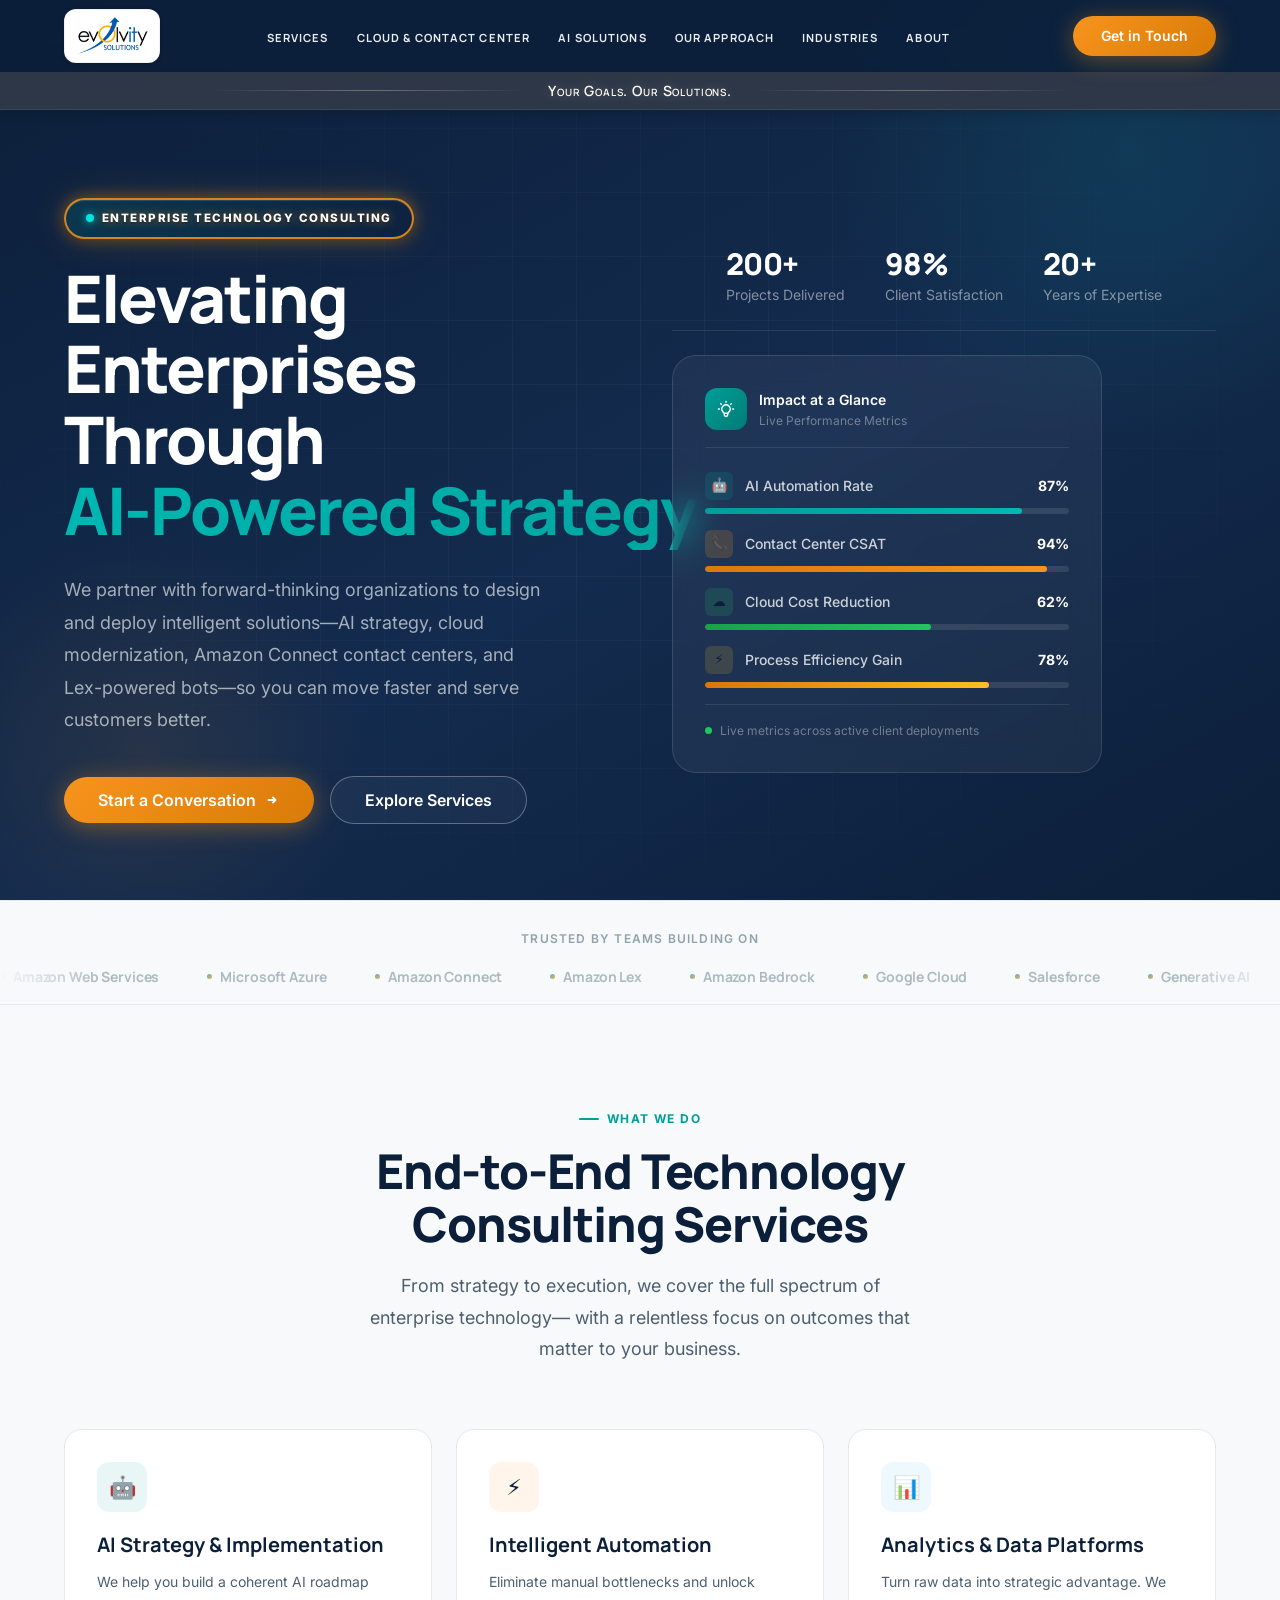
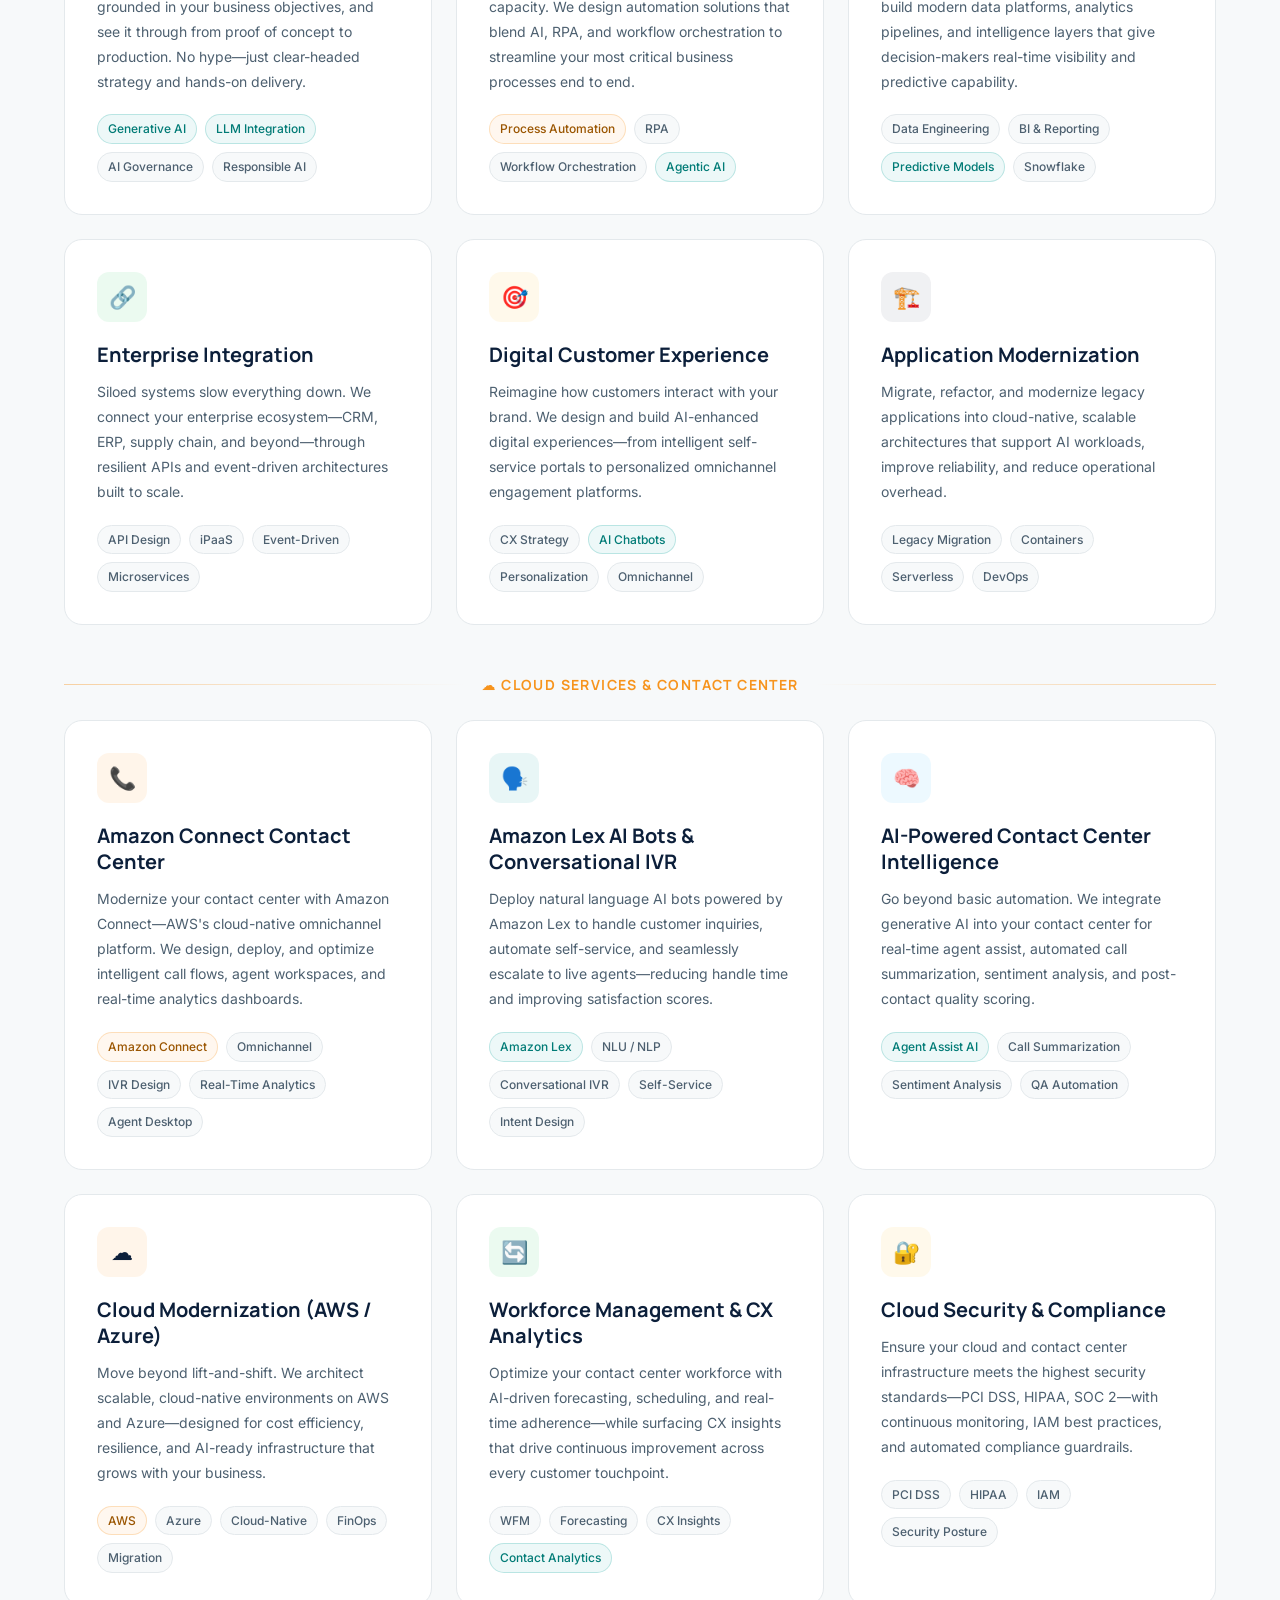
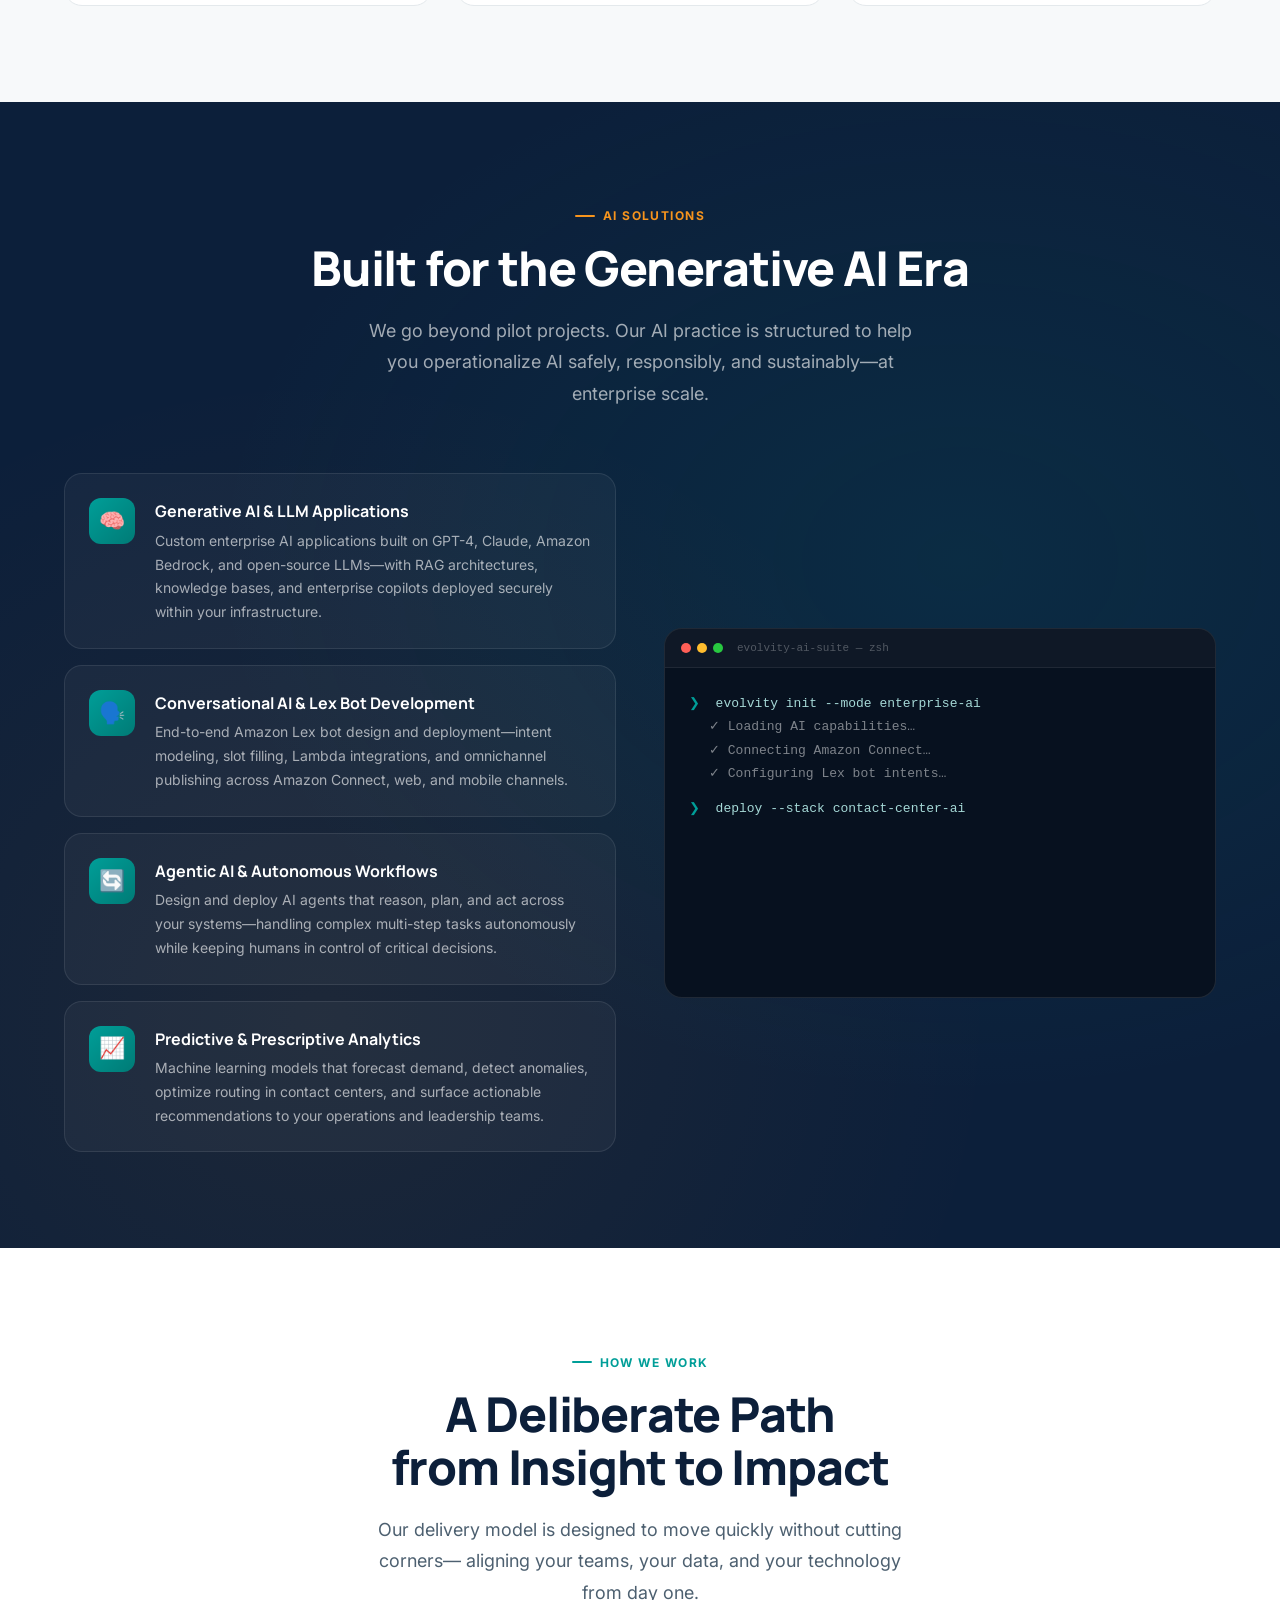
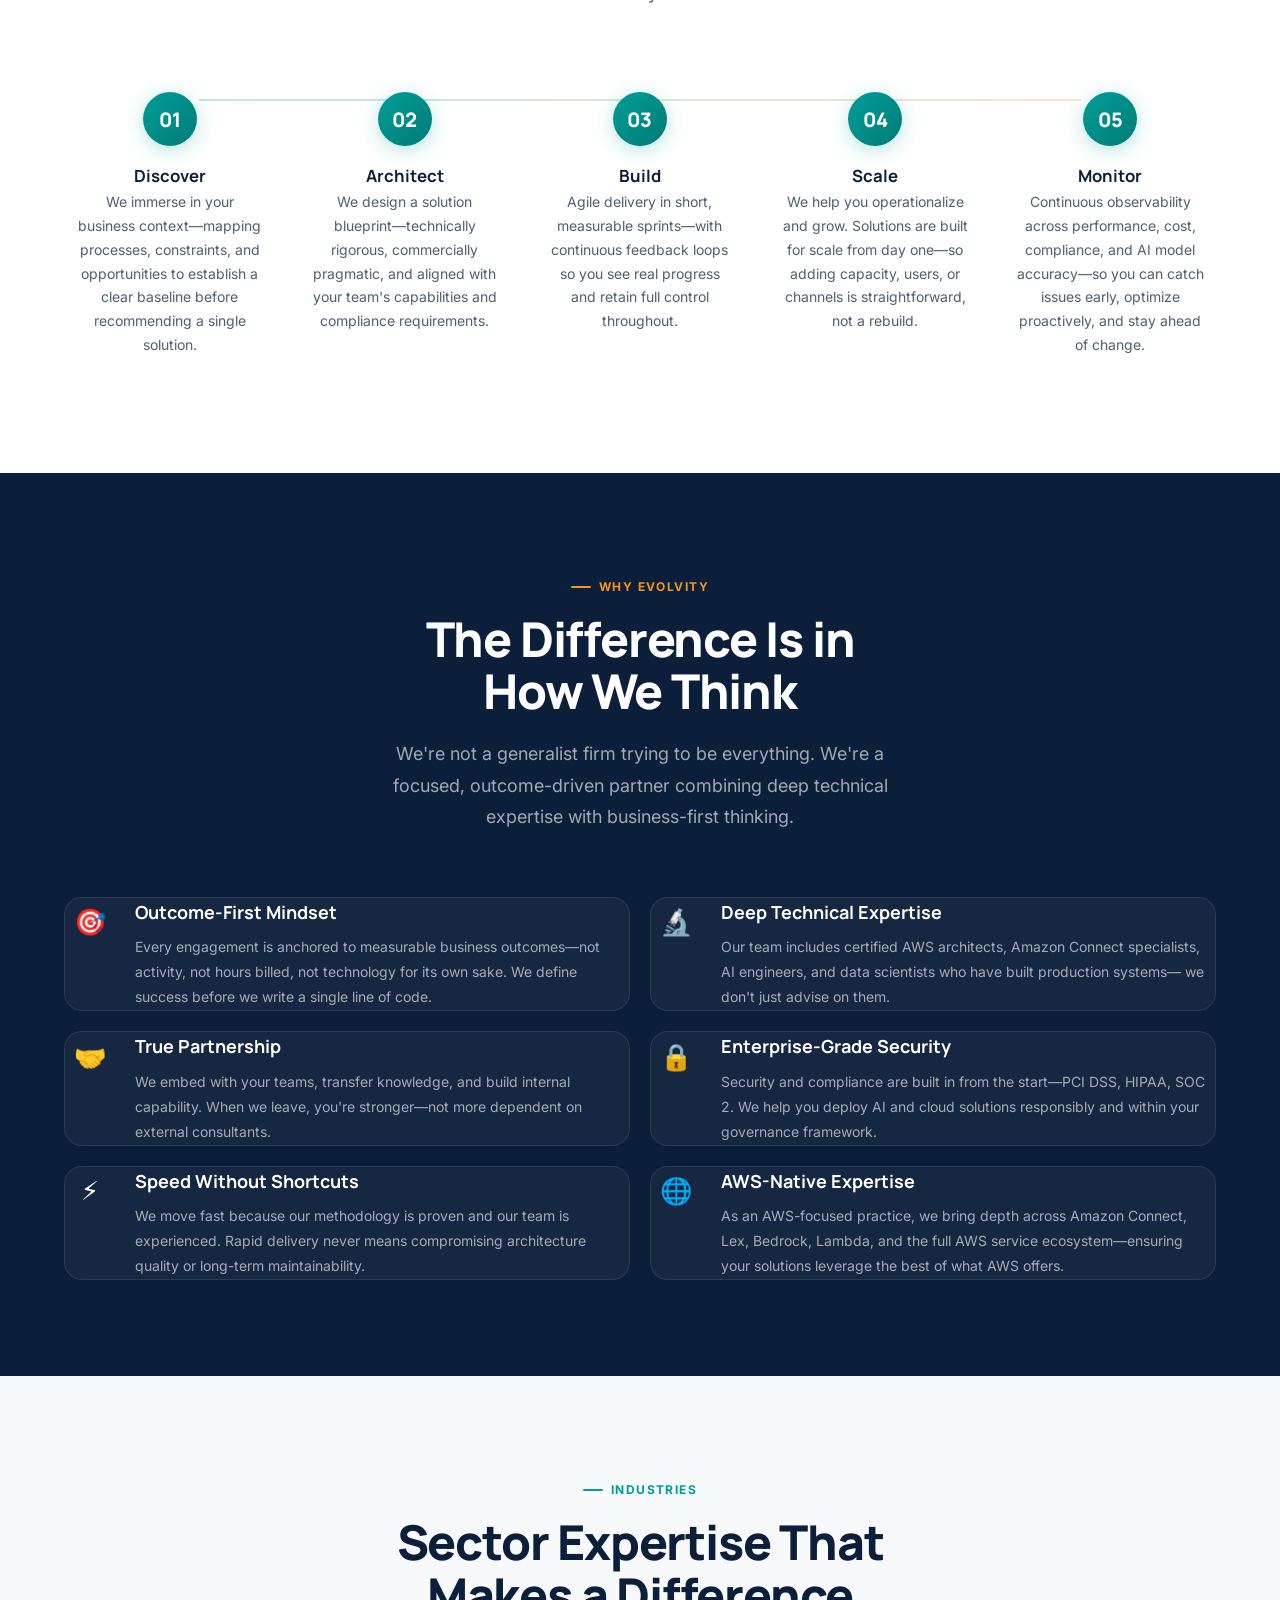
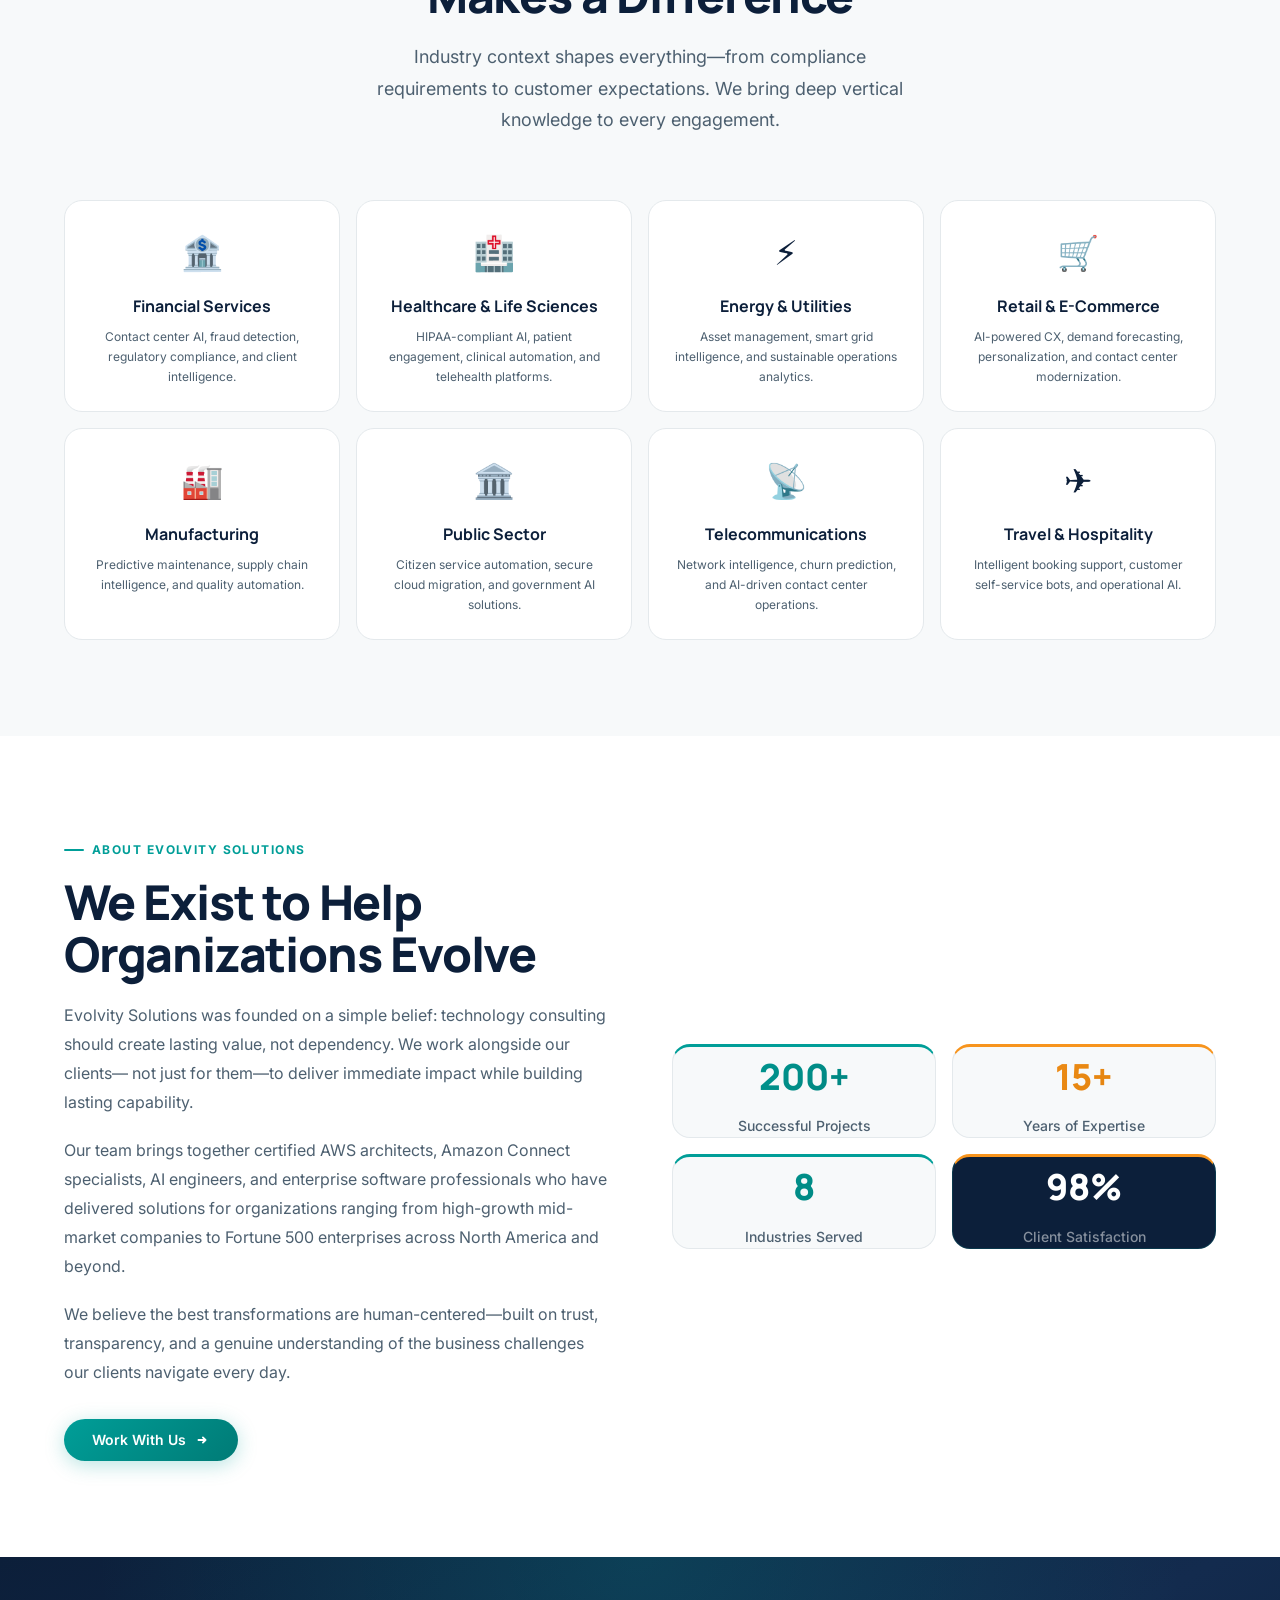
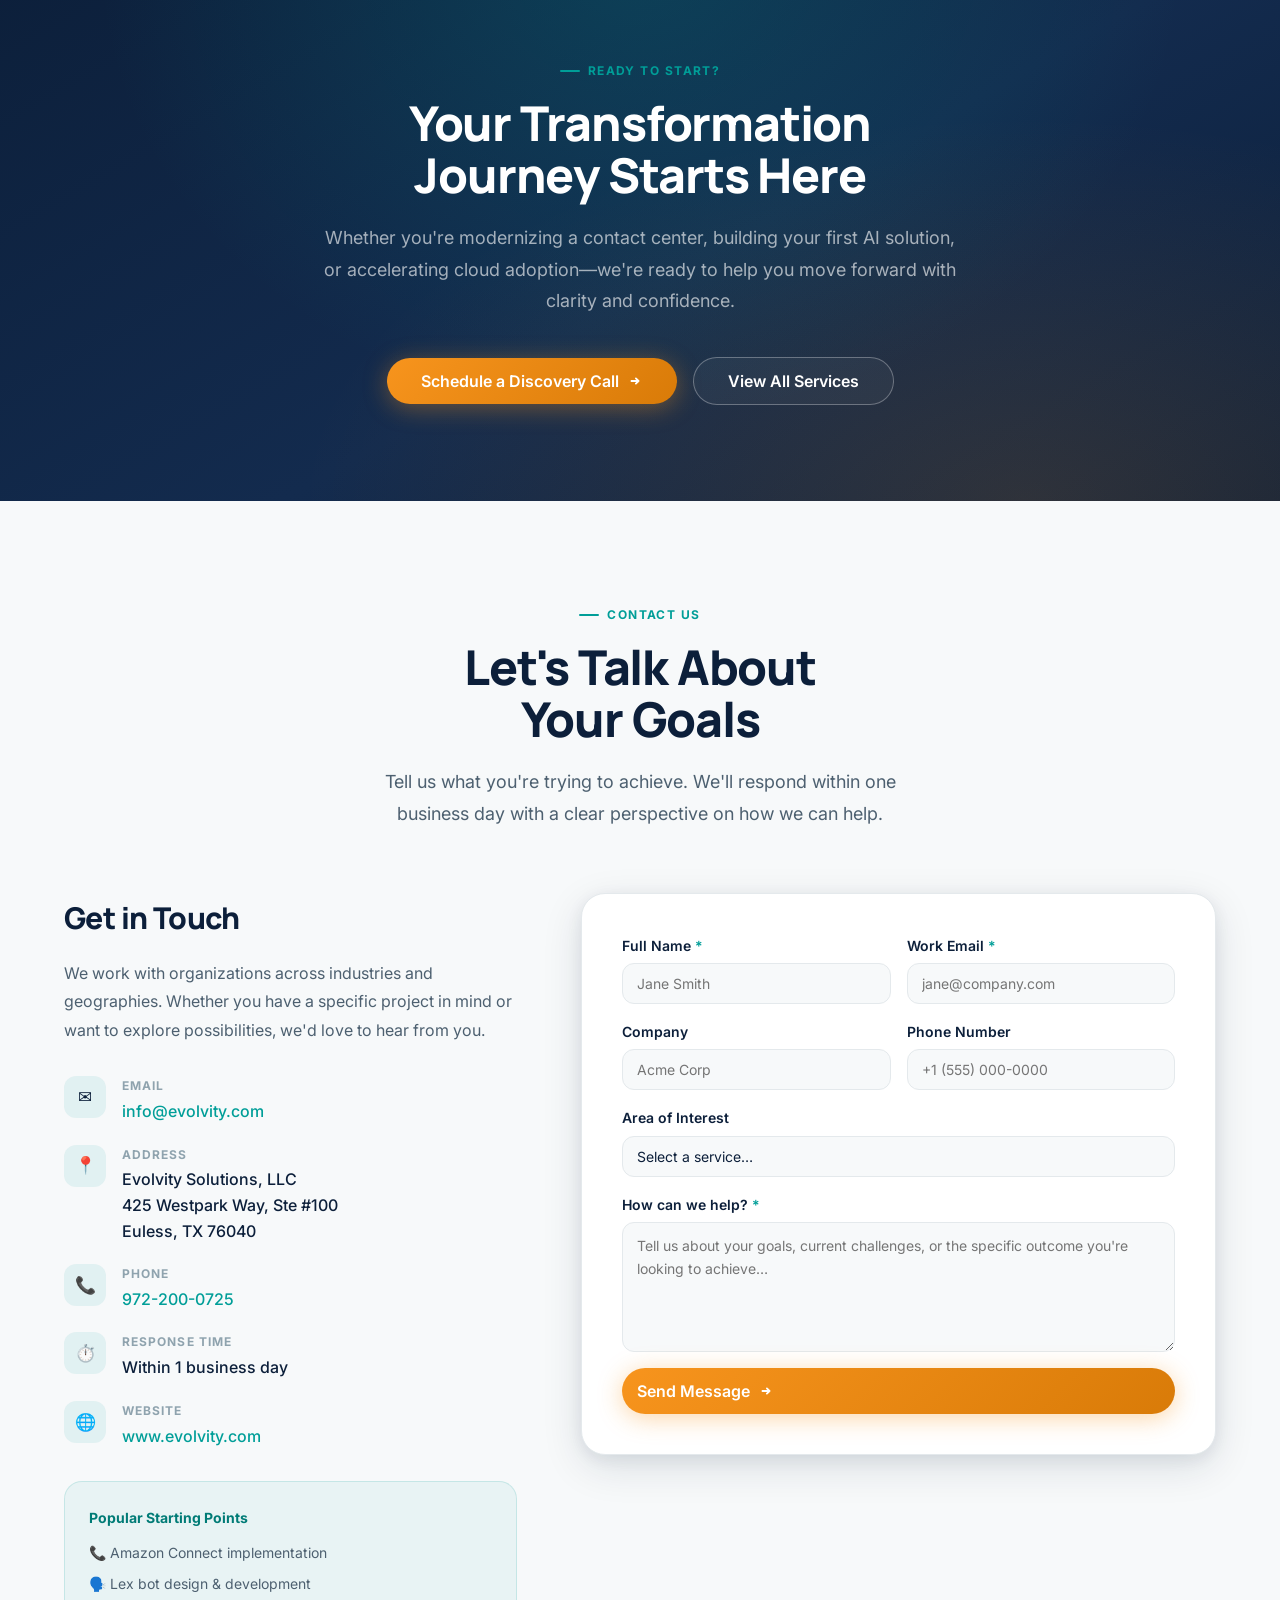
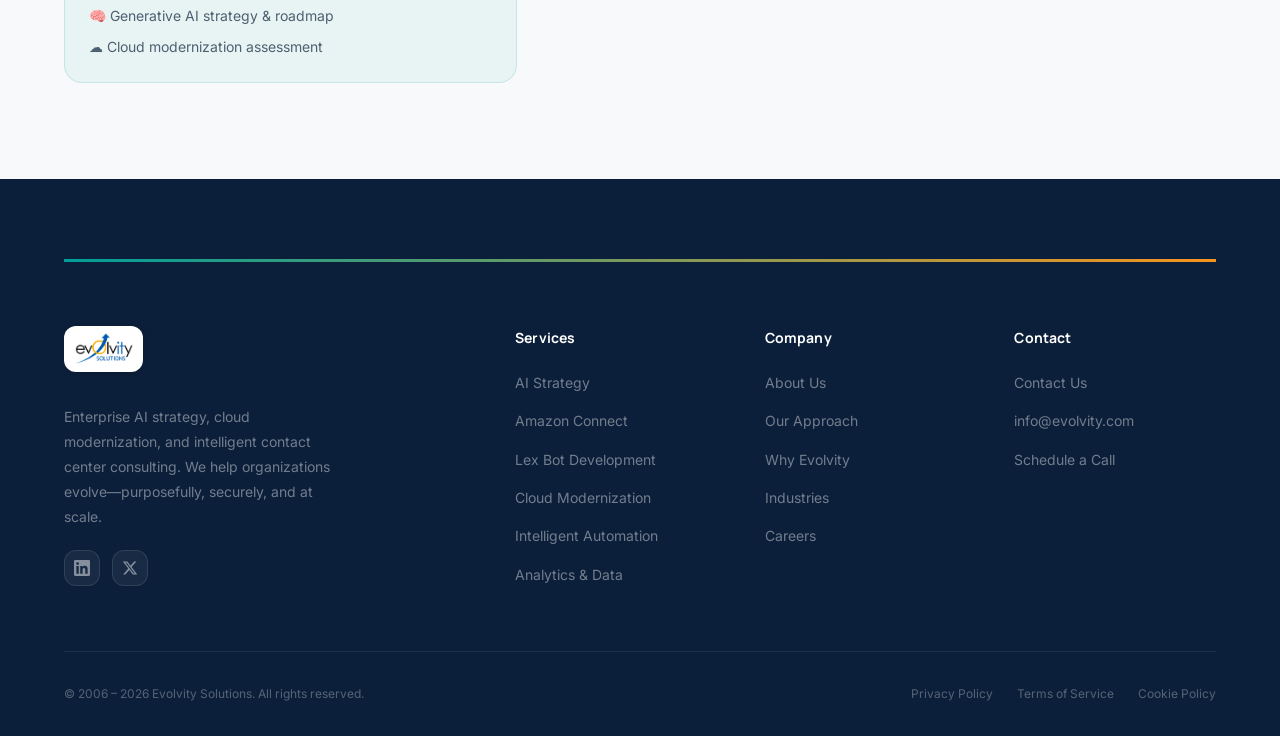
==== commit 05cc806b: "Fix mobile horizontal overflow and layout issues - Add overflow-x hidden to html element to fix iOS " ====
--- a/index.html
+++ b/index.html
@@ -247,7 +247,7 @@
               <div class="hero__stat-label">Client Satisfaction</div>
             </div>
             <div class="hero__stat">
-              <div class="hero__stat-value" data-counter="15" data-suffix="+">15+</div>
+              <div class="hero__stat-value" data-counter="20" data-suffix="+">20+</div>
               <div class="hero__stat-label">Years of Expertise</div>
             </div>
           </div>
--- a/css/styles.css
+++ b/css/styles.css
@@ -114,8 +114,9 @@
   --duration-slow: 400ms;
 
   /* ── Layout ── */
-  --container-max: 1200px;
-  --nav-height:    72px;
+  --container-max:   1200px;
+  --nav-height:      72px;
+  --banner-height:   34px;
 }
 
 /* ══════════════════════════════════════════════════════════════════════════
@@ -127,6 +128,8 @@
   scroll-behavior: smooth;
   -webkit-font-smoothing: antialiased;
   -moz-osx-font-smoothing: grayscale;
+  overflow-x: hidden;
+  max-width: 100%;
 }
 
 body {
@@ -441,7 +444,7 @@
 /* ── Mobile Menu ── */
 .mobile-menu {
   position: fixed;
-  top: var(--nav-height); left: 0; right: 0; bottom: 0;
+  top: calc(var(--nav-height) + var(--banner-height)); left: 0; right: 0; bottom: 0;
   background: rgba(12, 31, 58, 0.98);
   backdrop-filter: blur(20px);
   z-index: 999;
@@ -482,7 +485,8 @@
   background: var(--grad-hero);
   position: relative;
   overflow: hidden;
-  padding-top: calc(var(--nav-height) + 16px);
+  max-width: 100%;
+  padding-top: calc(var(--nav-height) + var(--banner-height) + 16px);
 }
 
 /* Subtle grid — less saturated than before */
@@ -515,6 +519,7 @@
 
 .hero__content {
   position: relative; z-index: 2;
+  width: 100%;
   max-width: var(--container-max);
   margin: 0 auto;
   padding: var(--space-12) var(--space-6);
@@ -522,6 +527,11 @@
   grid-template-columns: 1fr 1fr;
   gap: var(--space-16);
   align-items: center;
+  box-sizing: border-box;
+}
+
+.hero__text {
+  min-width: 0;
 }
 
 /* Badge */
@@ -617,6 +627,8 @@
   flex-direction: column;
   align-items: stretch;
   justify-content: center;
+  min-width: 0;
+  overflow: hidden;
 }
 
 .hero__visual-card {
@@ -626,6 +638,7 @@
   padding: var(--space-8);
   backdrop-filter: blur(16px);
   width: 100%; max-width: 430px;
+  box-sizing: border-box;
   position: relative;
 }
 
@@ -1403,10 +1416,12 @@
 
 @media (max-width: 900px) {
   .hero__content        { grid-template-columns: 1fr; text-align: center; }
-  .hero__description    { margin: 0 auto var(--space-8); }
+  .hero__description    { margin: 0 auto var(--space-8); max-width: 100%; }
   .hero__actions        { justify-content: center; }
-  .hero__stats          { justify-content: center; }
-  .hero__visual         { display: none; }
+  .hero__stats          { justify-content: center; flex-wrap: wrap; gap: var(--space-6); margin-bottom: var(--space-6); }
+  .hero__visual         { display: flex; flex-direction: column; align-items: center; }
+  .hero__visual-card    { width: 100%; max-width: 520px; box-sizing: border-box; }
+  .hero__badge          { margin-left: auto; margin-right: auto; }
   .ai-solutions-grid    { grid-template-columns: 1fr; }
   .ai-visual-panel      { display: none; }
   .approach-steps       { grid-template-columns: repeat(3, 1fr); }
@@ -1417,7 +1432,7 @@
 }
 
 @media (max-width: 768px) {
-  :root { --nav-height: 64px; }
+  :root { --nav-height: 64px; --banner-height: 30px; }
   .section { padding: var(--space-16) 0; }
   .nav__menu, .nav__cta { display: none; }
   .nav__hamburger { display: flex; }
@@ -1426,13 +1441,22 @@
   .footer__grid   { grid-template-columns: 1fr; gap: var(--space-8); }
   .footer__bottom { flex-direction: column; align-items: flex-start; }
   .approach-steps { grid-template-columns: 1fr 1fr; }
+  .slogan-banner  { padding: 6px 16px; }
+  .slogan-banner__text { white-space: normal; font-size: 0.7rem; text-align: center; }
+  .slogan-banner__line { display: none; }
+  .hero__content  { padding: var(--space-8) var(--space-4); }
+  .hero__visual-card { display: none; }
 }
 
 @media (max-width: 480px) {
-  .hero__stats      { flex-direction: column; gap: var(--space-5); align-items: center; }
-  .industries-grid  { grid-template-columns: 1fr 1fr; }
-  .contact-form     { padding: var(--space-6); }
-  .approach-steps   { grid-template-columns: 1fr; }
+  .hero              { padding-top: calc(var(--nav-height) + var(--banner-height) + 12px); }
+  .hero__stats       { flex-wrap: wrap; gap: var(--space-4); justify-content: center; }
+  .hero__stat        { min-width: 80px; text-align: center; }
+  .hero__stat-value  { font-size: var(--text-2xl); }
+  .hero__visual-card { display: none; }
+  .industries-grid   { grid-template-columns: 1fr 1fr; }
+  .contact-form      { padding: var(--space-6); }
+  .approach-steps    { grid-template-columns: 1fr; }
 }
 
 /* ══════════════════════════════════════════════════════════════════════════
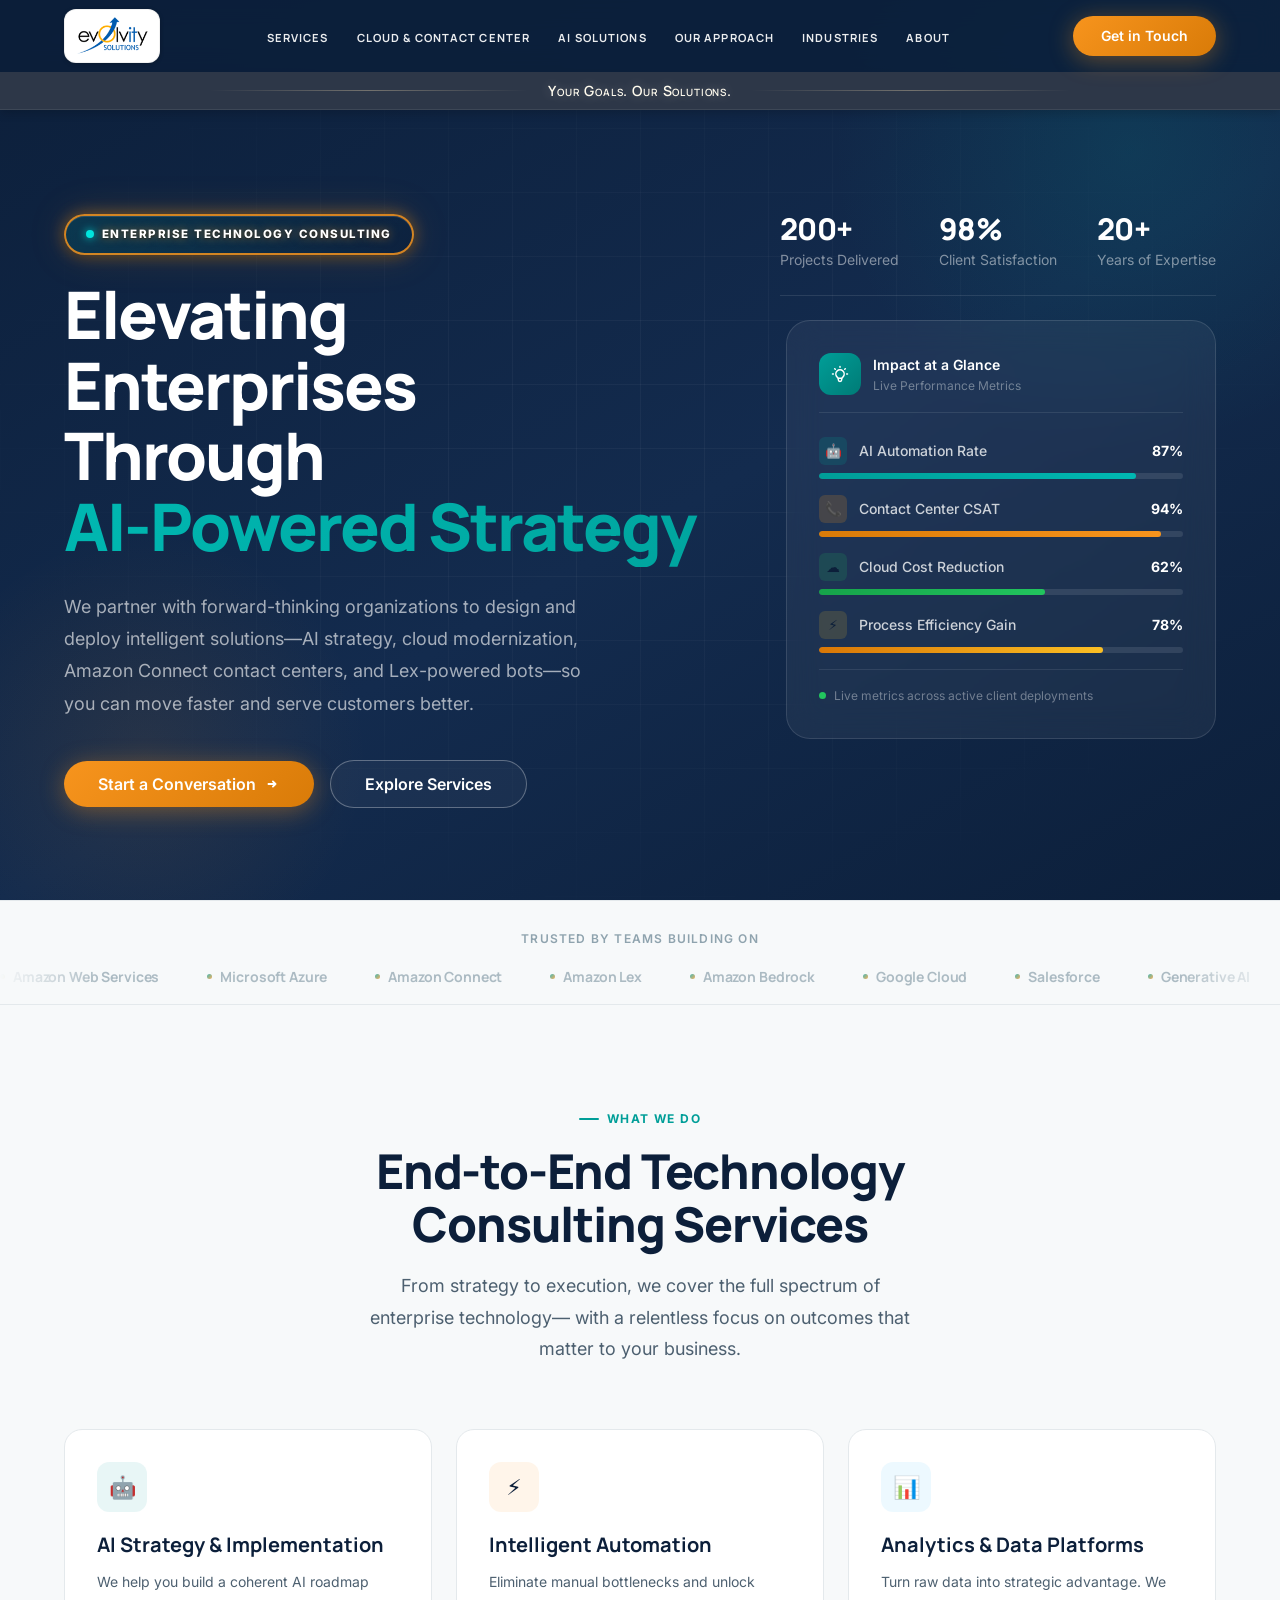
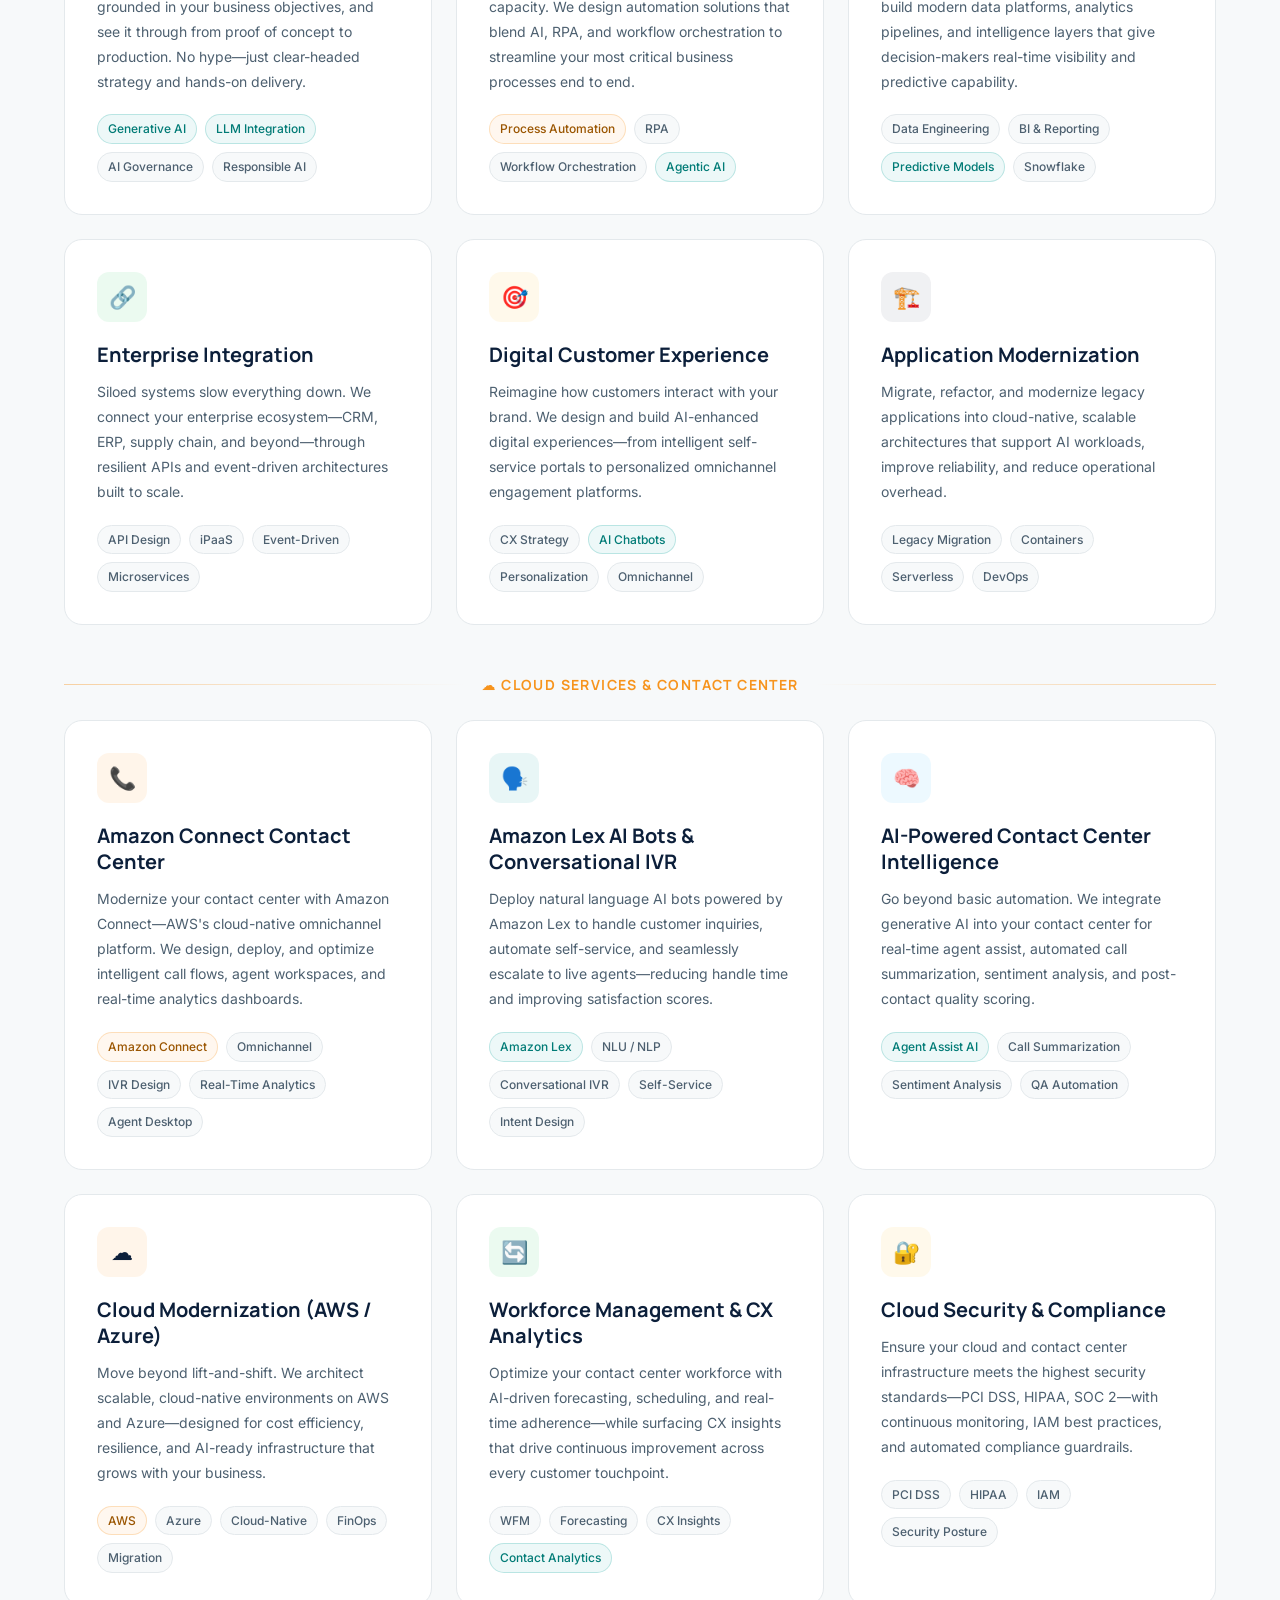
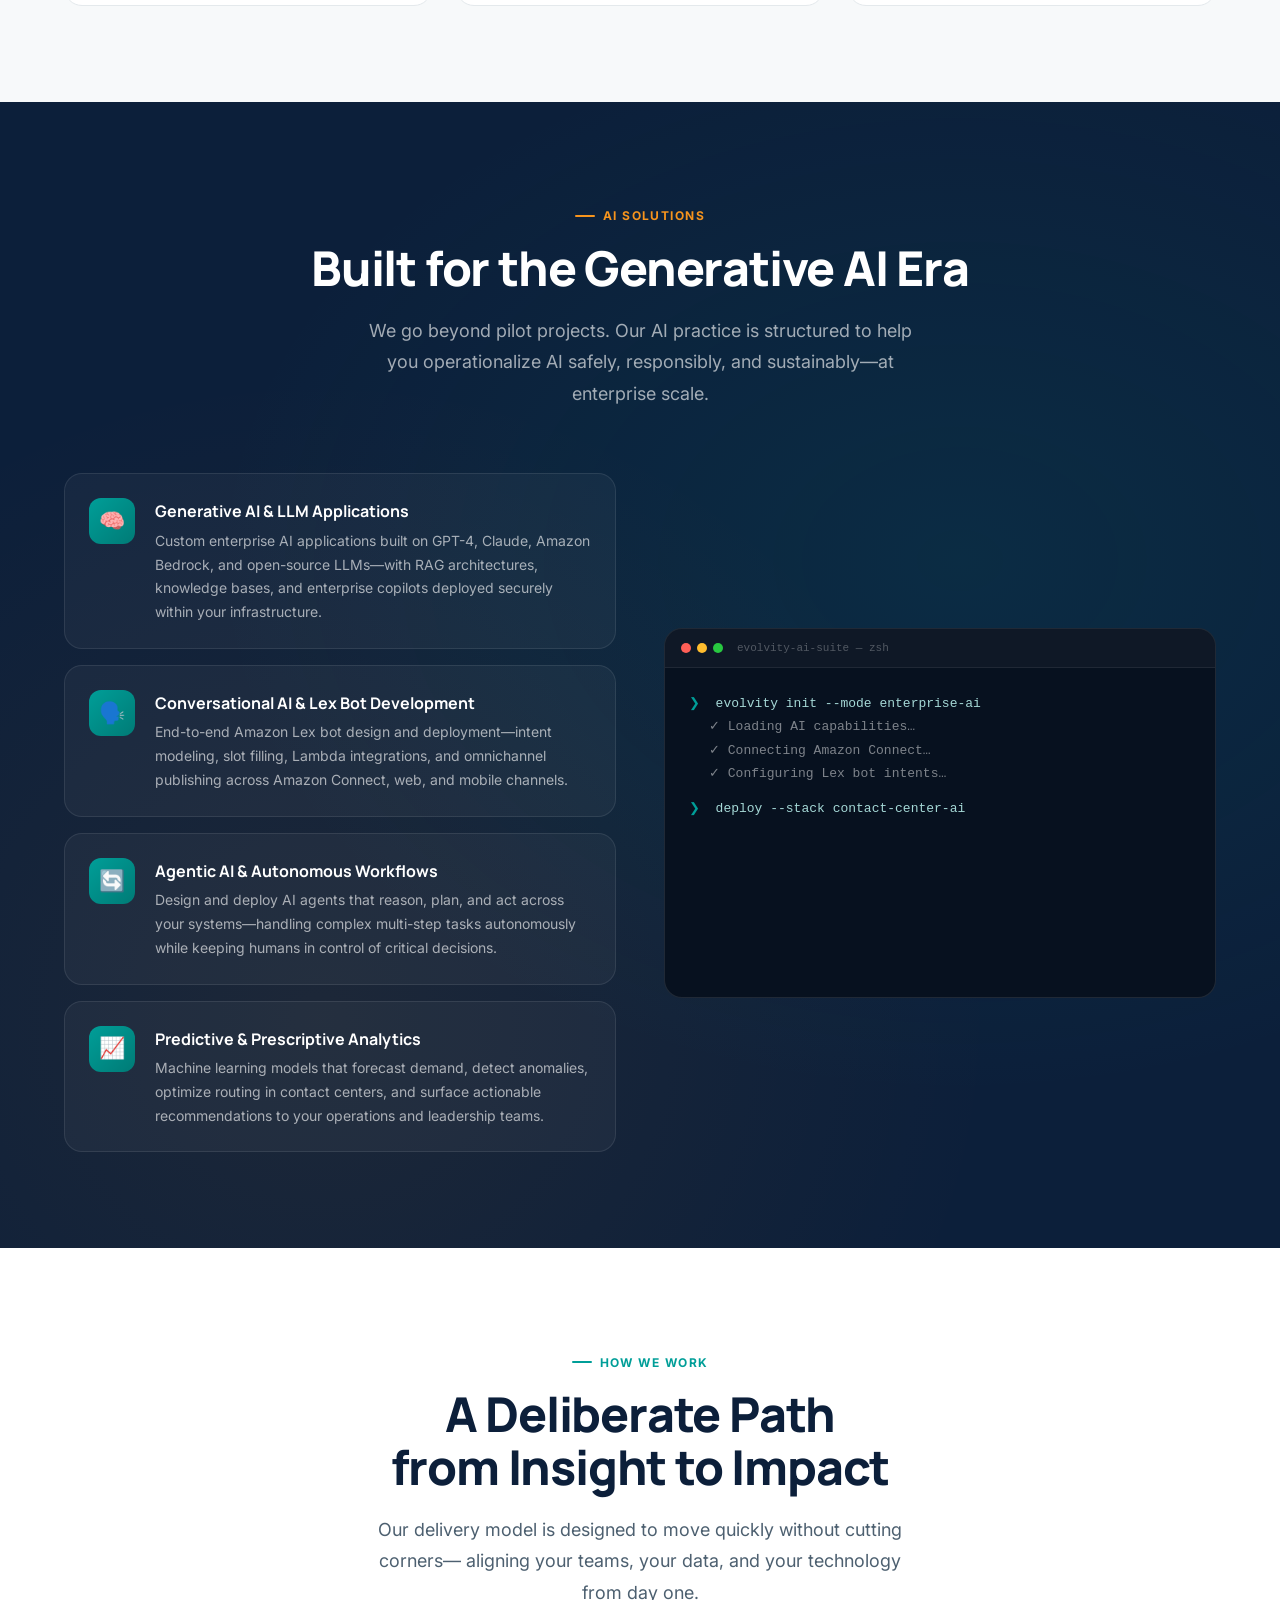
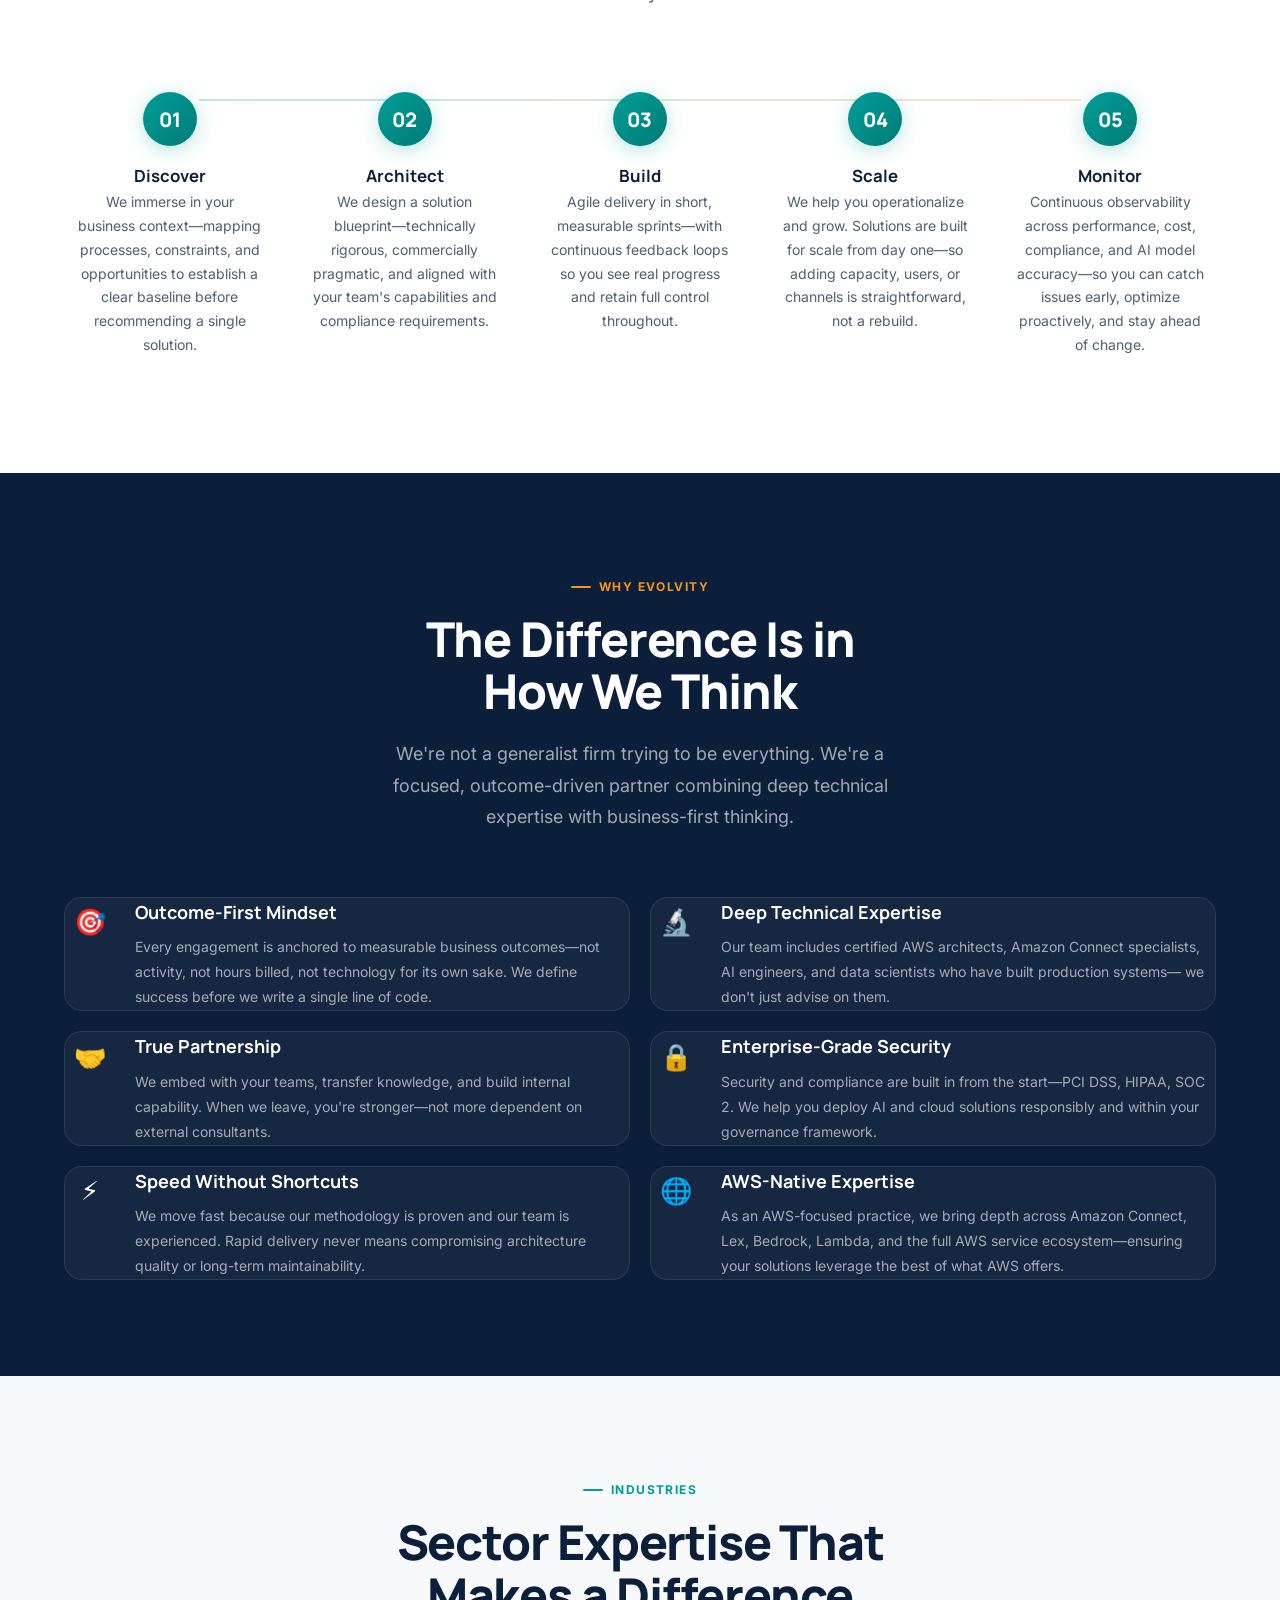
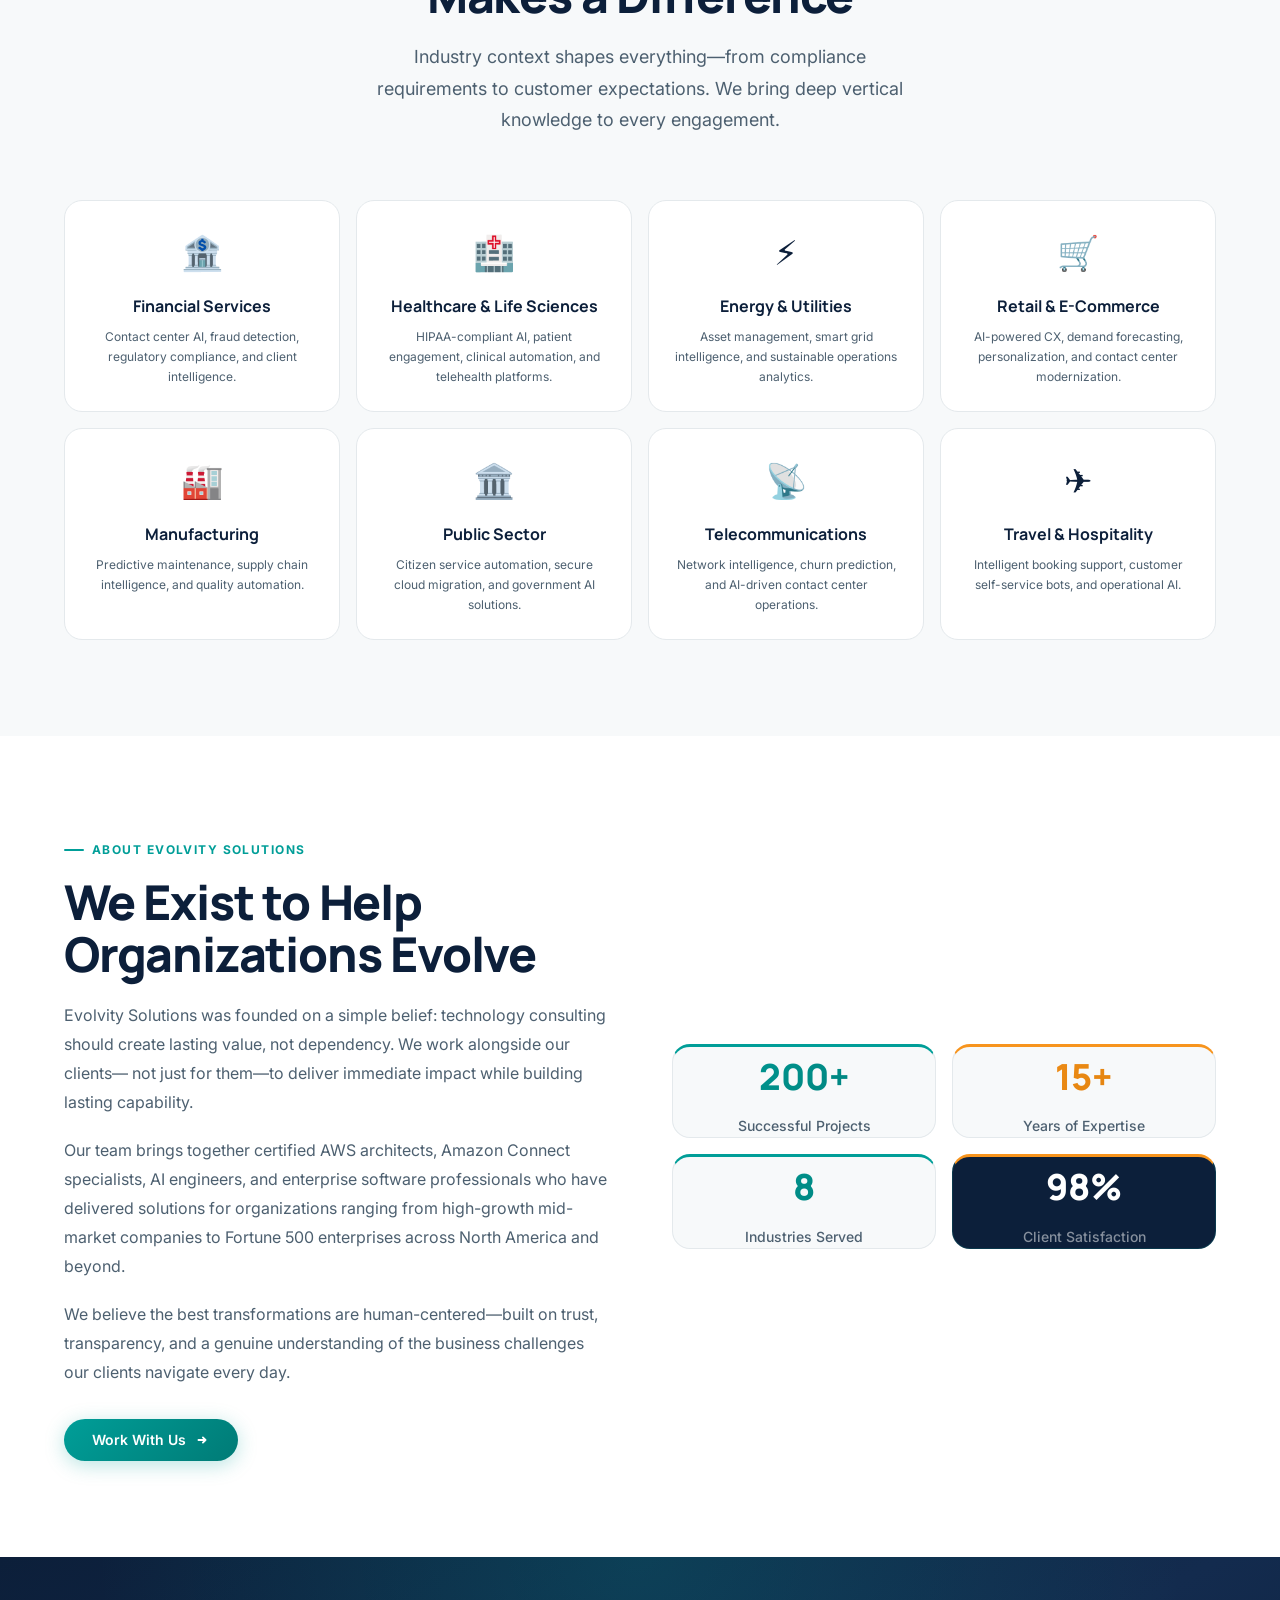
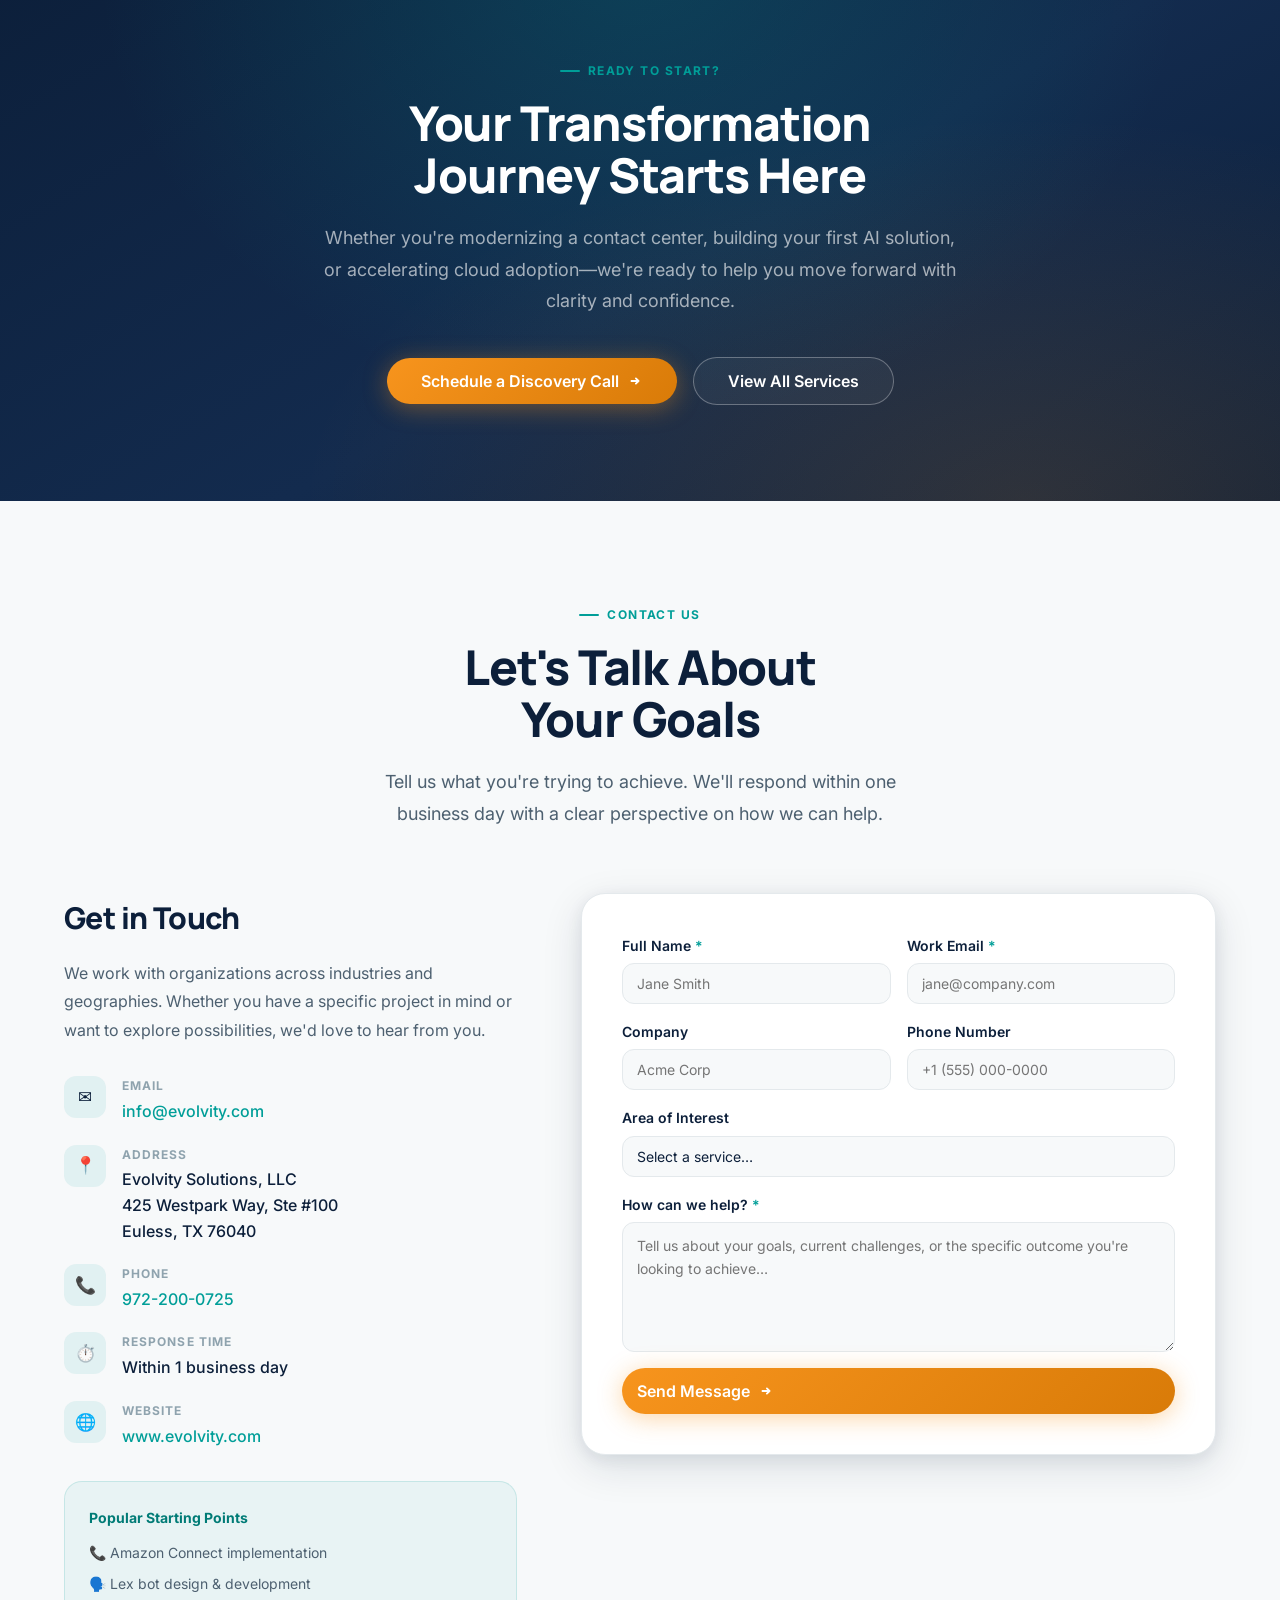
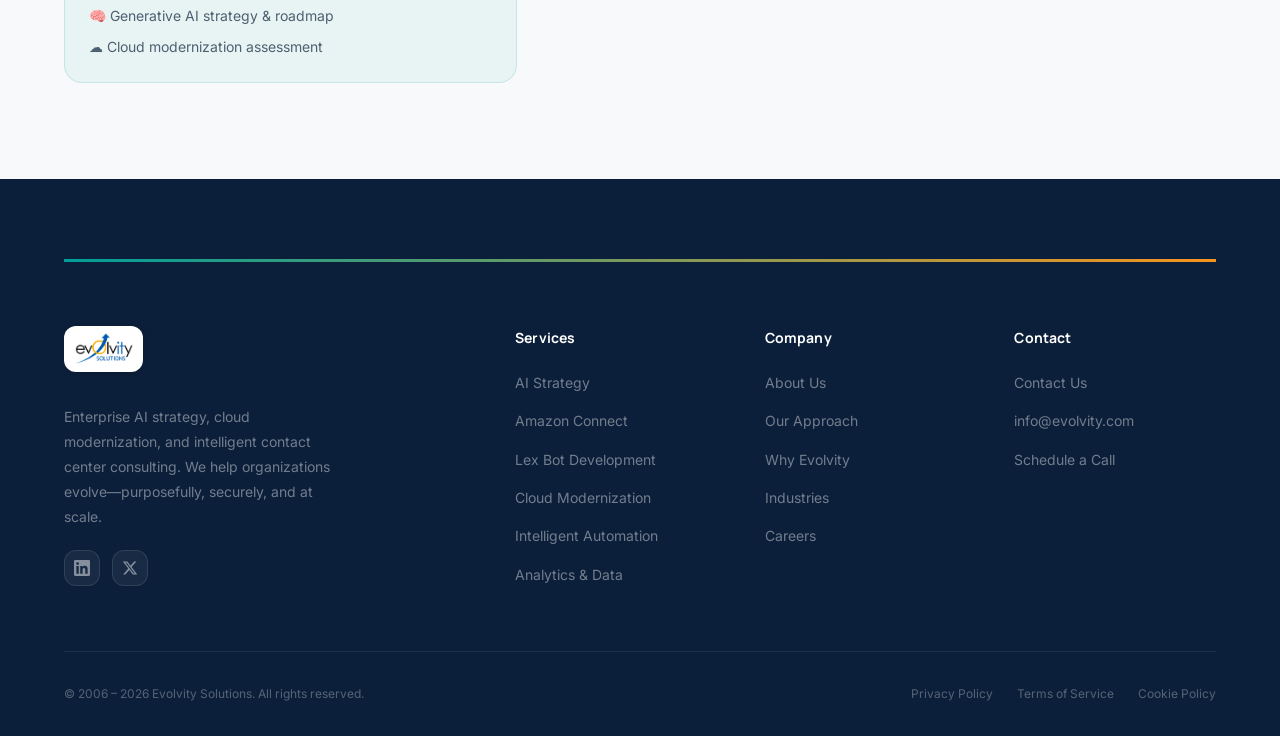
==== commit 093c6e0f: "Hero layout: typed text on own line, right-align card, top-align columns - Put typed text on its own" ====
--- a/index.html
+++ b/index.html
@@ -213,7 +213,8 @@
 
           <h1 class="hero__title" id="hero-heading">
             Elevating Enterprises<br />
-            Through <span class="typed-wrap"><span id="typed-text">AI-Powered Strategy</span></span>
+            Through<br />
+            <span class="typed-wrap"><span id="typed-text">AI-Powered Strategy</span></span>
           </h1>
 
           <p class="hero__description">
--- a/css/styles.css
+++ b/css/styles.css
@@ -526,7 +526,7 @@
   display: grid;
   grid-template-columns: 1fr 1fr;
   gap: var(--space-16);
-  align-items: center;
+  align-items: start;
   box-sizing: border-box;
 }
 
@@ -575,6 +575,8 @@
   letter-spacing: -0.03em;
   color: var(--white);
   margin-bottom: var(--space-6);
+  overflow-wrap: break-word;
+  word-break: break-word;
   /* Fixed height prevents scroll-jump when typed text changes length */
   min-height: calc(1.08em * 3);
 }
@@ -594,8 +596,9 @@
   font-size: var(--text-lg);
   line-height: 1.80;
   color: var(--text-inv-dim);
-  max-width: 490px;
+  max-width: 100%;
   margin-bottom: var(--space-10);
+  text-align: left;
 }
 
 .hero__actions {
@@ -625,7 +628,7 @@
   position: relative;
   display: flex;
   flex-direction: column;
-  align-items: stretch;
+  align-items: flex-end;
   justify-content: center;
   min-width: 0;
   overflow: hidden;
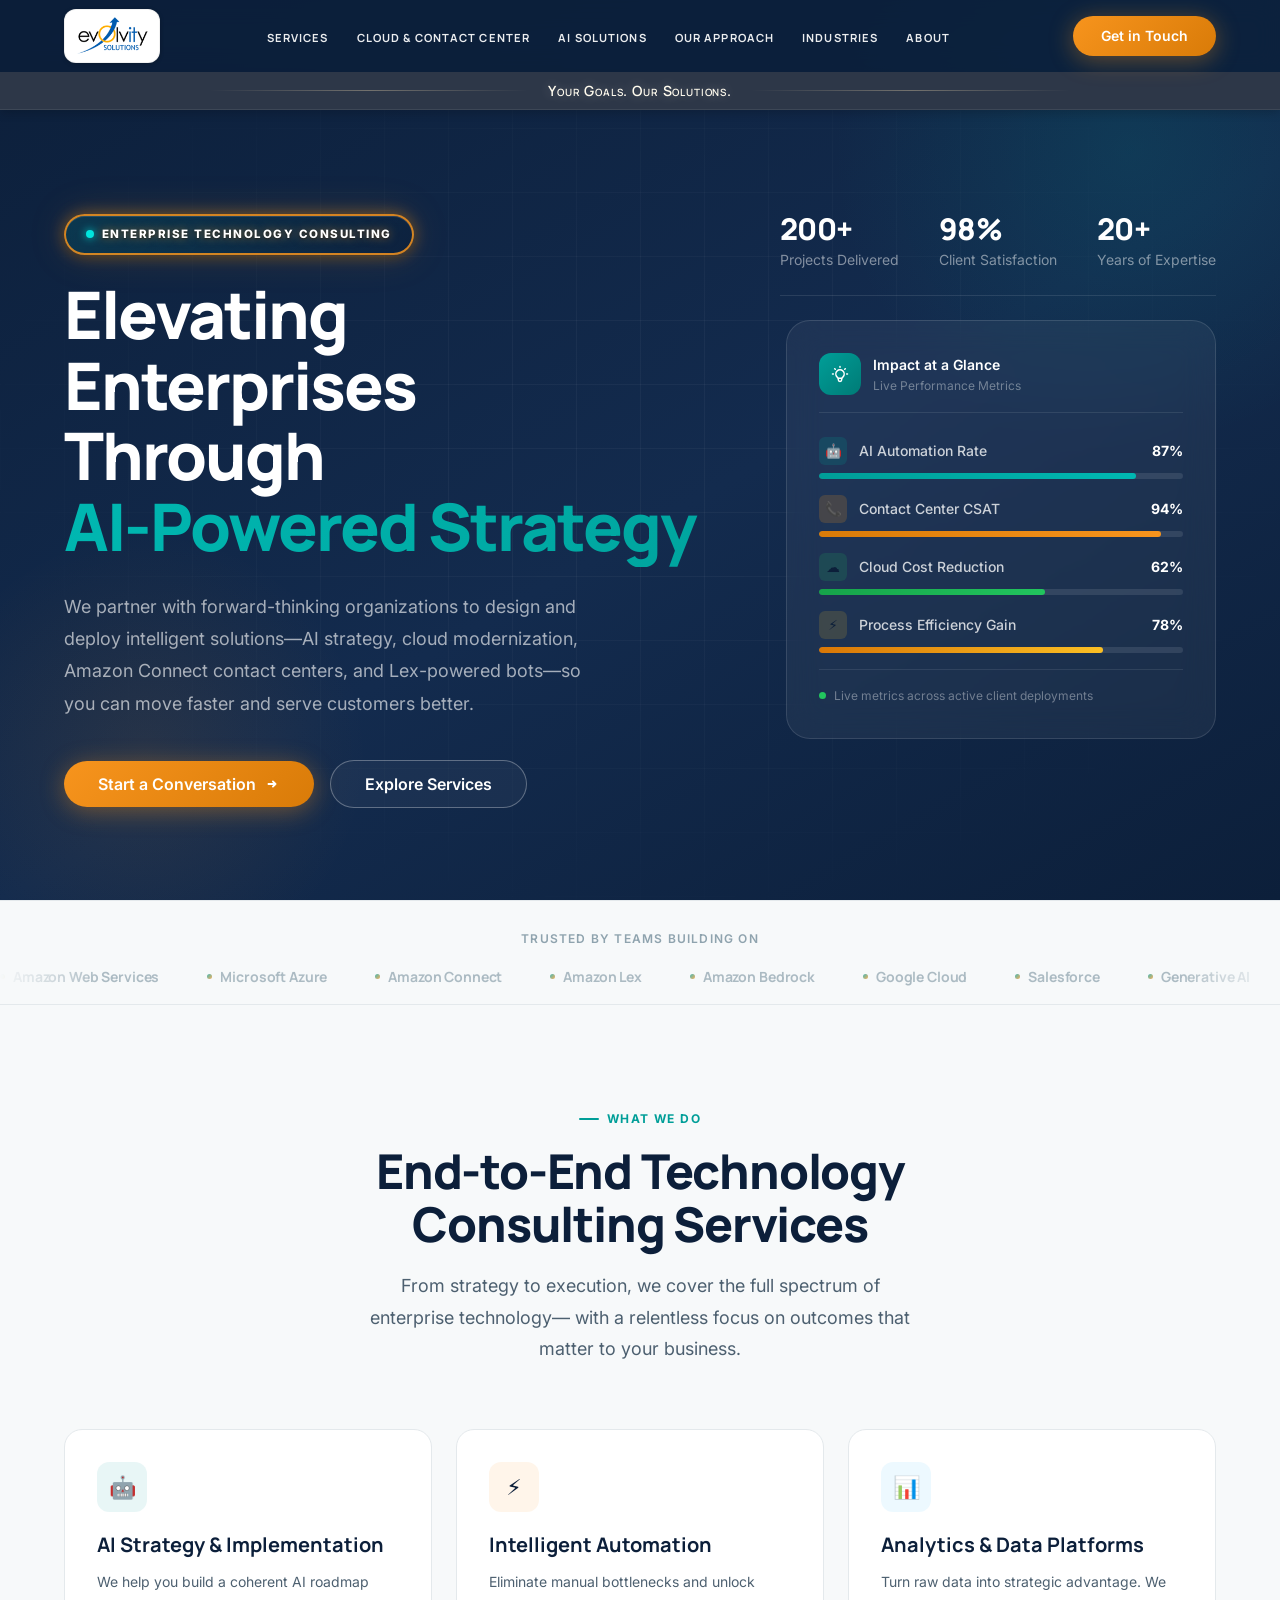
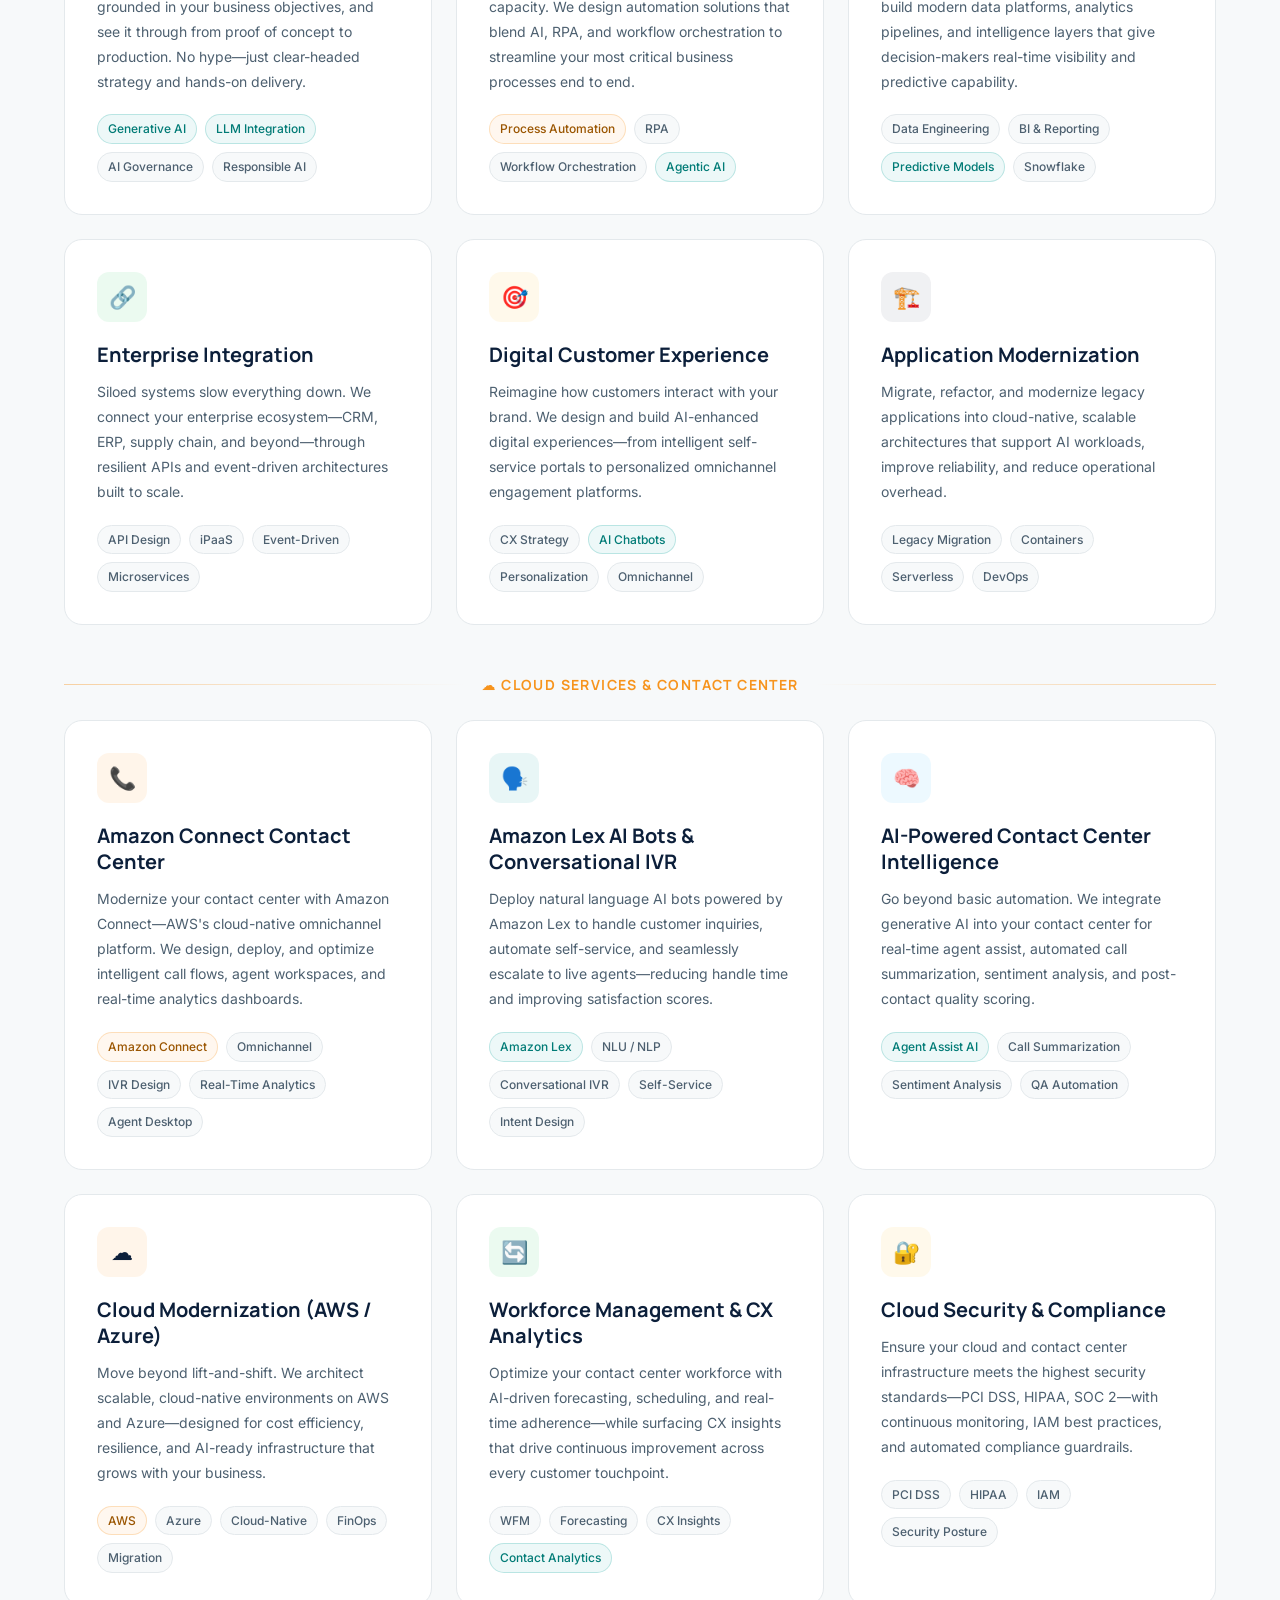
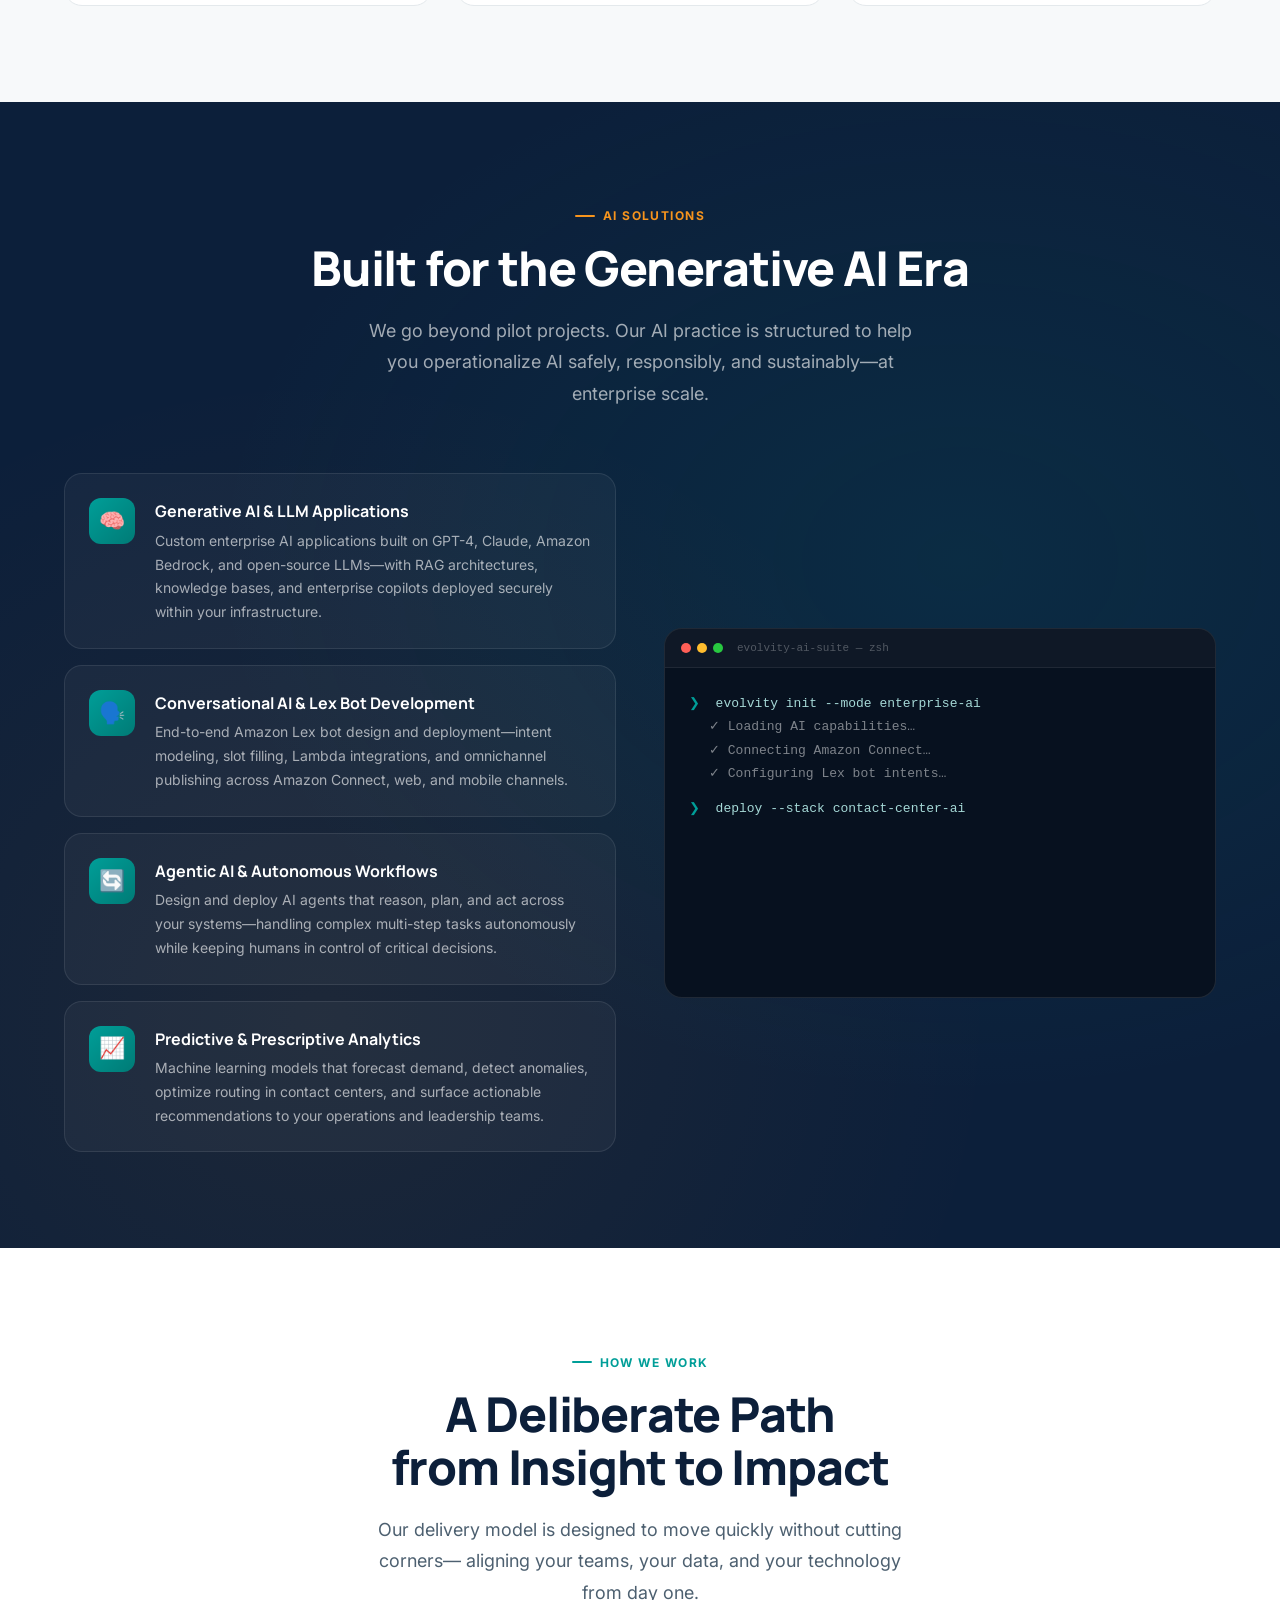
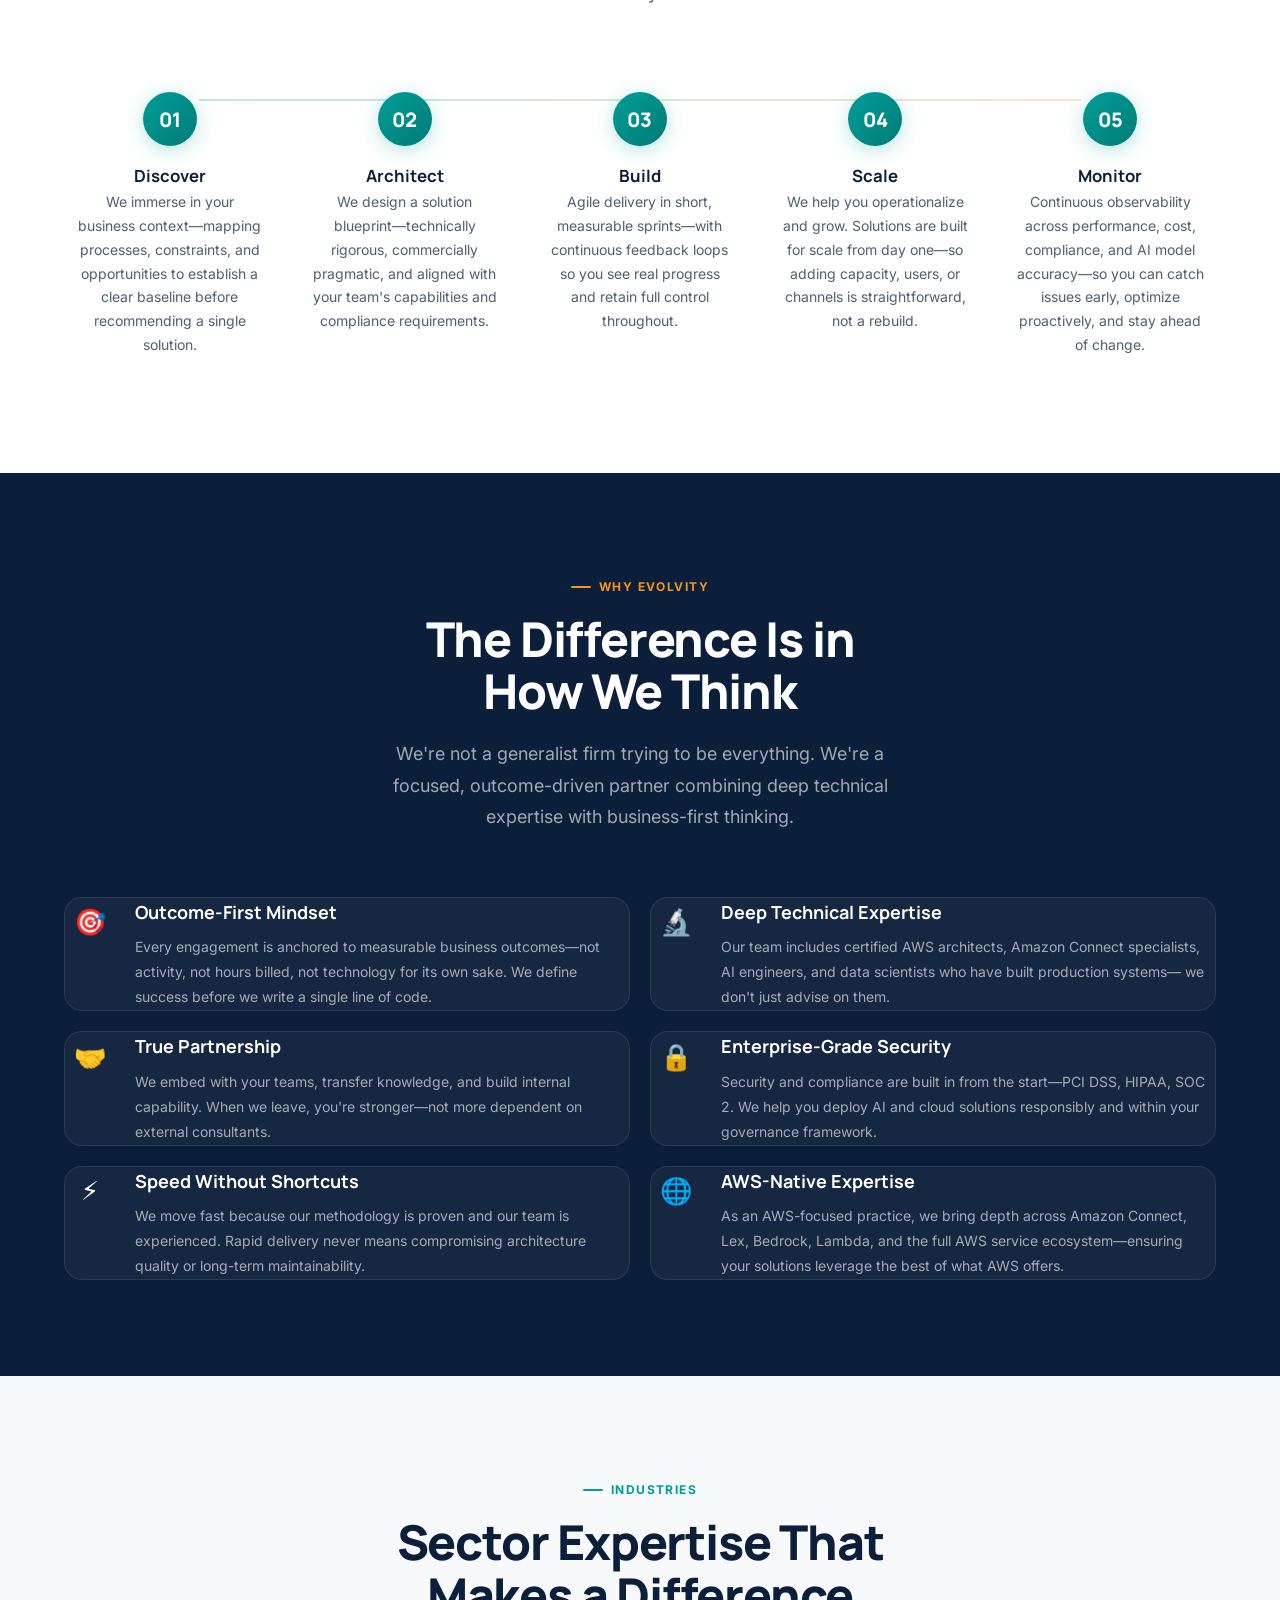
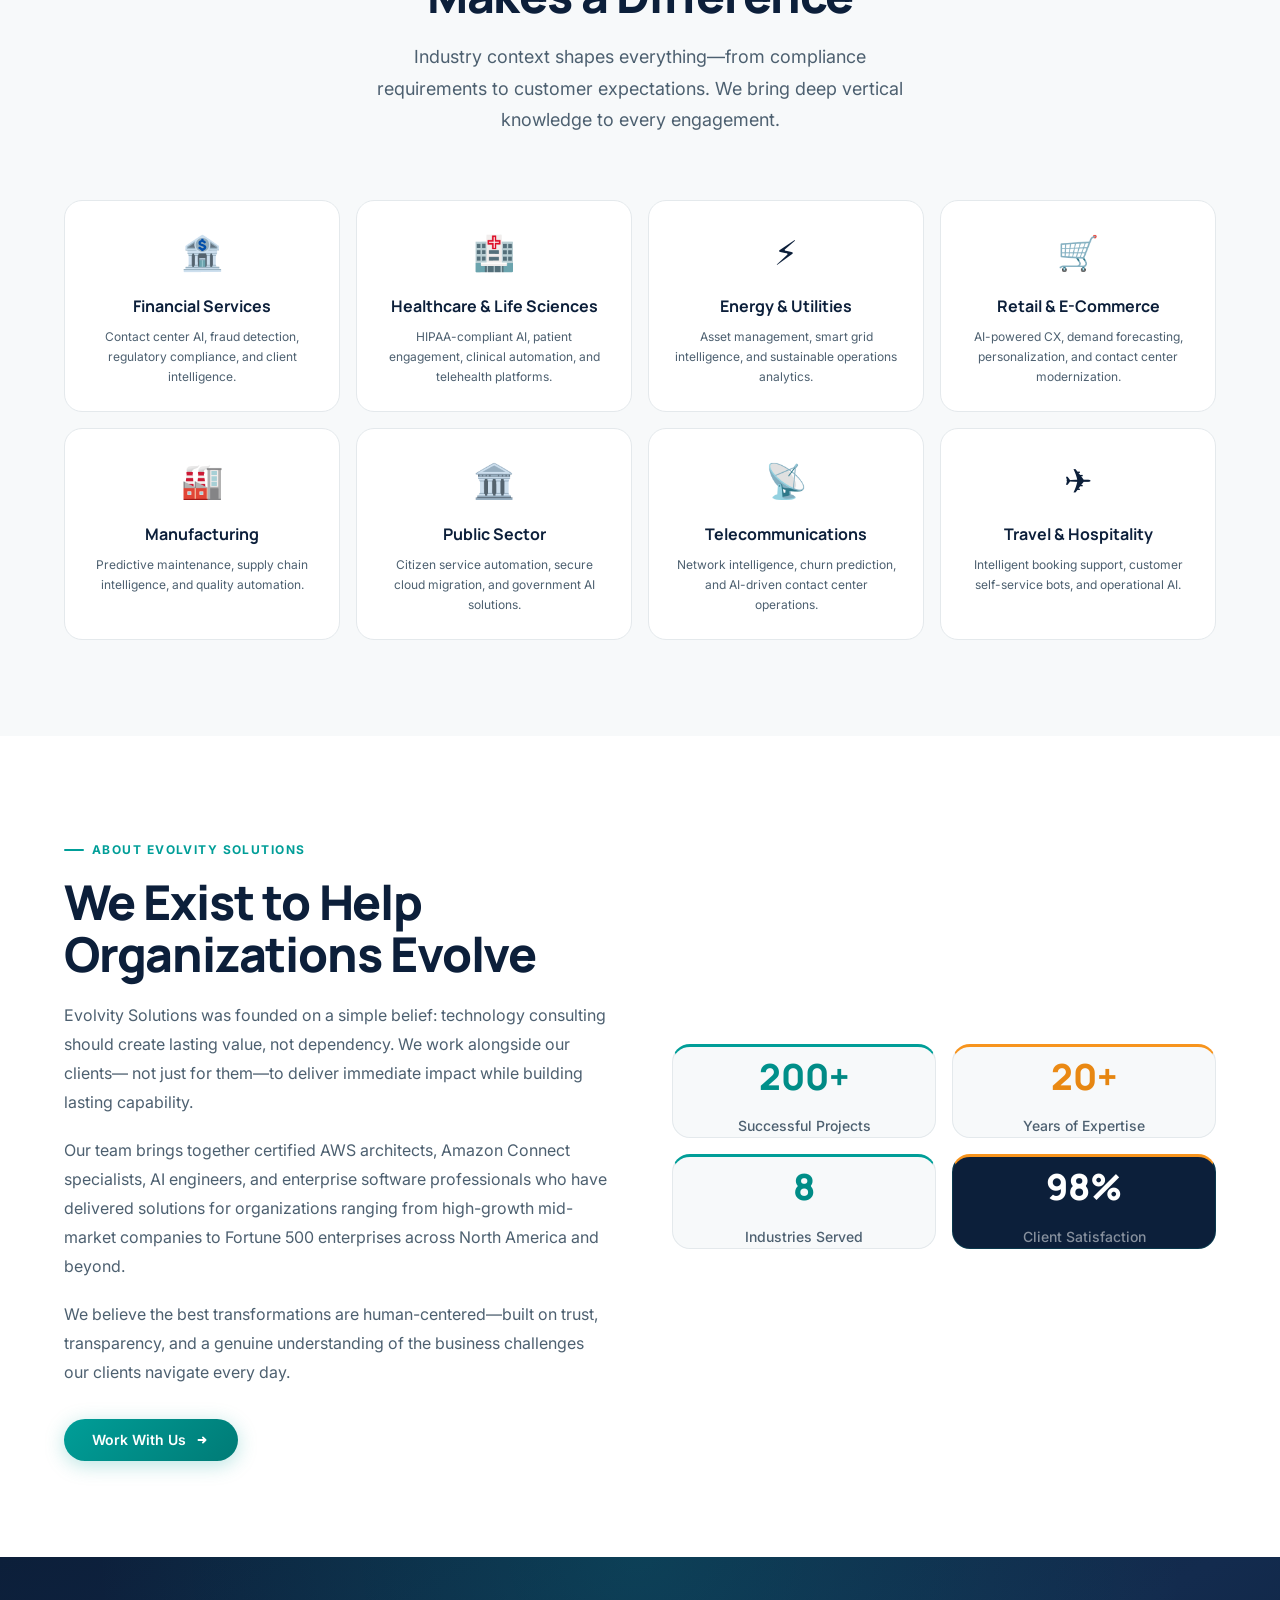
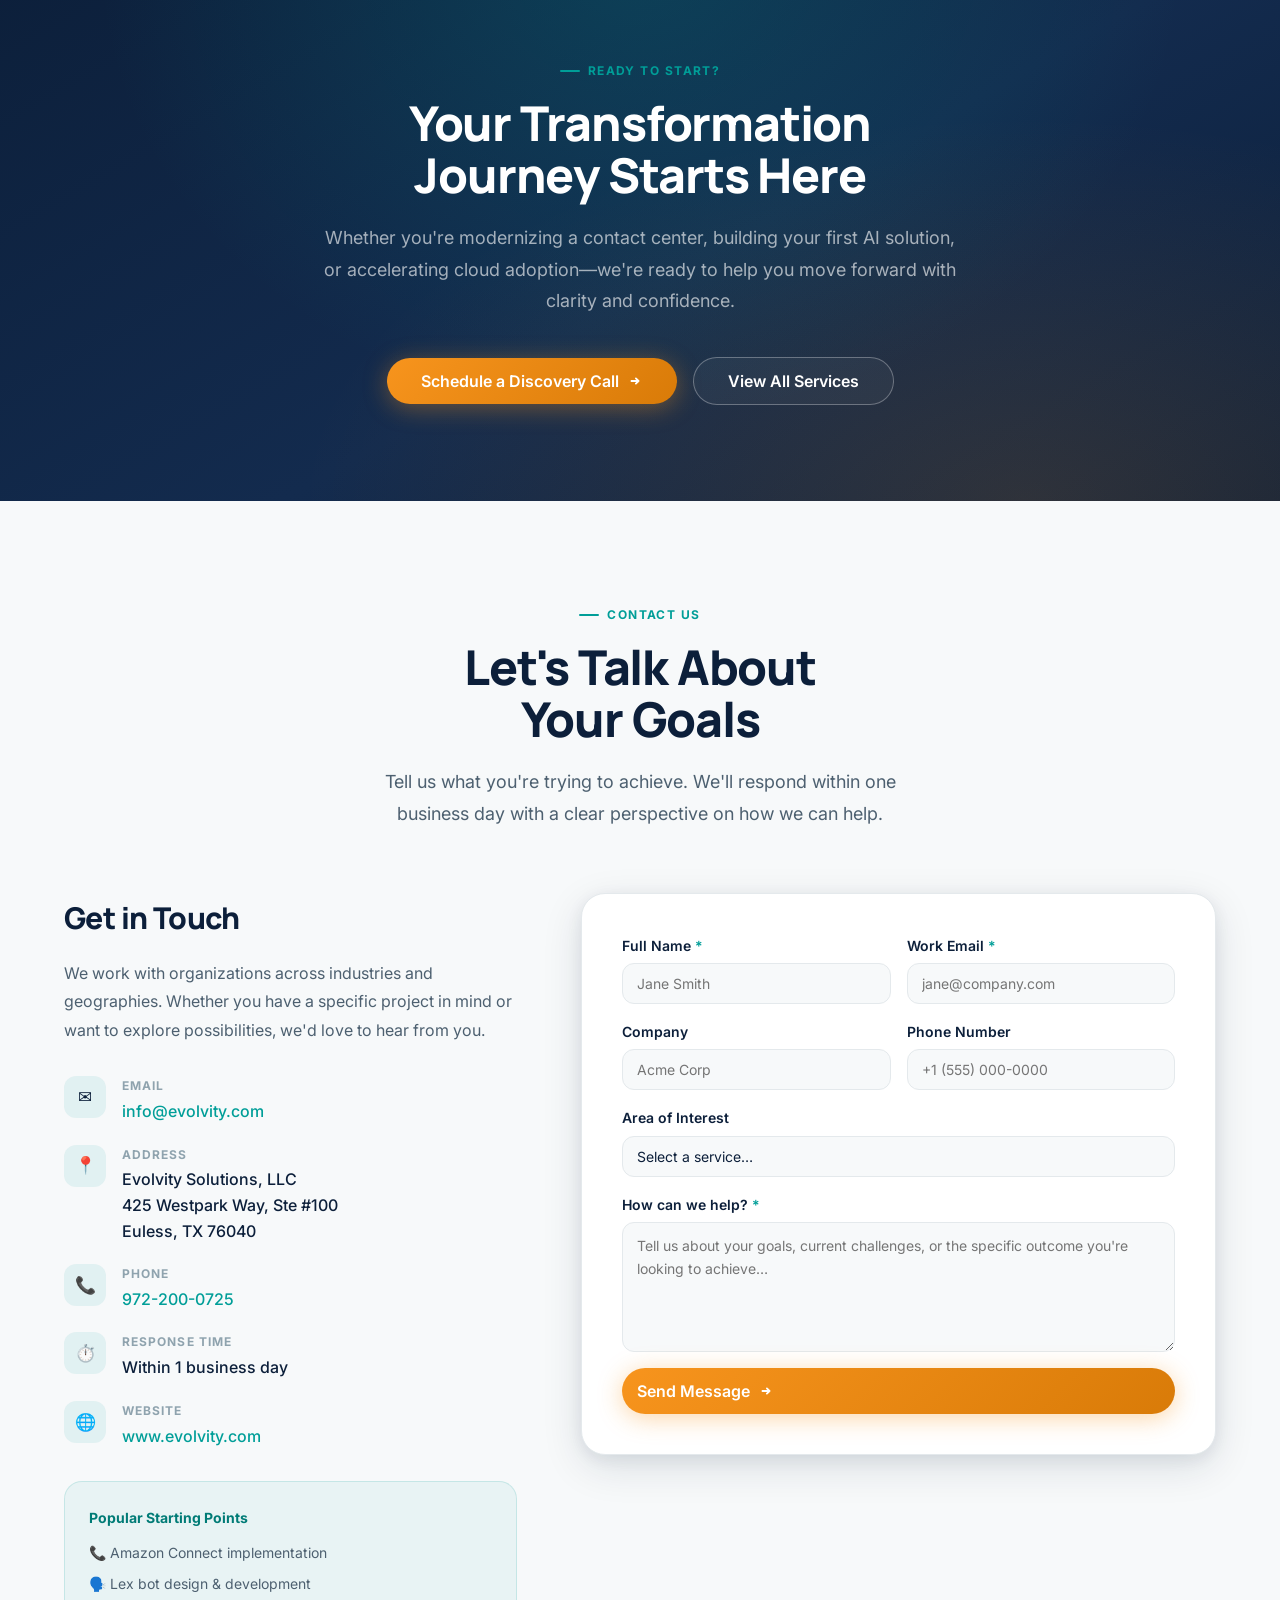
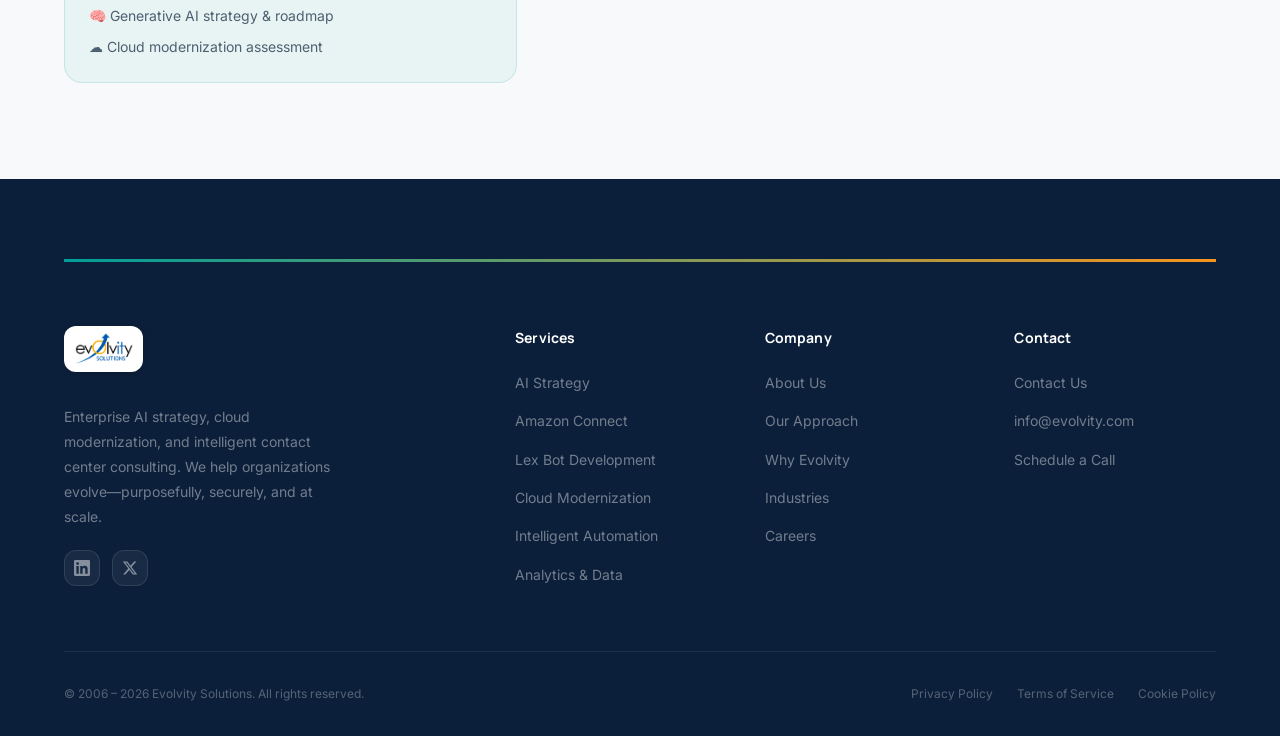
==== commit 789372a3: "Update years of expertise from 15+ to 20+ across all instances Co-Authored-By: Claude Sonnet 4.6 <no" ====
--- a/index.html
+++ b/index.html
@@ -8,7 +8,7 @@
   <!-- ═══ Primary SEO ═══ -->
   <title>Evolvity Solutions | AI Strategy, Amazon Connect &amp; Cloud Consulting</title>
   <meta name="description"
-        content="Evolvity Solutions delivers enterprise AI strategy, Amazon Connect contact center implementations, Amazon Lex chatbots, cloud modernization on AWS/Azure, and intelligent automation. 15+ years of expertise. 200+ projects." />
+        content="Evolvity Solutions delivers enterprise AI strategy, Amazon Connect contact center implementations, Amazon Lex chatbots, cloud modernization on AWS/Azure, and intelligent automation. 20+ years of expertise. 200+ projects." />
   <meta name="keywords"
         content="Amazon Connect consulting, Amazon Lex bot, AI strategy consulting, contact center AI, generative AI, cloud modernization, AWS consulting, intelligent automation, enterprise digital transformation, Evolvity Solutions" />
   <meta name="author" content="Evolvity Solutions" />
@@ -30,7 +30,7 @@
   <meta name="twitter:card"        content="summary_large_image" />
   <meta name="twitter:site"        content="@evolvity" />
   <meta name="twitter:title"       content="Evolvity Solutions | AI, Amazon Connect &amp; Cloud Consulting" />
-  <meta name="twitter:description" content="Enterprise AI strategy, Amazon Connect, Lex bots, and cloud modernization. 15+ years. 200+ projects." />
+  <meta name="twitter:description" content="Enterprise AI strategy, Amazon Connect, Lex bots, and cloud modernization. 20+ years. 200+ projects." />
   <meta name="twitter:image"       content="https://www.evolvity.com/images/og-image.png" />
 
   <!-- ═══ Geo / Local ═══ -->
@@ -49,7 +49,7 @@
   <link href="https://fonts.googleapis.com/css2?family=Inter:wght@300;400;500;600;700&family=Manrope:wght@400;500;600;700;800&display=swap" rel="stylesheet" />
 
   <!-- ═══ Styles ═══ -->
-  <link rel="stylesheet" href="css/styles.css" />
+  <link rel="stylesheet" href="css/styles_v1.css" />
 
   <!-- ═══ Schema.org Structured Data ═══ -->
   <script type="application/ld+json">
@@ -992,7 +992,7 @@
                 <div style="font-size:var(--text-sm); color:var(--clr-text-secondary); font-weight:500;">Successful Projects</div>
               </div>
               <div style="background:var(--clr-bg); border:1px solid var(--clr-border); border-radius:var(--radius-lg); padding:var(--space-7); text-align:center; border-top:3px solid var(--clr-orange);">
-                <div style="font-family:var(--font-display); font-size:var(--text-4xl); font-weight:800; background:var(--grad-orange); -webkit-background-clip:text; -webkit-text-fill-color:transparent; background-clip:text; margin-bottom:var(--space-2);">15+</div>
+                <div style="font-family:var(--font-display); font-size:var(--text-4xl); font-weight:800; background:var(--grad-orange); -webkit-background-clip:text; -webkit-text-fill-color:transparent; background-clip:text; margin-bottom:var(--space-2);">20+</div>
                 <div style="font-size:var(--text-sm); color:var(--clr-text-secondary); font-weight:500;">Years of Expertise</div>
               </div>
               <div style="background:var(--clr-bg); border:1px solid var(--clr-border); border-radius:var(--radius-lg); padding:var(--space-7); text-align:center; border-top:3px solid var(--clr-teal);">
@@ -1297,7 +1297,7 @@
   </button>
 
   <!-- Deferred script -->
-  <script src="js/main.js" defer></script>
+  <script src="js/main_v1.js" defer></script>
 
 </body>
 </html>
--- a/css/styles_v1.css
+++ b/css/styles_v1.css
@@ -0,0 +1,1519 @@
+/* ==========================================================================
+   Evolvity Solutions – Design System v3
+   ─────────────────────────────────────────────────────────────────────────
+   Palette derived from logo:
+     Teal   #009E98  ← "ev" wordmark
+     Orange #F7941D  ← upward arrow accent
+     Navy   #0C1F3A  ← "lvity SOLUTIONS" text / unified dark
+
+   Design principles:
+     • One unified dark tone across all dark surfaces (no more 3 different darks)
+     • Teal as a purposeful accent, not a background wash
+     • Orange reserved for CTAs and primary highlights
+     • Clean warm-neutral off-whites (not teal-tinted)
+     • Generous whitespace, clear section contrast
+   ========================================================================== */
+
+/* ---------- Google Fonts ---------- */
+@import url('https://fonts.googleapis.com/css2?family=Inter:wght@300;400;500;600;700&family=Manrope:wght@400;500;600;700;800&display=swap');
+
+/* ══════════════════════════════════════════════════════════════════════════
+   DESIGN TOKENS
+══════════════════════════════════════════════════════════════════════════ */
+:root {
+  /* ── Core Brand (from logo) ── */
+  --teal:         #009E98;   /* "ev" wordmark — primary brand teal */
+  --teal-dark:    #007B76;   /* pressed / gradient end */
+  --teal-light:   #00B8B2;   /* hover / lighter accents */
+  --orange:       #F7941D;   /* logo arrow — CTA, highlights */
+  --orange-dark:  #D97B08;   /* pressed orange */
+
+  /* ── Unified Dark (ONE color family for all dark surfaces) ── */
+  --navy:         #0C1F3A;   /* nav, hero, dark sections, footer — ALL the same */
+  --navy-mid:     #132B4E;   /* subtle variant for hero gradient depth */
+  --navy-light:   #1A3660;   /* lightest navy — used in gradients only */
+
+  /* ── Neutral Surface ── */
+  --white:        #FFFFFF;
+  --bg-subtle:    #F7F9FA;   /* barely-there off-white — warm neutral, NOT teal */
+  --bg-card:      #FFFFFF;
+  --border:       #E4E9EC;   /* neutral gray border */
+  --border-mid:   #D0D8DC;   /* slightly stronger border */
+
+  /* ── Text ── */
+  --text-900:     #0C1F3A;   /* headings — same as navy */
+  --text-600:     #4D6070;   /* body copy — warm slate, readable */
+  --text-400:     #8FA3AE;   /* muted / captions */
+  --text-inv:     #FFFFFF;   /* text on dark backgrounds */
+  --text-inv-dim: rgba(255,255,255,0.62);  /* secondary on dark */
+
+  /* ── Semantic Tokens (map brand → use) ── */
+  --clr-navy:        var(--navy);
+  --clr-navy-light:  var(--navy-light);
+  --clr-teal:        var(--teal);
+  --clr-teal-dark:   var(--teal-dark);
+  --clr-teal-mid:    var(--teal-light);
+  --clr-orange:      var(--orange);
+  --clr-orange-dark: var(--orange-dark);
+  --clr-white:       var(--white);
+  --clr-bg:          var(--bg-subtle);
+  --clr-surface:     var(--bg-card);
+  --clr-border:      var(--border);
+  --clr-border-dark: var(--border-mid);
+  --clr-text-primary:   var(--text-900);
+  --clr-text-secondary: var(--text-600);
+  --clr-text-muted:     var(--text-400);
+  --clr-text-inverse:   var(--text-inv);
+
+  /* ── Gradients ── */
+  --grad-brand:   linear-gradient(135deg, var(--teal) 0%, var(--teal-dark) 100%);
+  --grad-orange:  linear-gradient(135deg, var(--orange) 0%, var(--orange-dark) 100%);
+  /* Hero / dark sections all use the same navy family for visual consistency */
+  --grad-hero:    linear-gradient(150deg, var(--navy) 0%, var(--navy-mid) 55%, var(--navy) 100%);
+  --grad-card:    linear-gradient(160deg, #ffffff 0%, #f9fafb 100%);
+
+  /* ── Shadows — warm, not teal-tinted ── */
+  --shadow-sm:   0 1px 3px rgba(12,31,58,0.08),  0 1px 2px rgba(12,31,58,0.04);
+  --shadow-md:   0 4px 16px rgba(12,31,58,0.10), 0 2px 6px rgba(12,31,58,0.05);
+  --shadow-lg:   0 12px 40px rgba(12,31,58,0.12), 0 4px 16px rgba(12,31,58,0.07);
+  --shadow-xl:   0 24px 64px rgba(12,31,58,0.15), 0 8px 24px rgba(12,31,58,0.08);
+  --shadow-teal: 0 4px 20px rgba(0,158,152,0.28);
+  --shadow-orange: 0 4px 24px rgba(247,148,29,0.38);
+
+  /* ── Typography ── */
+  --font-ui:      'Inter', system-ui, -apple-system, sans-serif;
+  --font-display: 'Manrope', system-ui, -apple-system, sans-serif;
+
+  /* Scale */
+  --text-xs:   0.75rem;
+  --text-sm:   0.875rem;
+  --text-base: 1rem;
+  --text-lg:   1.125rem;
+  --text-xl:   1.25rem;
+  --text-2xl:  1.5rem;
+  --text-3xl:  1.875rem;
+  --text-4xl:  2.25rem;
+  --text-5xl:  3rem;
+
+  /* ── Spacing ── */
+  --space-1: .25rem;  --space-2: .5rem;   --space-3: .75rem;
+  --space-4: 1rem;    --space-5: 1.25rem; --space-6: 1.5rem;
+  --space-8: 2rem;    --space-10: 2.5rem; --space-12: 3rem;
+  --space-16: 4rem;   --space-20: 5rem;   --space-24: 6rem;
+
+  /* ── Radius ── */
+  --radius-sm:   6px;
+  --radius-md:   12px;
+  --radius-lg:   18px;
+  --radius-xl:   24px;
+  --radius-full: 9999px;
+
+  /* ── Transitions ── */
+  --ease-out:    cubic-bezier(0.16, 1, 0.3, 1);
+  --duration-base: 250ms;
+  --duration-slow: 400ms;
+
+  /* ── Layout ── */
+  --container-max:   1200px;
+  --nav-height:      72px;
+  --banner-height:   34px;
+}
+
+/* ══════════════════════════════════════════════════════════════════════════
+   RESET & BASE
+══════════════════════════════════════════════════════════════════════════ */
+*, *::before, *::after { box-sizing: border-box; margin: 0; padding: 0; }
+
+html {
+  scroll-behavior: smooth;
+  -webkit-font-smoothing: antialiased;
+  -moz-osx-font-smoothing: grayscale;
+  overflow-x: hidden;
+  max-width: 100%;
+}
+
+body {
+  font-family: var(--font-ui);
+  font-size: var(--text-base);
+  line-height: 1.65;
+  color: var(--text-900);
+  background: var(--white);
+  overflow-x: hidden;
+}
+
+img  { max-width: 100%; height: auto; display: block; }
+a    { color: inherit; text-decoration: none; }
+ul, ol { list-style: none; }
+button { cursor: pointer; border: none; background: none; font-family: inherit; }
+
+/* ══════════════════════════════════════════════════════════════════════════
+   LAYOUT UTILITIES
+══════════════════════════════════════════════════════════════════════════ */
+.container {
+  width: 100%;
+  max-width: var(--container-max);
+  margin: 0 auto;
+  padding: 0 var(--space-6);
+}
+
+/* Section rhythm */
+.section          { padding: var(--space-24) 0; }
+.section--dark    { background: var(--navy);    color: var(--text-inv); }
+.section--tinted  { background: var(--bg-subtle); }
+
+/* Section header block */
+.section__header {
+  text-align: center;
+  max-width: 660px;
+  margin: 0 auto var(--space-16);
+}
+
+/* Eyebrow label */
+.section__eyebrow {
+  display: inline-flex;
+  align-items: center;
+  gap: var(--space-2);
+  font-size: var(--text-xs);
+  font-weight: 700;
+  letter-spacing: 0.12em;
+  text-transform: uppercase;
+  color: var(--teal);
+  margin-bottom: var(--space-4);
+}
+.section__eyebrow::before {
+  content: '';
+  display: block;
+  width: 20px; height: 2px;
+  background: var(--teal);
+  border-radius: var(--radius-full);
+  flex-shrink: 0;
+}
+.section--dark .section__eyebrow        { color: var(--orange); }
+.section--dark .section__eyebrow::before{ background: var(--orange); }
+
+/* Section title */
+.section__title {
+  font-family: var(--font-display);
+  font-size: clamp(var(--text-3xl), 4vw, var(--text-5xl));
+  font-weight: 800;
+  line-height: 1.1;
+  letter-spacing: -0.025em;
+  color: var(--text-900);
+  margin-bottom: var(--space-5);
+}
+.section--dark .section__title { color: var(--white); }
+
+/* Section subtitle */
+.section__subtitle {
+  font-size: var(--text-lg);
+  line-height: 1.75;
+  color: var(--text-600);
+  max-width: 560px;
+  margin: 0 auto;
+}
+.section--dark .section__subtitle { color: var(--text-inv-dim); }
+
+/* Gradient text helpers */
+.text-gradient {
+  background: var(--grad-brand);
+  -webkit-background-clip: text;
+  -webkit-text-fill-color: transparent;
+  background-clip: text;
+}
+.text-orange {
+  background: var(--grad-orange);
+  -webkit-background-clip: text;
+  -webkit-text-fill-color: transparent;
+  background-clip: text;
+}
+
+/* ══════════════════════════════════════════════════════════════════════════
+   BUTTONS
+══════════════════════════════════════════════════════════════════════════ */
+.btn {
+  display: inline-flex;
+  align-items: center;
+  gap: var(--space-2);
+  padding: 13px 28px;
+  font-family: var(--font-ui);
+  font-size: var(--text-sm);
+  font-weight: 600;
+  line-height: 1;
+  border-radius: var(--radius-full);
+  transition: all var(--duration-base) var(--ease-out);
+  white-space: nowrap;
+  cursor: pointer;
+}
+
+/* Orange — primary CTA (matches the logo arrow) */
+.btn--primary {
+  background: var(--grad-orange);
+  color: var(--white);
+  box-shadow: var(--shadow-orange);
+}
+.btn--primary:hover  { transform: translateY(-2px); box-shadow: 0 10px 32px rgba(247,148,29,0.50); }
+.btn--primary:active { transform: none; }
+
+/* Teal — secondary CTA */
+.btn--teal {
+  background: var(--grad-brand);
+  color: var(--white);
+  box-shadow: var(--shadow-teal);
+}
+.btn--teal:hover  { transform: translateY(-2px); box-shadow: 0 10px 32px rgba(0,158,152,0.42); }
+.btn--teal:active { transform: none; }
+
+/* Outline on light */
+.btn--outline {
+  border: 1.5px solid rgba(0,158,152,0.45);
+  color: var(--teal);
+  background: transparent;
+}
+.btn--outline:hover {
+  border-color: var(--teal);
+  background: rgba(0,158,152,0.06);
+  transform: translateY(-1px);
+}
+
+/* Outline on dark */
+.btn--outline-white {
+  border: 1.5px solid rgba(255,255,255,0.30);
+  color: var(--white);
+  background: rgba(255,255,255,0.04);
+}
+.btn--outline-white:hover {
+  border-color: rgba(255,255,255,0.65);
+  background: rgba(255,255,255,0.10);
+  transform: translateY(-1px);
+}
+
+.btn--lg { padding: 15px 34px; font-size: var(--text-base); }
+
+.btn .btn__icon {
+  width: 16px; height: 16px;
+  transition: transform var(--duration-base) var(--ease-out);
+  flex-shrink: 0;
+}
+.btn:hover .btn__icon { transform: translateX(3px); }
+
+/* ══════════════════════════════════════════════════════════════════════════
+   NAVIGATION
+   — single dark navy, no more mismatched indigo-blue —
+══════════════════════════════════════════════════════════════════════════ */
+.nav {
+  position: fixed;
+  top: 0; left: 0; right: 0;
+  z-index: 1000;
+  height: var(--nav-height);
+  /* Start semi-transparent so the hero blends naturally */
+  background: rgba(12, 31, 58, 0.82);
+  backdrop-filter: blur(12px);
+  -webkit-backdrop-filter: blur(12px);
+  transition: background var(--duration-slow) var(--ease-out),
+              box-shadow  var(--duration-slow) var(--ease-out),
+              border-color var(--duration-slow) var(--ease-out);
+}
+
+/* Solid when scrolled — same navy as hero/dark sections */
+.nav.nav--scrolled {
+  background: rgba(12, 31, 58, 0.98);
+  border-bottom: 2px solid var(--orange);  /* orange accent = logo arrow */
+  box-shadow: 0 4px 40px rgba(0,0,0,0.35);
+}
+
+.nav__inner {
+  display: flex;
+  align-items: center;
+  justify-content: space-between;
+  height: 100%;
+  max-width: var(--container-max);
+  margin: 0 auto;
+  padding: 0 var(--space-6);
+}
+
+/* ── Logo ──
+   GIF has white background → give it a deliberate white pill mount.
+   This is the correct professional fix; many brands do this on dark navbars.
+   The white pill looks intentional, not accidental.                         */
+.nav__logo {
+  display: flex;
+  align-items: center;
+  gap: var(--space-3);
+  text-decoration: none;
+  flex-shrink: 0;
+}
+
+.nav__logo-pill {
+  background: #ffffff;
+  border-radius: var(--radius-md);
+  padding: 5px 12px;
+  display: inline-flex;
+  align-items: center;
+  line-height: 0;
+  /* Subtle inner shadow so the pill doesn't look flat against dark nav */
+  box-shadow: 0 1px 4px rgba(0,0,0,0.20), inset 0 0 0 1px rgba(0,0,0,0.06);
+}
+
+.nav__logo-img {
+  height: 44px;
+  width: auto;
+  object-fit: contain;
+  display: block;
+}
+
+/* Fallback mark when GIF is missing */
+.nav__logo-mark {
+  width: 38px; height: 38px;
+  background: var(--grad-brand);
+  border-radius: 10px;
+  display: flex;
+  align-items: center; justify-content: center;
+  font-family: var(--font-display);
+  font-weight: 800; font-size: var(--text-lg);
+  color: white;
+  flex-shrink: 0;
+}
+
+.nav__logo-text {
+  font-family: var(--font-display);
+  font-size: var(--text-xl);
+  font-weight: 800;
+  color: var(--white);
+  letter-spacing: -0.02em;
+}
+
+
+.nav__menu {
+  display: flex;
+  align-items: center;
+  gap: 20px;
+}
+
+.nav__link {
+  position: relative;
+  padding: 6px 4px;
+  font-family: var(--font-display);
+  font-size: 0.7rem;
+  font-weight: 700;
+  letter-spacing: 0.1em;
+  text-transform: uppercase;
+  color: rgba(255,255,255,0.92);
+  border-radius: 0;
+  transition: color var(--duration-base) var(--ease-out);
+}
+/* animated teal underline */
+.nav__link::after {
+  content: '';
+  position: absolute;
+  bottom: -2px; left: 0;
+  width: 100%; height: 2px;
+  background: linear-gradient(90deg, var(--teal), var(--orange));
+  border-radius: var(--radius-full);
+  transform: scaleX(0);
+  transform-origin: left;
+  transition: transform var(--duration-base) var(--ease-out);
+}
+.nav__link:hover,
+.nav__link--active {
+  color: var(--white);
+  background: none;
+}
+.nav__link:hover::after,
+.nav__link--active::after {
+  transform: scaleX(1);
+}
+
+.nav__cta { margin-left: var(--space-4); }
+
+/* Hamburger */
+.nav__hamburger {
+  display: none;
+  flex-direction: column;
+  gap: 5px;
+  padding: var(--space-2);
+  cursor: pointer;
+}
+.nav__hamburger span {
+  display: block;
+  width: 22px; height: 2px;
+  background: var(--white);
+  border-radius: var(--radius-full);
+  transition: all var(--duration-base) var(--ease-out);
+}
+
+/* ── Mobile Menu ── */
+.mobile-menu {
+  position: fixed;
+  top: calc(var(--nav-height) + var(--banner-height)); left: 0; right: 0; bottom: 0;
+  background: rgba(12, 31, 58, 0.98);
+  backdrop-filter: blur(20px);
+  z-index: 999;
+  display: flex; flex-direction: column;
+  align-items: center; justify-content: center;
+  gap: var(--space-3);
+  opacity: 0;
+  pointer-events: none;
+  transform: translateY(-10px);
+  transition: all var(--duration-slow) var(--ease-out);
+}
+.mobile-menu.is-open {
+  opacity: 1;
+  pointer-events: all;
+  transform: translateY(0);
+}
+.mobile-menu__link {
+  font-family: var(--font-display);
+  font-size: var(--text-2xl);
+  font-weight: 700;
+  color: rgba(255,255,255,0.80);
+  padding: var(--space-3) var(--space-8);
+  border-radius: var(--radius-md);
+  transition: all var(--duration-base) var(--ease-out);
+}
+.mobile-menu__link:hover {
+  color: var(--white);
+  background: rgba(255,255,255,0.07);
+}
+
+/* ══════════════════════════════════════════════════════════════════════════
+   HERO SECTION
+══════════════════════════════════════════════════════════════════════════ */
+.hero {
+  min-height: 100vh;
+  display: flex;
+  align-items: center;
+  background: var(--grad-hero);
+  position: relative;
+  overflow: hidden;
+  max-width: 100%;
+  padding-top: calc(var(--nav-height) + var(--banner-height) + 16px);
+}
+
+/* Subtle grid — less saturated than before */
+.hero__bg-grid {
+  position: absolute; inset: 0;
+  background-image:
+    linear-gradient(rgba(255,255,255,0.04) 1px, transparent 1px),
+    linear-gradient(90deg, rgba(255,255,255,0.04) 1px, transparent 1px);
+  background-size: 64px 64px;
+  mask-image: radial-gradient(ellipse at 50% 50%, black 20%, transparent 80%);
+}
+
+/* Teal glow orb — toned down */
+.hero__orb-1 {
+  position: absolute;
+  width: 600px; height: 600px; border-radius: 50%;
+  background: radial-gradient(circle, rgba(0,158,152,0.14) 0%, transparent 70%);
+  top: -150px; right: -150px;
+  pointer-events: none;
+}
+
+/* Orange glow orb — adds warmth without overwhelming */
+.hero__orb-2 {
+  position: absolute;
+  width: 450px; height: 450px; border-radius: 50%;
+  background: radial-gradient(circle, rgba(247,148,29,0.09) 0%, transparent 70%);
+  bottom: -80px; left: -80px;
+  pointer-events: none;
+}
+
+.hero__content {
+  position: relative; z-index: 2;
+  width: 100%;
+  max-width: var(--container-max);
+  margin: 0 auto;
+  padding: var(--space-12) var(--space-6);
+  display: grid;
+  grid-template-columns: 1fr 1fr;
+  gap: var(--space-16);
+  align-items: start;
+  box-sizing: border-box;
+}
+
+.hero__text {
+  min-width: 0;
+}
+
+/* Badge */
+.hero__badge {
+  display: inline-flex; align-items: center; gap: var(--space-2);
+  padding: 9px 20px;
+  background: linear-gradient(135deg, rgba(0,158,152,0.18) 0%, rgba(12,31,58,0.55) 100%);
+  border: 2px solid rgba(247,148,29,0.85);
+  border-radius: var(--radius-full);
+  font-size: 0.72rem; font-weight: 800;
+  letter-spacing: 0.13em; text-transform: uppercase;
+  color: #ffffff;
+  text-shadow: 0 0 10px rgba(247,148,29,0.6), 0 1px 2px rgba(0,0,0,0.5);
+  box-shadow: 0 0 16px rgba(247,148,29,0.45), 0 0 40px rgba(247,148,29,0.15), 0 2px 10px rgba(0,0,0,0.35), inset 0 1px 0 rgba(255,255,255,0.12);
+  margin-bottom: var(--space-6);
+  width: fit-content;
+  backdrop-filter: blur(6px);
+  transition: box-shadow 0.3s ease, transform 0.3s ease;
+}
+.hero__badge:hover {
+  box-shadow: 0 0 24px rgba(247,148,29,0.65), 0 0 56px rgba(247,148,29,0.22), 0 4px 16px rgba(0,0,0,0.4), inset 0 1px 0 rgba(255,255,255,0.18);
+  transform: translateY(-1px);
+}
+.hero__badge-dot {
+  width: 8px; height: 8px; border-radius: 50%;
+  background: #00e5de;
+  box-shadow: 0 0 8px rgba(0,229,222,0.9);
+  animation: pulse-dot 2.2s ease-in-out infinite;
+}
+@keyframes pulse-dot {
+  0%, 100% { opacity: 1; transform: scale(1); }
+  50%       { opacity: 0.45; transform: scale(0.65); }
+}
+
+/* Hero heading */
+.hero__title {
+  font-family: var(--font-display);
+  font-size: clamp(2.4rem, 5.2vw, 4.1rem);
+  font-weight: 800;
+  line-height: 1.08;
+  letter-spacing: -0.03em;
+  color: var(--white);
+  margin-bottom: var(--space-6);
+  overflow-wrap: break-word;
+  word-break: break-word;
+  /* Fixed height prevents scroll-jump when typed text changes length */
+  min-height: calc(1.08em * 3);
+}
+
+/* Typed text wrapper — locked width to prevent layout shift */
+.hero__title .typed-wrap {
+  display: inline-block;
+  background: linear-gradient(135deg, var(--teal-light) 0%, var(--teal) 100%);
+  -webkit-background-clip: text;
+  -webkit-text-fill-color: transparent;
+  background-clip: text;
+  min-height: 1.15em;
+  vertical-align: bottom;
+}
+
+.hero__description {
+  font-size: var(--text-lg);
+  line-height: 1.80;
+  color: var(--text-inv-dim);
+  max-width: 100%;
+  margin-bottom: var(--space-10);
+  text-align: left;
+}
+
+.hero__actions {
+  display: flex; align-items: center;
+  gap: var(--space-4); flex-wrap: wrap;
+}
+
+/* Stats row */
+.hero__stats {
+  display: flex;
+  gap: var(--space-10);
+  margin-bottom: var(--space-6);
+  padding-bottom: var(--space-6);
+  border-bottom: 1px solid rgba(255,255,255,0.10);
+  justify-content: center;
+}
+.hero__stat-value {
+  font-family: var(--font-display);
+  font-size: var(--text-3xl); font-weight: 800;
+  color: var(--white); letter-spacing: -0.02em;
+  line-height: 1; margin-bottom: 4px;
+}
+.hero__stat-label { font-size: var(--text-sm); color: rgba(255,255,255,0.48); }
+
+/* ── Hero visual card ── */
+.hero__visual {
+  position: relative;
+  display: flex;
+  flex-direction: column;
+  align-items: flex-end;
+  justify-content: center;
+  min-width: 0;
+  overflow: hidden;
+}
+
+.hero__visual-card {
+  background: rgba(255,255,255,0.05);
+  border: 1px solid rgba(255,255,255,0.12);
+  border-radius: var(--radius-xl);
+  padding: var(--space-8);
+  backdrop-filter: blur(16px);
+  width: 100%; max-width: 430px;
+  box-sizing: border-box;
+  position: relative;
+}
+
+.hero__visual-header {
+  display: flex; align-items: center; gap: var(--space-3);
+  margin-bottom: var(--space-6);
+  padding-bottom: var(--space-4);
+  border-bottom: 1px solid rgba(255,255,255,0.09);
+}
+
+.hero__visual-icon {
+  width: 42px; height: 42px; border-radius: var(--radius-md);
+  background: var(--grad-brand);
+  display: flex; align-items: center; justify-content: center;
+  flex-shrink: 0;
+}
+.hero__visual-icon svg { width: 20px; height: 20px; color: white; }
+
+.hero__visual-label { font-size: var(--text-sm); font-weight: 600; color: var(--white); }
+.hero__visual-sub   { font-size: var(--text-xs); color: rgba(255,255,255,0.38); }
+
+.ai-feature-list { display: flex; flex-direction: column; gap: var(--space-2); }
+
+.ai-feature-item {
+  display: flex; align-items: center; gap: var(--space-3);
+  padding: 10px 14px;
+  background: rgba(255,255,255,0.03);
+  border: 1px solid rgba(255,255,255,0.07);
+  border-radius: var(--radius-md);
+  transition: all var(--duration-base) var(--ease-out);
+}
+.ai-feature-item:hover {
+  background: rgba(0,158,152,0.09);
+  border-color: rgba(0,158,152,0.28);
+}
+
+.ai-feature-item__dot {
+  width: 7px; height: 7px; border-radius: 50%; flex-shrink: 0;
+}
+.ai-feature-item__dot--teal   { background: var(--teal-light); box-shadow: 0 0 8px rgba(0,184,178,0.7); }
+.ai-feature-item__dot--orange { background: var(--orange);     box-shadow: 0 0 8px rgba(247,148,29,0.7); }
+.ai-feature-item__dot--green  { background: #22C55E;           box-shadow: 0 0 7px rgba(34,197,94,0.6); }
+.ai-feature-item__dot--amber  { background: #FBBF24;           box-shadow: 0 0 7px rgba(251,191,36,0.6); }
+.ai-feature-item__dot--sky    { background: #38BDF8;           box-shadow: 0 0 7px rgba(56,189,248,0.6); }
+
+.ai-feature-item__text { font-size: var(--text-sm); color: rgba(255,255,255,0.78); font-weight: 500; }
+
+.ai-feature-item__badge {
+  margin-left: auto;
+  font-size: 10px; font-weight: 700;
+  padding: 2px 9px; border-radius: var(--radius-full); letter-spacing: 0.04em;
+}
+.ai-feature-item__badge--new {
+  background: rgba(34,197,94,0.14); color: #22C55E;
+  border: 1px solid rgba(34,197,94,0.28);
+}
+.ai-feature-item__badge--active {
+  background: rgba(0,158,152,0.14); color: var(--teal-light);
+  border: 1px solid rgba(0,158,152,0.28);
+}
+
+/* ══════════════════════════════════════════════════════════════════════════
+   SLOGAN BANNER
+══════════════════════════════════════════════════════════════════════════ */
+.slogan-banner {
+  position: fixed;
+  top: var(--nav-height);
+  left: 0; right: 0;
+  z-index: 999;
+  background: #2D3748;
+  padding: 7px 24px;
+  border-bottom: 1px solid rgba(255,255,255,0.08);
+  box-shadow: 0 2px 10px rgba(0,0,0,0.2);
+  transition: transform 0.3s ease, opacity 0.3s ease;
+}
+.slogan-banner--scrolled {
+  transform: translateY(-100%);
+  opacity: 0;
+  pointer-events: none;
+  background: rgba(12, 31, 58, 0.98);
+}
+
+.slogan-banner__inner {
+  display: flex;
+  align-items: center;
+  justify-content: center;
+  gap: 20px;
+  max-width: 860px;
+  margin: 0 auto;
+}
+.slogan-banner__text {
+  font-family: var(--font-display);
+  font-size: clamp(0.75rem, 1.4vw, 0.88rem);
+  font-weight: 600;
+  font-style: normal;
+  font-variant: small-caps;
+  color: #FFFBEE;
+  text-align: center;
+  letter-spacing: 0.06em;
+  white-space: nowrap;
+  text-shadow: 0 0 12px rgba(255,251,238,0.3);
+}
+.slogan-banner__line {
+  flex: 1;
+  height: 1px;
+  background: linear-gradient(90deg, transparent, rgba(245,222,179,0.35), transparent);
+}
+
+/* ══════════════════════════════════════════════════════════════════════════
+   SCROLLING RIBBON
+══════════════════════════════════════════════════════════════════════════ */
+.ribbon {
+  background: var(--bg-subtle);
+  border-top:    1px solid var(--border);
+  border-bottom: 1px solid var(--border);
+  padding: var(--space-4) 0;
+  overflow: hidden;
+}
+
+.ribbon__label {
+  text-align: center;
+  font-size: var(--text-xs); font-weight: 600;
+  letter-spacing: 0.10em; text-transform: uppercase;
+  color: var(--text-400);
+  padding: var(--space-3) 0 var(--space-4);
+}
+
+.ribbon__track-wrap {
+  overflow: hidden;
+  position: relative;
+  /* soft fade edges */
+  -webkit-mask-image: linear-gradient(to right, transparent 0%, black 8%, black 92%, transparent 100%);
+          mask-image: linear-gradient(to right, transparent 0%, black 8%, black 92%, transparent 100%);
+}
+
+.ribbon__track {
+  display: flex;
+  align-items: center;
+  gap: var(--space-12);
+  white-space: nowrap;
+  width: max-content;
+  animation: ribbon-scroll 32s linear infinite;
+}
+.ribbon__track:hover { animation-play-state: paused; }
+
+@keyframes ribbon-scroll {
+  from { transform: translateX(0); }
+  to   { transform: translateX(-50%); }
+}
+
+.ribbon__item {
+  display: inline-flex;
+  align-items: center;
+  gap: var(--space-2);
+  font-family: var(--font-display);
+  font-size: var(--text-sm); font-weight: 700;
+  color: var(--text-400);
+  letter-spacing: -0.01em;
+  opacity: 0.72;
+  transition: opacity var(--duration-base), color var(--duration-base);
+  cursor: default;
+}
+.ribbon__item:hover { opacity: 1; color: var(--teal); }
+
+.ribbon__dot {
+  width: 5px; height: 5px;
+  border-radius: 50%;
+  background: linear-gradient(135deg, var(--teal) 0%, var(--orange) 100%);
+  flex-shrink: 0;
+}
+
+/* ══════════════════════════════════════════════════════════════════════════
+   AI READINESS DASHBOARD (hero right panel)
+══════════════════════════════════════════════════════════════════════════ */
+.ai-dashboard {
+  display: flex;
+  flex-direction: column;
+  gap: var(--space-4);
+}
+
+.ai-dashboard__metric {}
+
+.ai-dashboard__metric-top {
+  display: flex;
+  align-items: center;
+  gap: var(--space-3);
+  margin-bottom: var(--space-2);
+}
+
+.ai-dashboard__metric-icon {
+  width: 28px; height: 28px;
+  border-radius: var(--radius-sm);
+  display: flex; align-items: center; justify-content: center;
+  font-size: .85rem;
+  flex-shrink: 0;
+}
+.ai-dashboard__metric-icon--teal   { background: rgba(0,158,152,0.18); }
+.ai-dashboard__metric-icon--orange { background: rgba(247,148,29,0.18); }
+.ai-dashboard__metric-icon--green  { background: rgba(34,197,94,0.15); }
+.ai-dashboard__metric-icon--amber  { background: rgba(251,191,36,0.15); }
+
+.ai-dashboard__metric-label {
+  flex: 1;
+  font-size: var(--text-sm); font-weight: 500;
+  color: rgba(255,255,255,0.78);
+}
+
+.ai-dashboard__metric-val {
+  font-size: var(--text-sm); font-weight: 700;
+  color: var(--white);
+  min-width: 36px;
+  text-align: right;
+}
+
+.ai-dashboard__bar-track {
+  height: 6px;
+  background: rgba(255,255,255,0.10);
+  border-radius: var(--radius-full);
+  overflow: hidden;
+}
+
+.ai-dashboard__bar {
+  height: 100%;
+  border-radius: var(--radius-full);
+  width: var(--pct);
+  transform-origin: left;
+  transform: scaleX(0);
+  animation: bar-grow 1.4s var(--ease-out) forwards;
+  animation-delay: var(--delay, 0s);
+}
+@keyframes bar-grow { to { transform: scaleX(1); } }
+
+.ai-dashboard__bar--teal   { background: linear-gradient(90deg, var(--teal) 0%, var(--teal-light) 100%); }
+.ai-dashboard__bar--orange { background: linear-gradient(90deg, var(--orange-dark) 0%, var(--orange) 100%); }
+.ai-dashboard__bar--green  { background: linear-gradient(90deg, #16A34A 0%, #22C55E 100%); }
+.ai-dashboard__bar--amber  { background: linear-gradient(90deg, #D97706 0%, #FBBF24 100%); }
+
+.ai-dashboard__live {
+  display: flex;
+  align-items: center;
+  gap: var(--space-2);
+  margin-top: var(--space-4);
+  padding-top: var(--space-4);
+  border-top: 1px solid rgba(255,255,255,0.09);
+  font-size: var(--text-xs);
+  color: rgba(255,255,255,0.38);
+}
+
+.ai-dashboard__live-dot {
+  width: 7px; height: 7px;
+  border-radius: 50%;
+  background: #22C55E;
+  flex-shrink: 0;
+  box-shadow: 0 0 0 0 rgba(34,197,94,0.4);
+  animation: live-pulse 1.8s ease-in-out infinite;
+}
+@keyframes live-pulse {
+  0%  { box-shadow: 0 0 0 0   rgba(34,197,94,0.4); }
+  70% { box-shadow: 0 0 0 7px rgba(34,197,94,0);   }
+  100%{ box-shadow: 0 0 0 0   rgba(34,197,94,0);   }
+}
+
+/* ══════════════════════════════════════════════════════════════════════════
+   SERVICE CARDS
+══════════════════════════════════════════════════════════════════════════ */
+.services-grid {
+  display: grid;
+  grid-template-columns: repeat(3, 1fr);
+  gap: var(--space-6);
+}
+
+.service-card {
+  background: var(--bg-card);
+  border: 1px solid var(--border);
+  border-radius: var(--radius-lg);
+  padding: var(--space-8);
+  transition: all var(--duration-slow) var(--ease-out);
+  position: relative;
+  overflow: hidden;
+}
+
+/* Teal top bar on hover — subtle but branded */
+.service-card::before {
+  content: '';
+  position: absolute; top: 0; left: 0; right: 0;
+  height: 3px;
+  background: var(--grad-brand);
+  opacity: 0;
+  transition: opacity var(--duration-slow) var(--ease-out);
+}
+/* Cloud service cards: orange bar */
+.service-card--cloud::before { background: var(--grad-orange); }
+
+.service-card:hover {
+  transform: translateY(-5px);
+  box-shadow: var(--shadow-xl);
+  border-color: var(--border-mid);
+}
+.service-card:hover::before { opacity: 1; }
+
+.service-card__icon {
+  width: 50px; height: 50px; border-radius: var(--radius-md);
+  display: flex; align-items: center; justify-content: center;
+  margin-bottom: var(--space-5); font-size: 22px;
+}
+.service-card__icon--teal   { background: rgba(0,158,152,0.09); }
+.service-card__icon--orange { background: rgba(247,148,29,0.09); }
+.service-card__icon--green  { background: rgba(34,197,94,0.09);  }
+.service-card__icon--sky    { background: rgba(56,189,248,0.09); }
+.service-card__icon--amber  { background: rgba(251,191,36,0.09); }
+.service-card__icon--navy   { background: rgba(12,31,58,0.06);   }
+
+.service-card__title {
+  font-family: var(--font-display);
+  font-size: var(--text-xl); font-weight: 700;
+  color: var(--text-900);
+  margin-bottom: var(--space-3); line-height: 1.3;
+}
+.service-card__description {
+  font-size: var(--text-sm); line-height: 1.78;
+  color: var(--text-600); margin-bottom: var(--space-5);
+}
+.service-card__tags { display: flex; flex-wrap: wrap; gap: var(--space-2); }
+
+.tag {
+  display: inline-block; padding: 4px 10px;
+  font-size: var(--text-xs); font-weight: 500;
+  border-radius: var(--radius-full);
+  background: var(--bg-subtle);
+  color: var(--text-600);
+  border: 1px solid var(--border);
+}
+.tag--teal {
+  background: rgba(0,158,152,0.07);
+  color: var(--teal-dark);
+  border-color: rgba(0,158,152,0.22);
+}
+.tag--orange {
+  background: rgba(247,148,29,0.07);
+  color: #9A5500;
+  border-color: rgba(247,148,29,0.25);
+}
+
+/* Cloud section divider label */
+.services-section-label {
+  display: flex; align-items: center;
+  gap: var(--space-4); margin: var(--space-12) 0 var(--space-6);
+}
+.services-section-label__text {
+  font-family: var(--font-display); font-size: var(--text-sm);
+  font-weight: 700; text-transform: uppercase; letter-spacing: 0.10em;
+  color: var(--orange); white-space: nowrap;
+}
+.services-section-label__line {
+  flex: 1; height: 1px;
+  background: linear-gradient(90deg, rgba(247,148,29,0.40), transparent);
+}
+
+/* ══════════════════════════════════════════════════════════════════════════
+   AI SOLUTIONS (DARK)
+══════════════════════════════════════════════════════════════════════════ */
+.ai-section { background: var(--navy); overflow: hidden; position: relative; }
+
+.ai-section__bg {
+  position: absolute; inset: 0;
+  background:
+    radial-gradient(ellipse at 75% 40%, rgba(0,158,152,0.10) 0%, transparent 55%),
+    radial-gradient(ellipse at 25% 80%, rgba(247,148,29,0.07) 0%, transparent 50%);
+}
+.ai-section__inner { position: relative; z-index: 2; }
+
+.ai-solutions-grid {
+  display: grid; grid-template-columns: 1fr 1fr;
+  gap: var(--space-12); align-items: center;
+}
+.ai-solutions-list { display: flex; flex-direction: column; gap: var(--space-4); }
+
+.ai-solution-item {
+  display: flex; gap: var(--space-5);
+  padding: var(--space-6);
+  background: rgba(255,255,255,0.04);
+  border: 1px solid rgba(255,255,255,0.09);
+  border-radius: var(--radius-lg);
+  transition: all var(--duration-slow) var(--ease-out);
+}
+.ai-solution-item:hover {
+  background: rgba(0,158,152,0.08);
+  border-color: rgba(0,158,152,0.28);
+  transform: translateX(4px);
+}
+.ai-solution-item__icon {
+  width: 46px; height: 46px; flex-shrink: 0;
+  border-radius: var(--radius-md);
+  background: var(--grad-brand);
+  display: flex; align-items: center; justify-content: center;
+  font-size: 21px;
+}
+.ai-solution-item__title {
+  font-family: var(--font-display);
+  font-size: var(--text-base); font-weight: 700;
+  color: var(--white); margin-bottom: 4px;
+}
+.ai-solution-item__desc {
+  font-size: var(--text-sm); line-height: 1.70;
+  color: var(--text-inv-dim);
+}
+
+/* Terminal */
+.ai-terminal {
+  background: #07111F;
+  border: 1px solid rgba(255,255,255,0.10);
+  border-radius: var(--radius-lg); overflow: hidden;
+}
+.ai-terminal__header {
+  display: flex; align-items: center; gap: 6px;
+  padding: 10px 16px;
+  background: rgba(255,255,255,0.03);
+  border-bottom: 1px solid rgba(255,255,255,0.07);
+}
+.ai-terminal__dot { width: 10px; height: 10px; border-radius: 50%; }
+.ai-terminal__dot:nth-child(1) { background: #FF5F57; }
+.ai-terminal__dot:nth-child(2) { background: #FFBD2E; }
+.ai-terminal__dot:nth-child(3) { background: #28C840; }
+.ai-terminal__title {
+  margin-left: 8px; font-size: 11px;
+  color: rgba(255,255,255,0.28);
+  font-family: 'Courier New', monospace;
+}
+.ai-terminal__body {
+  padding: var(--space-6);
+  font-family: 'Courier New', monospace;
+  font-size: 13px; line-height: 1.8;
+}
+.ai-terminal__prompt  { color: var(--teal); }
+.ai-terminal__command { color: #A5D8D6; }
+.ai-terminal__output  { color: rgba(255,255,255,0.48); padding-left: 20px; }
+.ai-terminal__success { color: var(--teal-light); padding-left: 20px; }
+.ai-terminal__accent  { color: var(--orange); }
+.ai-terminal__cursor  {
+  display: inline-block; width: 8px; height: 14px;
+  background: var(--teal-light);
+  animation: blink 1.2s step-end infinite;
+  vertical-align: middle; margin-left: 2px;
+}
+@keyframes blink { 0%, 100% { opacity: 1; } 50% { opacity: 0; } }
+
+/* ══════════════════════════════════════════════════════════════════════════
+   APPROACH STEPS (5-step)
+══════════════════════════════════════════════════════════════════════════ */
+.approach-steps {
+  display: grid;
+  grid-template-columns: repeat(5, 1fr);
+  gap: var(--space-6);
+  position: relative;
+}
+/* Connector line */
+.approach-steps::before {
+  content: '';
+  position: absolute;
+  top: 27px;
+  left: calc(10% + 20px);
+  right: calc(10% + 20px);
+  height: 2px;
+  background: linear-gradient(90deg, var(--teal) 0%, var(--orange) 100%);
+  opacity: 0.25;
+}
+.approach-step {
+  display: flex; flex-direction: column;
+  align-items: center; text-align: center;
+  gap: var(--space-4); padding: var(--space-5) var(--space-3);
+}
+.approach-step__number {
+  width: 54px; height: 54px; border-radius: 50%;
+  background: var(--grad-brand);
+  display: flex; align-items: center; justify-content: center;
+  font-family: var(--font-display);
+  font-size: var(--text-xl); font-weight: 800;
+  color: white; position: relative; z-index: 1;
+  box-shadow: var(--shadow-teal); flex-shrink: 0;
+}
+.approach-step__title {
+  font-family: var(--font-display);
+  font-size: 1.05rem; font-weight: 700;
+  color: var(--text-900);
+}
+.approach-step__desc {
+  font-size: var(--text-sm); line-height: 1.70;
+  color: var(--text-600);
+}
+
+/* ══════════════════════════════════════════════════════════════════════════
+   WHY EVOLVITY (DARK)
+══════════════════════════════════════════════════════════════════════════ */
+.why-grid {
+  display: grid; grid-template-columns: 1fr 1fr;
+  gap: var(--space-5); align-items: start;
+}
+.why-item {
+  display: flex; gap: var(--space-5);
+  padding: var(--space-7);
+  background: rgba(255,255,255,0.04);
+  border: 1px solid rgba(255,255,255,0.09);
+  border-radius: var(--radius-lg);
+  transition: all var(--duration-slow) var(--ease-out);
+}
+.why-item:hover {
+  background: rgba(0,158,152,0.08);
+  border-color: rgba(0,158,152,0.28);
+}
+.why-item__icon {
+  font-size: 26px; flex-shrink: 0;
+  width: 50px; height: 50px;
+  display: flex; align-items: center; justify-content: center;
+}
+.why-item__title {
+  font-family: var(--font-display);
+  font-size: var(--text-lg); font-weight: 700;
+  color: var(--white); margin-bottom: var(--space-2);
+}
+.why-item__desc {
+  font-size: var(--text-sm); line-height: 1.78;
+  color: var(--text-inv-dim);
+}
+
+/* ══════════════════════════════════════════════════════════════════════════
+   INDUSTRY CARDS
+══════════════════════════════════════════════════════════════════════════ */
+.industries-grid {
+  display: grid; grid-template-columns: repeat(4, 1fr);
+  gap: var(--space-4);
+}
+.industry-card {
+  padding: var(--space-6);
+  background: var(--white);
+  border: 1px solid var(--border);
+  border-radius: var(--radius-lg);
+  text-align: center;
+  transition: all var(--duration-slow) var(--ease-out);
+}
+.industry-card:hover {
+  transform: translateY(-4px);
+  box-shadow: var(--shadow-lg);
+  border-color: rgba(0,158,152,0.30);
+  border-top: 3px solid var(--teal);
+}
+.industry-card__icon { font-size: 34px; margin-bottom: var(--space-3); display: block; }
+.industry-card__name {
+  font-family: var(--font-display);
+  font-size: var(--text-base); font-weight: 700;
+  color: var(--text-900); margin-bottom: var(--space-2);
+}
+.industry-card__desc { font-size: var(--text-xs); color: var(--text-600); line-height: 1.65; }
+
+/* ══════════════════════════════════════════════════════════════════════════
+   CTA BAND
+══════════════════════════════════════════════════════════════════════════ */
+.cta-section {
+  background: var(--grad-hero);
+  position: relative; overflow: hidden; text-align: center;
+}
+.cta-section__bg {
+  position: absolute; inset: 0;
+  background:
+    radial-gradient(ellipse at 50% 0%,   rgba(0,158,152,0.22) 0%, transparent 60%),
+    radial-gradient(ellipse at 80% 100%, rgba(247,148,29,0.14) 0%, transparent 50%);
+}
+.cta-section__inner { position: relative; z-index: 2; max-width: 680px; margin: 0 auto; }
+.cta-section__title {
+  font-family: var(--font-display);
+  font-size: clamp(var(--text-3xl), 4vw, var(--text-5xl));
+  font-weight: 800; line-height: 1.10; letter-spacing: -0.025em;
+  color: var(--white); margin-bottom: var(--space-5);
+}
+.cta-section__desc {
+  font-size: var(--text-lg); line-height: 1.75;
+  color: var(--text-inv-dim); margin-bottom: var(--space-10);
+}
+.cta-section__actions {
+  display: flex; align-items: center;
+  justify-content: center; gap: var(--space-4); flex-wrap: wrap;
+}
+
+/* ══════════════════════════════════════════════════════════════════════════
+   CONTACT
+══════════════════════════════════════════════════════════════════════════ */
+.contact-grid {
+  display: grid; grid-template-columns: 1fr 1.4fr;
+  gap: var(--space-16); align-items: start;
+}
+.contact-info__title {
+  font-family: var(--font-display);
+  font-size: var(--text-3xl); font-weight: 800;
+  color: var(--text-900); letter-spacing: -0.02em; margin-bottom: var(--space-4);
+}
+.contact-info__desc {
+  font-size: var(--text-base); line-height: 1.78;
+  color: var(--text-600); margin-bottom: var(--space-8);
+}
+.contact-detail {
+  display: flex; align-items: flex-start;
+  gap: var(--space-4); margin-bottom: var(--space-5);
+}
+.contact-detail__icon {
+  width: 42px; height: 42px; flex-shrink: 0;
+  border-radius: var(--radius-md);
+  background: rgba(0,158,152,0.09);
+  display: flex; align-items: center; justify-content: center;
+  font-size: 17px;
+}
+.contact-detail__label {
+  font-size: var(--text-xs); font-weight: 700;
+  text-transform: uppercase; letter-spacing: 0.09em;
+  color: var(--text-400); margin-bottom: 3px;
+}
+.contact-detail__value {
+  font-size: var(--text-base); font-weight: 500; color: var(--text-900);
+  line-height: 1.6;
+}
+.contact-detail__value a { color: var(--teal); transition: color var(--duration-base); }
+.contact-detail__value a:hover { color: var(--teal-dark); }
+
+/* Contact Form */
+.contact-form {
+  background: var(--white);
+  border: 1px solid var(--border);
+  border-radius: var(--radius-xl);
+  padding: var(--space-10);
+  box-shadow: var(--shadow-lg);
+}
+.form-row {
+  display: grid; grid-template-columns: 1fr 1fr;
+  gap: var(--space-4); margin-bottom: 0;
+}
+.form-group { display: flex; flex-direction: column; gap: 6px; margin-bottom: var(--space-4); }
+.form-label { font-size: var(--text-sm); font-weight: 600; color: var(--text-900); }
+
+.form-input, .form-select, .form-textarea {
+  width: 100%; padding: 11px 14px;
+  font-family: var(--font-ui); font-size: var(--text-sm);
+  color: var(--text-900);
+  background: var(--bg-subtle);
+  border: 1.5px solid var(--border);
+  border-radius: var(--radius-md);
+  outline: none;
+  transition: all var(--duration-base) var(--ease-out);
+  appearance: none;
+}
+.form-input:focus, .form-select:focus, .form-textarea:focus {
+  border-color: var(--teal);
+  background: var(--white);
+  box-shadow: 0 0 0 3px rgba(0,158,152,0.12);
+}
+.form-textarea { resize: vertical; min-height: 130px; line-height: 1.65; }
+.form-submit   { width: 100%; padding: 15px; font-size: var(--text-base); }
+
+.form-message {
+  display: none; text-align: center;
+  padding: var(--space-4); border-radius: var(--radius-md);
+  font-size: var(--text-sm); font-weight: 500;
+  margin-top: var(--space-4);
+}
+.form-message--success {
+  background: rgba(0,158,152,0.08);
+  color: var(--teal-dark);
+  border: 1px solid rgba(0,158,152,0.22);
+}
+
+/* ══════════════════════════════════════════════════════════════════════════
+   FOOTER
+   — same navy as dark sections, not near-black #060F1A —
+══════════════════════════════════════════════════════════════════════════ */
+.footer {
+  background: var(--navy);  /* consistent with all other dark surfaces */
+  color: var(--text-inv-dim);
+  padding: var(--space-20) 0 var(--space-8);
+}
+
+/* Teal → orange accent bar at the very top of footer */
+.footer__teal-bar {
+  width: 100%; height: 3px;
+  background: linear-gradient(90deg, var(--teal) 0%, var(--orange) 100%);
+  margin-bottom: var(--space-16);
+}
+
+.footer__grid {
+  display: grid; grid-template-columns: 2fr 1fr 1fr 1fr;
+  gap: var(--space-12); margin-bottom: var(--space-16);
+}
+
+/* Footer logo gets the same white pill as the nav */
+.footer__logo-pill {
+  background: #ffffff;
+  border-radius: var(--radius-md);
+  padding: 5px 10px;
+  display: inline-flex;
+  align-items: center;
+  line-height: 0;
+  margin-bottom: var(--space-4);
+  box-shadow: 0 1px 4px rgba(0,0,0,0.20);
+}
+.footer__logo-pill img {
+  height: 38px; width: auto; display: block;
+}
+
+.footer__brand-desc {
+  font-size: var(--text-sm); line-height: 1.80;
+  color: rgba(255,255,255,0.42); max-width: 270px;
+}
+
+.footer__social { display: flex; gap: var(--space-3); margin-top: var(--space-5); }
+.footer__social-link {
+  width: 36px; height: 36px; border-radius: var(--radius-md);
+  background: rgba(255,255,255,0.05);
+  border: 1px solid rgba(255,255,255,0.10);
+  display: flex; align-items: center; justify-content: center;
+  font-size: var(--text-sm); color: rgba(255,255,255,0.48);
+  transition: all var(--duration-base) var(--ease-out);
+}
+.footer__social-link:hover {
+  background: rgba(0,158,152,0.18);
+  border-color: rgba(0,158,152,0.38);
+  color: var(--white);
+  transform: translateY(-2px);
+}
+
+.footer__col-title {
+  font-family: var(--font-display);
+  font-size: var(--text-sm); font-weight: 700;
+  color: var(--white); margin-bottom: var(--space-5);
+  letter-spacing: 0.01em;
+}
+.footer__links { display: flex; flex-direction: column; gap: var(--space-3); }
+.footer__link {
+  font-size: var(--text-sm); color: rgba(255,255,255,0.42);
+  transition: color var(--duration-base);
+}
+.footer__link:hover { color: var(--teal-light); }
+
+.footer__bottom {
+  display: flex; align-items: center; justify-content: space-between;
+  padding-top: var(--space-8);
+  border-top: 1px solid rgba(255,255,255,0.08);
+  font-size: var(--text-xs); color: rgba(255,255,255,0.30);
+  flex-wrap: wrap; gap: var(--space-4);
+}
+.footer__bottom-links { display: flex; gap: var(--space-6); }
+.footer__bottom-link {
+  color: rgba(255,255,255,0.30); font-size: var(--text-xs);
+  transition: color var(--duration-base);
+}
+.footer__bottom-link:hover { color: rgba(255,255,255,0.65); }
+
+/* ══════════════════════════════════════════════════════════════════════════
+   SCROLL REVEAL ANIMATION
+══════════════════════════════════════════════════════════════════════════ */
+.reveal {
+  opacity: 0;
+  transform: translateY(22px);
+  transition: opacity 0.65s var(--ease-out), transform 0.65s var(--ease-out);
+}
+.reveal.is-visible { opacity: 1; transform: translateY(0); }
+.reveal--delay-1 { transition-delay: 0.08s; }
+.reveal--delay-2 { transition-delay: 0.16s; }
+.reveal--delay-3 { transition-delay: 0.24s; }
+.reveal--delay-4 { transition-delay: 0.32s; }
+.reveal--delay-5 { transition-delay: 0.40s; }
+
+/* ══════════════════════════════════════════════════════════════════════════
+   RESPONSIVE BREAKPOINTS
+══════════════════════════════════════════════════════════════════════════ */
+@media (max-width: 1100px) {
+  .services-grid    { grid-template-columns: repeat(2, 1fr); }
+  .footer__grid     { grid-template-columns: 1fr 1fr; gap: var(--space-8); }
+}
+
+@media (max-width: 900px) {
+  .hero__content        { grid-template-columns: 1fr; text-align: center; }
+  .hero__description    { margin: 0 auto var(--space-8); max-width: 100%; }
+  .hero__actions        { justify-content: center; }
+  .hero__stats          { justify-content: center; flex-wrap: wrap; gap: var(--space-6); margin-bottom: var(--space-6); }
+  .hero__visual         { display: flex; flex-direction: column; align-items: center; }
+  .hero__visual-card    { width: 100%; max-width: 520px; box-sizing: border-box; }
+  .hero__badge          { margin-left: auto; margin-right: auto; }
+  .ai-solutions-grid    { grid-template-columns: 1fr; }
+  .ai-visual-panel      { display: none; }
+  .approach-steps       { grid-template-columns: repeat(3, 1fr); }
+  .approach-steps::before { display: none; }
+  .why-grid             { grid-template-columns: 1fr; }
+  .contact-grid         { grid-template-columns: 1fr; gap: var(--space-8); }
+  .industries-grid      { grid-template-columns: repeat(2, 1fr); }
+}
+
+@media (max-width: 768px) {
+  :root { --nav-height: 64px; --banner-height: 30px; }
+  .section { padding: var(--space-16) 0; }
+  .nav__menu, .nav__cta { display: none; }
+  .nav__hamburger { display: flex; }
+  .services-grid  { grid-template-columns: 1fr; }
+  .form-row       { grid-template-columns: 1fr; }
+  .footer__grid   { grid-template-columns: 1fr; gap: var(--space-8); }
+  .footer__bottom { flex-direction: column; align-items: flex-start; }
+  .approach-steps { grid-template-columns: 1fr 1fr; }
+  .slogan-banner  { padding: 6px 16px; }
+  .slogan-banner__text { white-space: normal; font-size: 0.7rem; text-align: center; }
+  .slogan-banner__line { display: none; }
+  .hero__content  { padding: var(--space-8) var(--space-4); }
+  .hero__visual-card { display: none; }
+}
+
+@media (max-width: 480px) {
+  .hero              { padding-top: calc(var(--nav-height) + var(--banner-height) + 12px); }
+  .hero__stats       { flex-wrap: wrap; gap: var(--space-4); justify-content: center; }
+  .hero__stat        { min-width: 80px; text-align: center; }
+  .hero__stat-value  { font-size: var(--text-2xl); }
+  .hero__visual-card { display: none; }
+  .industries-grid   { grid-template-columns: 1fr 1fr; }
+  .contact-form      { padding: var(--space-6); }
+  .approach-steps    { grid-template-columns: 1fr; }
+}
+
+/* ══════════════════════════════════════════════════════════════════════════
+   ACCESSIBILITY
+══════════════════════════════════════════════════════════════════════════ */
+.skip-link {
+  position: absolute; top: -40px; left: 0;
+  background: var(--teal); color: white;
+  padding: 8px 16px; z-index: 2000;
+  border-radius: 0 0 var(--radius-sm) 0;
+  font-size: var(--text-sm); font-weight: 600;
+  transition: top 0.2s;
+}
+.skip-link:focus { top: 0; }
+
+/* Scrollbar */
+::-webkit-scrollbar       { width: 7px; }
+::-webkit-scrollbar-track { background: var(--bg-subtle); }
+::-webkit-scrollbar-thumb { background: var(--border-mid); border-radius: 4px; }
+::-webkit-scrollbar-thumb:hover { background: var(--teal); }
+
+/* ══════════════════════════════════════════════════════════════════════════
+   BACK TO TOP BUTTON
+══════════════════════════════════════════════════════════════════════════ */
+.back-to-top {
+  position: fixed;
+  bottom: 32px;
+  left: 32px;
+  width: 46px;
+  height: 46px;
+  border-radius: 50%;
+  background: var(--grad-brand);
+  border: none;
+  cursor: pointer;
+  display: flex;
+  align-items: center;
+  justify-content: center;
+  color: #fff;
+  box-shadow: var(--shadow-teal);
+  opacity: 0;
+  pointer-events: none;
+  transform: translateY(12px);
+  transition: opacity var(--duration-base) var(--ease-out),
+              transform var(--duration-base) var(--ease-out),
+              box-shadow var(--duration-base);
+  z-index: 90;
+}
+.back-to-top svg { width: 20px; height: 20px; }
+.back-to-top.is-visible {
+  opacity: 1;
+  pointer-events: auto;
+  transform: translateY(0);
+}
+.back-to-top:hover {
+  transform: translateY(-3px);
+  box-shadow: 0 6px 28px rgba(0,158,152,0.45);
+}
